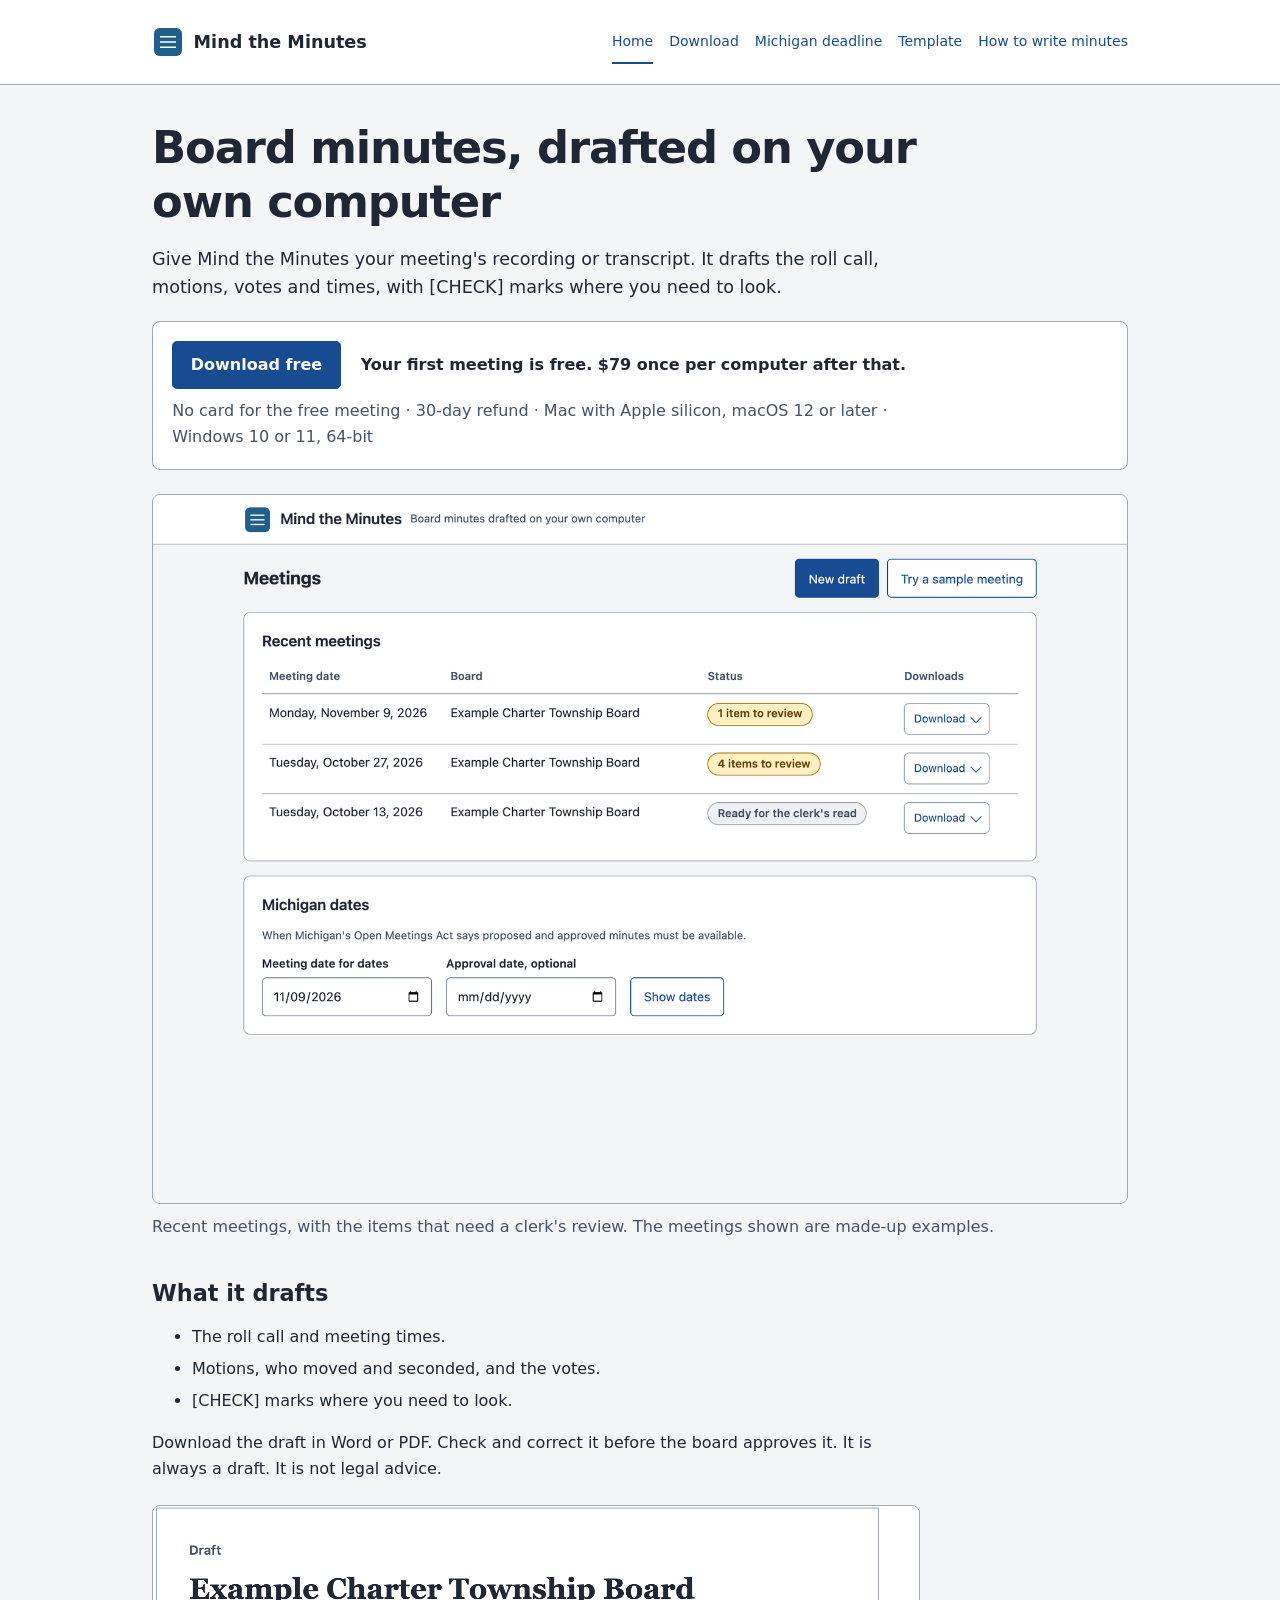
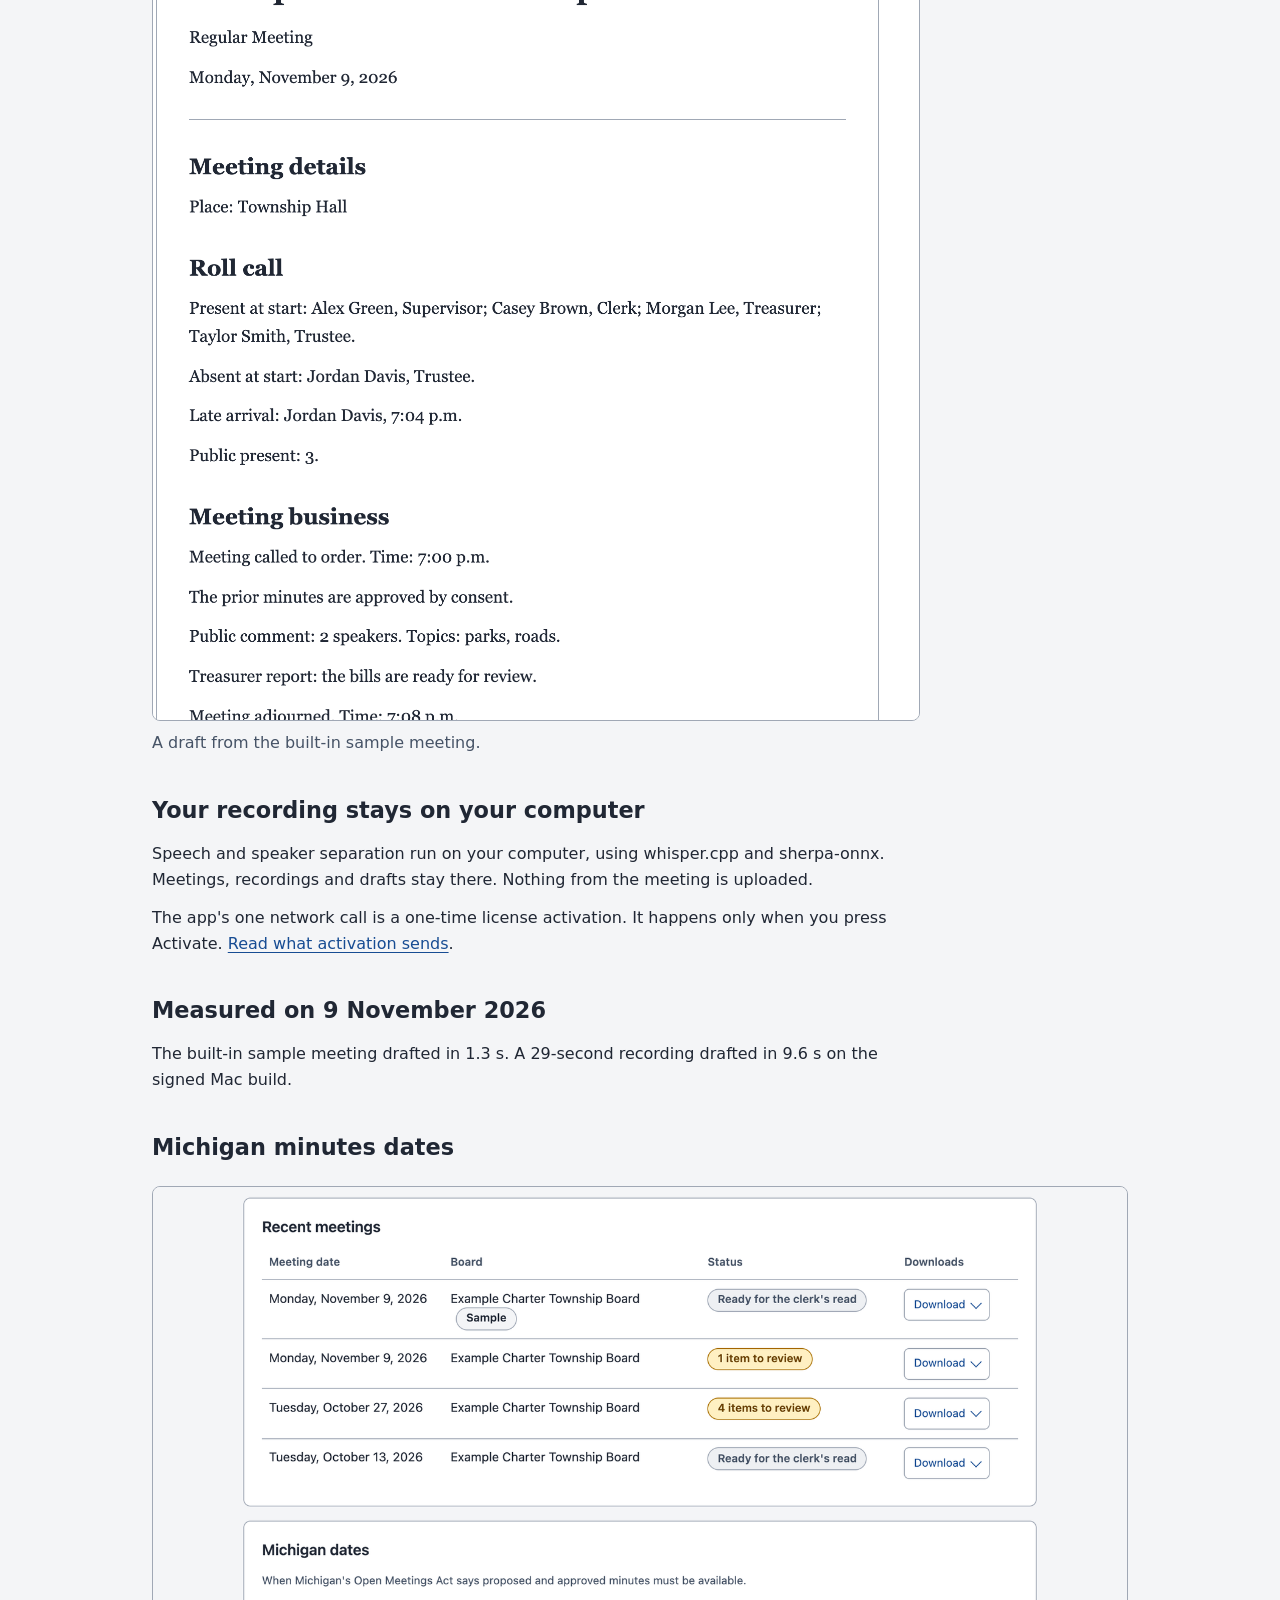
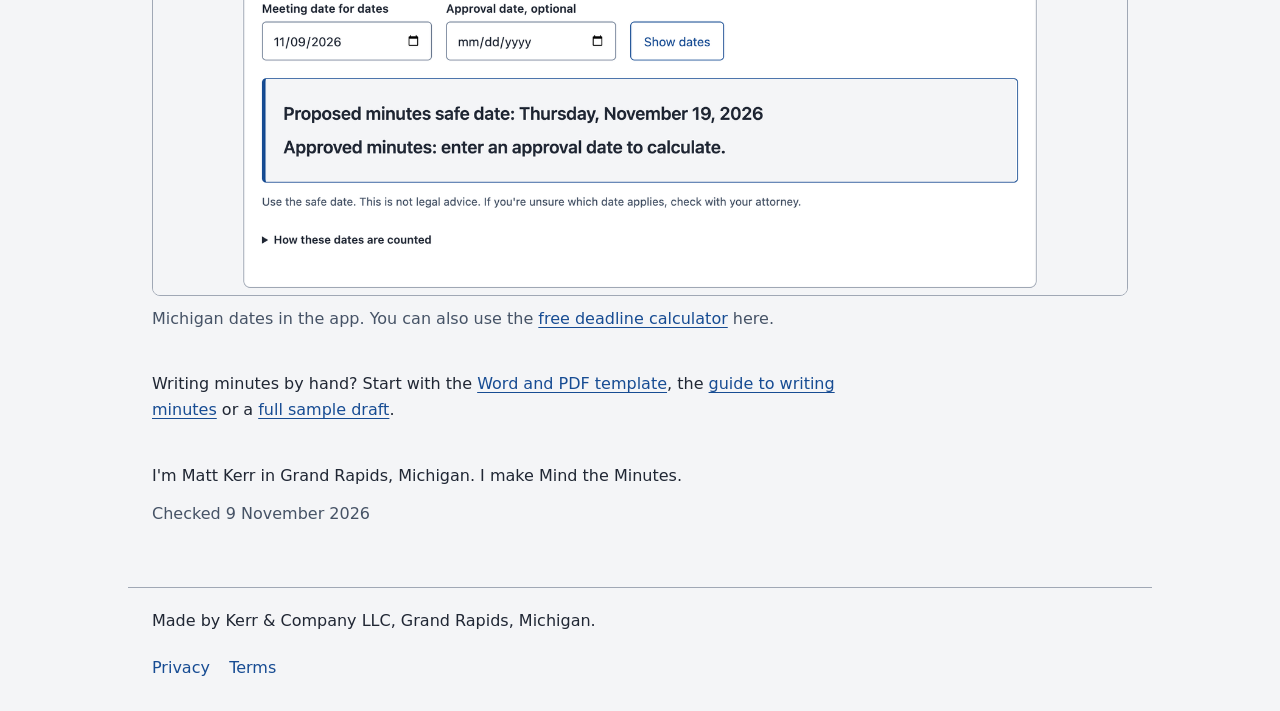
==== index.html @ 892189f3 "Mind the Minutes site" ====
<!doctype html>
<html lang="en">
<head>
  <meta charset="utf-8">
  <meta name="viewport" content="width=device-width, initial-scale=1">
  <title>Board minutes, drafted on your own computer | Mind the Minutes</title>
  <meta name="description" content="Draft board minutes from your meeting recording or transcript on your own computer. Your first meeting is free.">
  <link rel="canonical" href="https://mindtheminutes.com/">
  <meta property="og:title" content="Board minutes, drafted on your own computer | Mind the Minutes">
  <meta property="og:description" content="Draft board minutes from your meeting recording or transcript on your own computer. Your first meeting is free.">
  <meta property="og:image" content="https://mindtheminutes.com/og.png">
  <meta property="og:url" content="https://mindtheminutes.com/">
  <meta property="og:type" content="website">

  <meta name="theme-color" content="#174c93">
  <link rel="stylesheet" href="/style.css">
  <link rel="icon" href="/favicon.ico" sizes="16x16 32x32 48x48">
  <link rel="icon" href="/favicon-96.png" sizes="96x96" type="image/png">
  <link rel="apple-touch-icon" href="/apple-touch-icon.png" sizes="180x180">
  <script defer data-domain="mindtheminutes.com" src="https://plausible.io/js/script.js"></script>
</head>
<body>
  <a class="skip" href="#main">Skip to content</a>
  <header class="app-bar">
    <div class="header-inner">
      <a class="brand" href="/" aria-label="Mind the Minutes home"><svg class="app-mark" viewBox="0 0 1024 1024" width="32" height="32" aria-hidden="true" focusable="false">
      <rect x="64" y="64" width="896" height="896" rx="180" fill="#1f5f8b"/>
      <g fill="#ffffff">
        <rect x="256" y="320" width="512" height="48"/>
        <rect x="256" y="488" width="512" height="48"/>
        <rect x="256" y="656" width="512" height="48"/>
      </g>
    </svg><span>Mind the Minutes</span></a>
      <nav aria-label="Main navigation">
        <a href="/" aria-current="page">Home</a>
        <a href="/download/">Download</a>
        <a href="/michigan-minutes-deadline/">Michigan deadline</a>
        <a href="/michigan-minutes-template/">Template</a>
        <a href="/how-to-write-meeting-minutes/">How to write minutes</a>
      </nav>
    </div>
  </header>
  <main id="main" tabindex="-1">
    <h1>Board minutes, drafted on your own computer</h1>
    <p class="lede">Give Mind the Minutes your meeting's recording or transcript. It drafts the roll call, motions, votes and times, with [CHECK] marks where you need to look.</p>
    <div class="download-step">
      <div class="download-row">
        <a class="button plausible-event-name=Download+free" href="/download/?src=home">Download free</a>
        <p class="price">Your first meeting is free. $79 once per computer after that.</p>
      </div>
      <p class="download-details">No card for the free meeting · 30-day refund · Mac with Apple silicon, macOS 12 or later · Windows 10 or 11, 64-bit</p>
      <p class="mobile-link"><a href="mailto:?subject=Mind%20the%20Minutes%20download&amp;body=https%3A%2F%2Fmindtheminutes.com%2Fdownload%2F">Send the Mac link to yourself</a></p>
    </div>

    <figure>
      <picture>
        <source media="(max-width: 599px)" srcset="/img/sample-draft.png" width="1528" height="1623">
        <img src="/img/dashboard.png" alt="Mind the Minutes dashboard showing recent sample meetings and items for the clerk to review" width="1600" height="1164">
      </picture>
      <figcaption>Recent meetings, with the items that need a clerk's review. The meetings shown are made-up examples.</figcaption>
    </figure>
    <section aria-labelledby="drafts-title">
      <h2 id="drafts-title">What it drafts</h2>
      <ul>
        <li>The roll call and meeting times.</li>
        <li>Motions, who moved and seconded, and the votes.</li>
        <li>[CHECK] marks where you need to look.</li>
      </ul>
      <p>Download the draft in Word or PDF. Check and correct it before the board approves it. It is always a draft. It is not legal advice.</p>
      <figure class="draft-shot">
        <img src="/img/sample-draft.png" alt="A draft from the built-in sample meeting, with roll call, motions and votes for the clerk to check" width="1528" height="1623" loading="lazy">
        <figcaption>A draft from the built-in sample meeting.</figcaption>
      </figure>
    </section>
    <section aria-labelledby="local-title">
      <h2 id="local-title">Your recording stays on your computer</h2>
      <p>Speech and speaker separation run on your computer, using whisper.cpp and sherpa-onnx. Meetings, recordings and drafts stay there. Nothing from the meeting is uploaded.</p>
      <p>The app's one network call is a one-time license activation. It happens only when you press Activate. <a href="/privacy/">Read what activation sends</a>.</p>
    </section>
    <section aria-labelledby="times-title">
      <h2 id="times-title">Measured on 9 November 2026</h2>
      <p>The built-in sample meeting drafted in 1.3 s. A 29-second recording drafted in 9.6 s on the signed Mac build.</p>
    </section>
    <section aria-labelledby="dates-title">
      <h2 id="dates-title">Michigan minutes dates</h2>
      <figure>
        <img src="/img/michigan-dates.png" alt="Michigan minutes dates in the app, showing safe dates and office closure details" width="1600" height="1164" loading="lazy">
        <figcaption>Michigan dates in the app. You can also use the <a href="/michigan-minutes-deadline/">free deadline calculator</a> here.</figcaption>
      </figure>
      <p>Writing minutes by hand? Start with the <a href="/michigan-minutes-template/">Word and PDF template</a>, the <a href="/how-to-write-meeting-minutes/">guide to writing minutes</a> or a <a href="/meeting-minutes-example/">full sample draft</a>.</p>
    </section>
    <p>I'm Matt Kerr in Grand Rapids, Michigan. I make Mind the Minutes.</p>

    <p class="checked">Checked 9 November 2026</p>
  </main>
  <footer>
    <p>Made by Kerr &amp; Company LLC, Grand Rapids, Michigan.</p>
    <nav aria-label="Footer"><a href="/privacy/">Privacy</a> <a href="/terms/">Terms</a></nav>
  </footer>

</body>
</html>
---- style.css ----
:root {
  color-scheme: light dark;
  --page: #f4f5f7;
  --panel: #ffffff;
  --text: #202734;
  --muted: #465366;
  --line: #a0a8b5;
  --control-line: #738197;
  --accent: #174c93;
  --button-text: #ffffff;
  --focus: #895400;
  --font-small: .875rem;
}
* { box-sizing: border-box; }
html { -webkit-text-size-adjust: 100%; }
body { margin: 0; background: var(--page); color: var(--text); font: 1rem/1.6 system-ui, sans-serif; }
a { color: var(--accent); text-underline-offset: .2em; overflow-wrap: anywhere; }
:focus-visible { outline: 3px solid var(--focus); outline-offset: 4px; }
.skip { position: absolute; top: -6rem; left: 1rem; padding: .75rem; background: var(--panel); z-index: 2; }
.skip:focus { top: 1rem; }
.app-bar { background: var(--panel); border-bottom: 1px solid var(--line); }
.header-inner, main, footer { max-width: 64rem; margin: auto; padding: 1.25rem 1.5rem; }
.header-inner { display: flex; align-items: center; justify-content: space-between; gap: 1rem; }
.brand { display: inline-flex; align-items: center; gap: .6rem; color: var(--text); font-size: 1.1rem; font-weight: 650; text-decoration: none; }
.app-mark { flex: none; }
nav { display: flex; flex-wrap: wrap; gap: .25rem 1.2rem; }
header nav { flex-wrap: nowrap; gap: 1rem; font-size: var(--font-small); }
nav a { display: inline-flex; align-items: center; min-height: 44px; text-decoration: none; border-bottom: 2px solid transparent; }
nav a:hover, nav a:focus { text-decoration: underline; }
nav a[aria-current="page"] { border-bottom-color: var(--accent); }
header nav a { flex-shrink: 0; white-space: nowrap; }
main { padding-top: 2rem; padding-bottom: 3rem; }
h1 { max-width: 48rem; font-size: clamp(1.85rem, 4vw, 2.8rem); line-height: 1.2; margin: .25rem 0 1rem; letter-spacing: -.025em; }
h2 { font-size: 1.4rem; line-height: 1.3; margin: 0 0 1rem; }
h3 { font-size: 1.15rem; }
p, ul, ol, details { max-width: 46rem; }
p { margin: .8rem 0; }
li { margin: .4rem 0; }
section { margin: 2.5rem 0; }
.lede { font-size: 1.1rem; }
.byline, .checked, figcaption { color: var(--muted); }
.download-step { margin: 1.25rem 0 1.5rem; padding: 1.2rem; border: 1px solid var(--line); border-radius: .5rem; background: var(--panel); }
.download-step p { margin: .55rem 0 0; }
.download-row { display: flex; align-items: center; gap: 1.25rem; }
.download-row .button { flex-shrink: 0; }
.download-row .price { margin: 0; font-weight: 600; }
.download-details { color: var(--muted); }
.button, button { display: inline-flex; align-items: center; justify-content: center; min-height: 44px; padding: .65rem 1.1rem; border: 1px solid var(--accent); border-radius: .3rem; background: var(--accent); color: var(--button-text); font: inherit; font-weight: 650; text-decoration: none; cursor: pointer; }
.button:hover, button:hover { text-decoration: underline; }
.mobile-link { display: none; }
figure { margin: 1.5rem 0 2.5rem; }
figure img { display: block; width: 100%; height: auto; border: 1px solid var(--line); border-radius: .5rem; }
figcaption { margin-top: .6rem; }
.draft-shot { max-width: 48rem; }
form, .results, .release { background: var(--panel); border: 1px solid var(--line); border-radius: .5rem; padding: 1.5rem; margin: 1.5rem 0; }
label { display: block; font-weight: 650; margin-top: 1rem; }
label:first-child { margin-top: 0; }
input { display: block; width: 100%; min-width: 0; min-height: 3rem; margin: .4rem 0; padding: .6rem; border: 1px solid var(--control-line); border-radius: .25rem; background: var(--panel); color: var(--text); font: inherit; }
input[type="date"] { max-width: 16rem; }
.date-fields { display: grid; gap: 1rem 1.5rem; margin-bottom: 1rem; }
.date-fields label { margin-top: 0; }
.date-fields .hint { margin-bottom: 0; }
.hint { margin: .3rem 0 1rem; color: var(--muted); }
.warning { padding: 1rem; border-left: 4px solid var(--focus); background: var(--panel); }
#error { color: #962526; font-weight: 650; }
#error:empty { display: none; }
dt { font-weight: 650; }
dd { margin: .2rem 0 1rem; overflow-wrap: anywhere; }
.safe-date { font-size: 1.4rem; }
pre { white-space: pre-wrap; overflow-wrap: anywhere; font: .9rem/1.6 ui-monospace, monospace; }
.template-table { max-width: 100%; overflow-x: auto; margin: 1.5rem 0; }
.template-table table { width: 100%; border-collapse: collapse; background: var(--panel); }
.template-table th, .template-table td { padding: .75rem; border: 1px solid var(--line); text-align: left; vertical-align: top; }
.template-table th { background: var(--page); }
.template-preview { overflow-wrap: anywhere; }
.draft p { margin: .35rem 0; }
.draft .draft-head { font-weight: 650; margin-top: 1rem; }
.draft .draft-head:first-child { margin-top: 0; }
.release code { overflow-wrap: anywhere; }
footer { border-top: 1px solid var(--line); }
footer p { margin-top: 0; }
[hidden] { display: none !important; }
@media (max-width: 899px) {
  .header-inner { flex-direction: column; align-items: stretch; gap: .25rem; }
  .brand { align-self: flex-start; }
  header nav { overflow-x: auto; padding: 4px; margin-inline: -4px; }
}
@media (min-width: 600px) {
  .date-fields { grid-template-columns: repeat(2, minmax(0, 16rem)); }
}
@media (max-width: 599px) {
  .download-row { flex-direction: column; align-items: flex-start; gap: .75rem; }
  .mobile-link { display: block; }
}
@media (max-width: 30rem) {
  .header-inner, main, footer { padding-inline: 1rem; }
  .header-inner { padding-block: .6rem; }
  main { padding-top: 1rem; }
  h1 { font-size: 1.85rem; }
  form, .results, .download-step { padding: 1rem; }
}
@media (prefers-color-scheme: dark) {
  :root { --page: #141922; --panel: #202733; --text: #eef1f6; --muted: #c0cadb; --line: #738197; --accent: #a6cbff; --button-text: #17283e; --focus: #ffd484; }
  #error { color: #ffb4ab; }
}
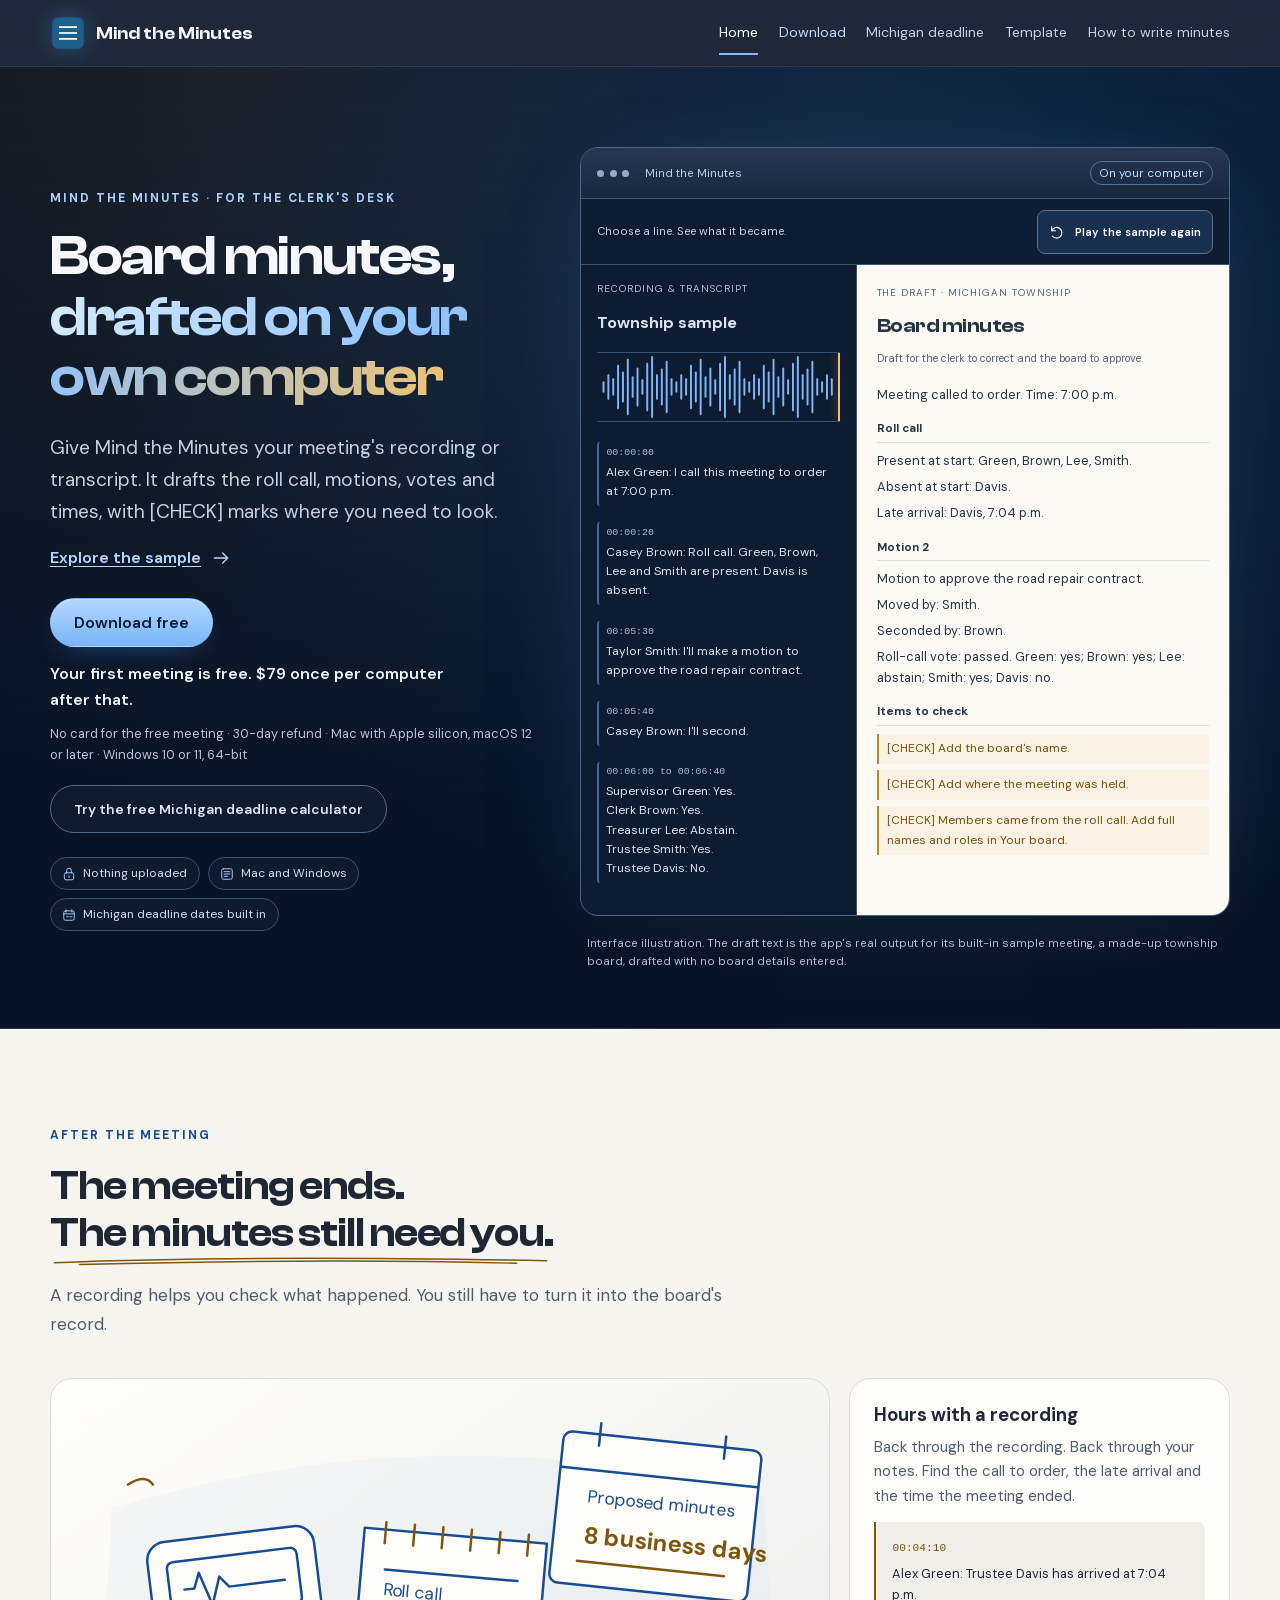
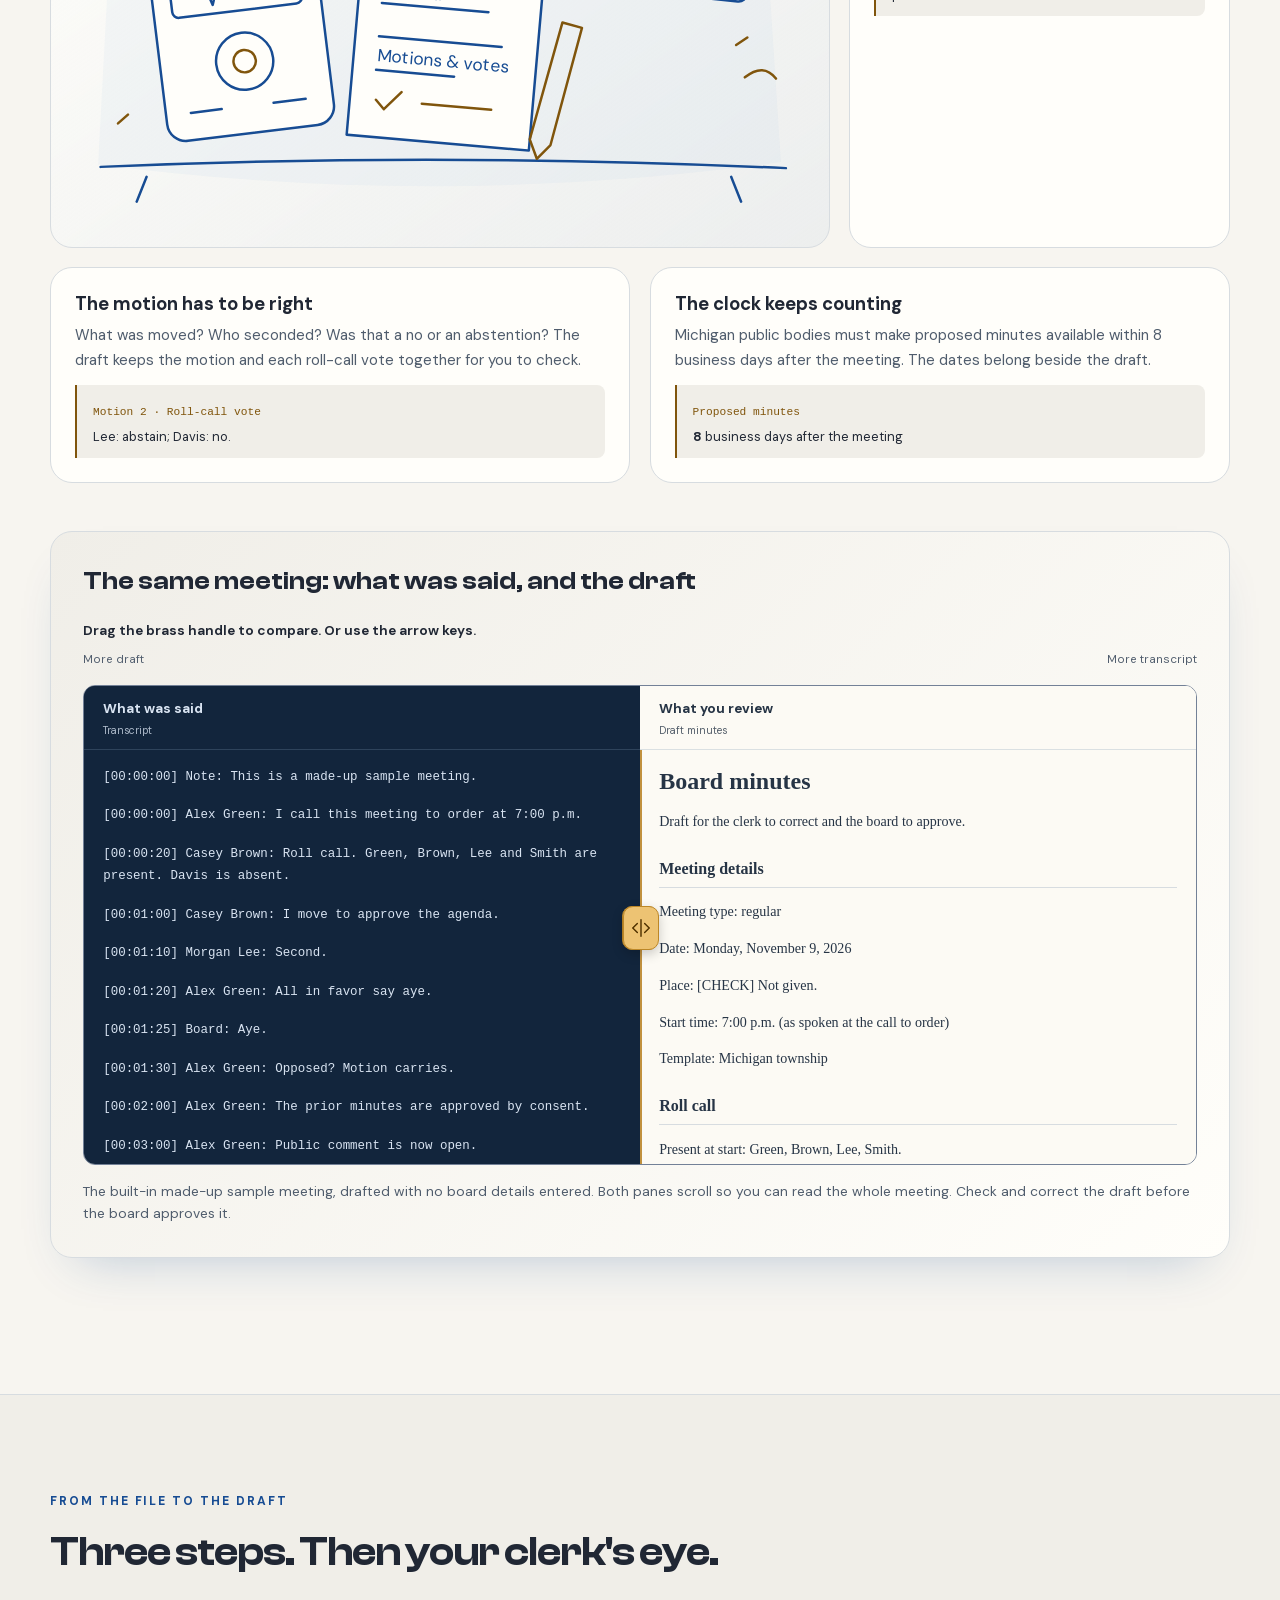
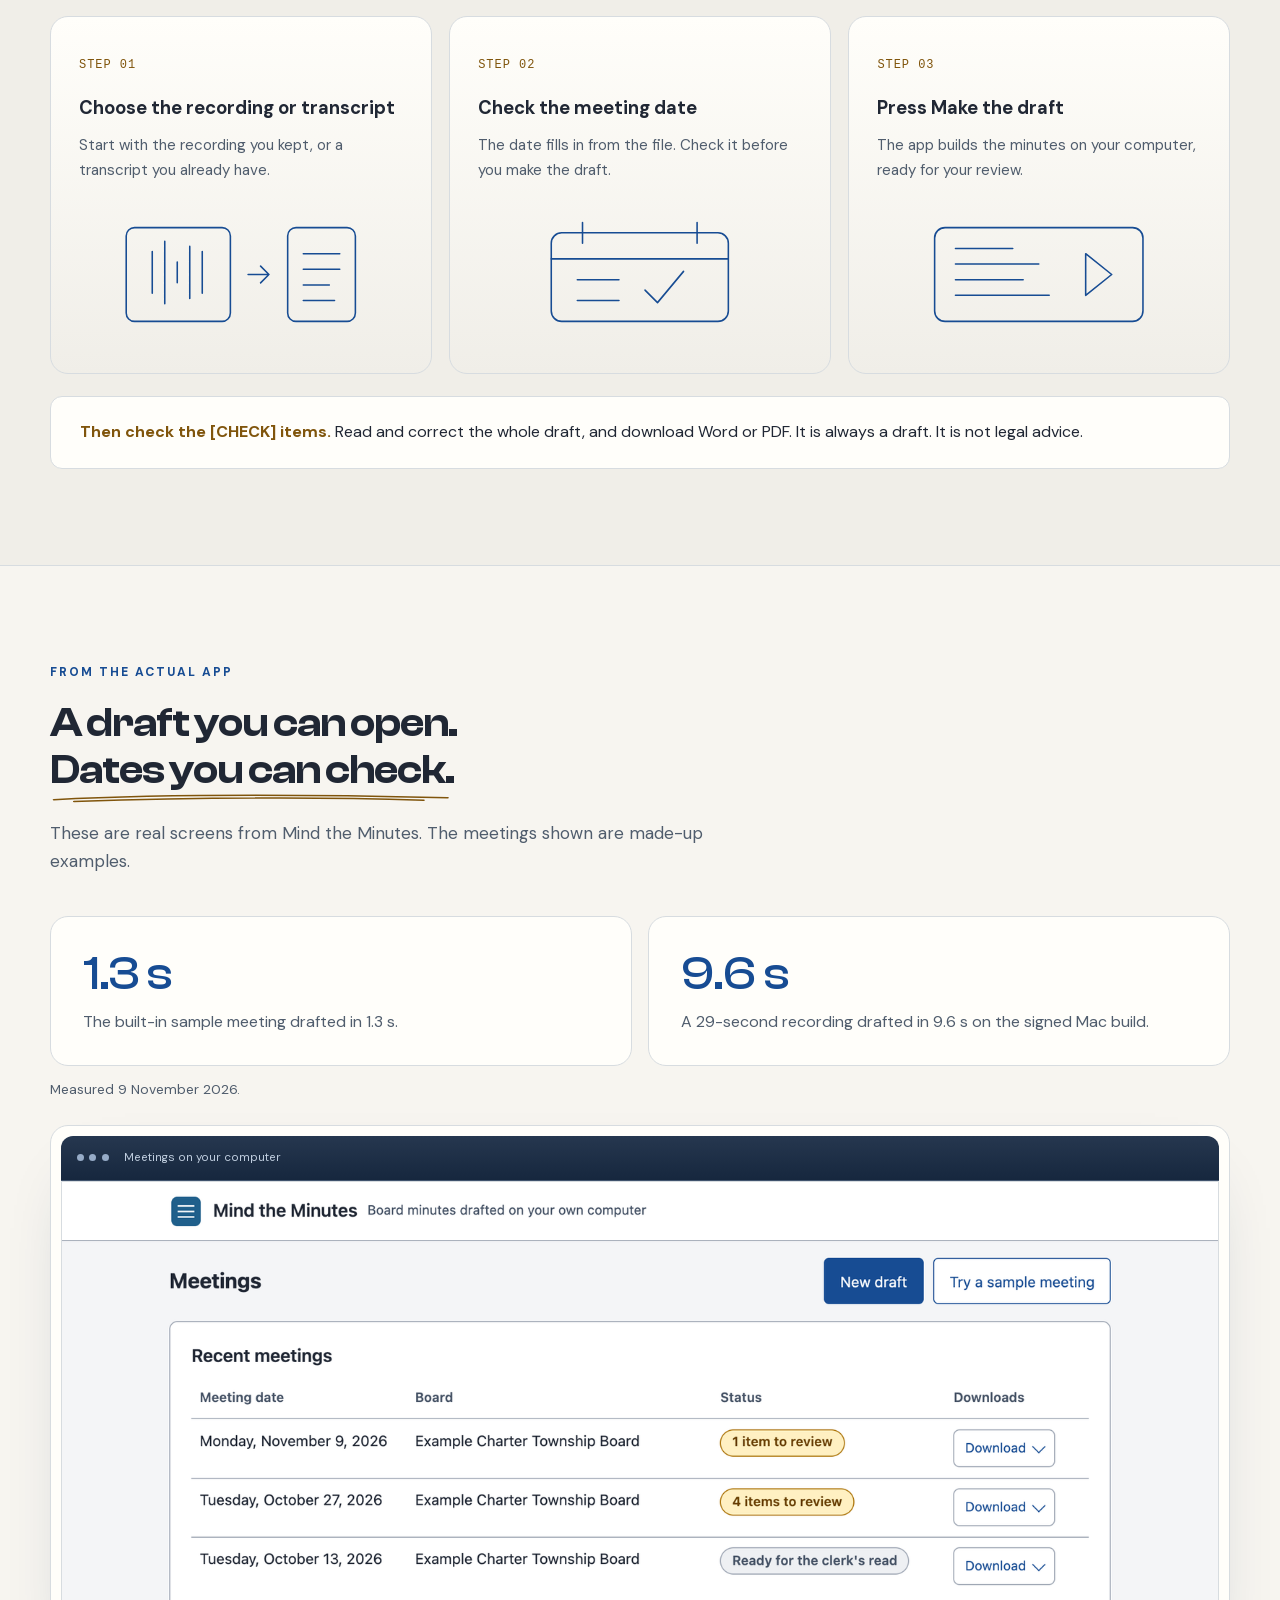
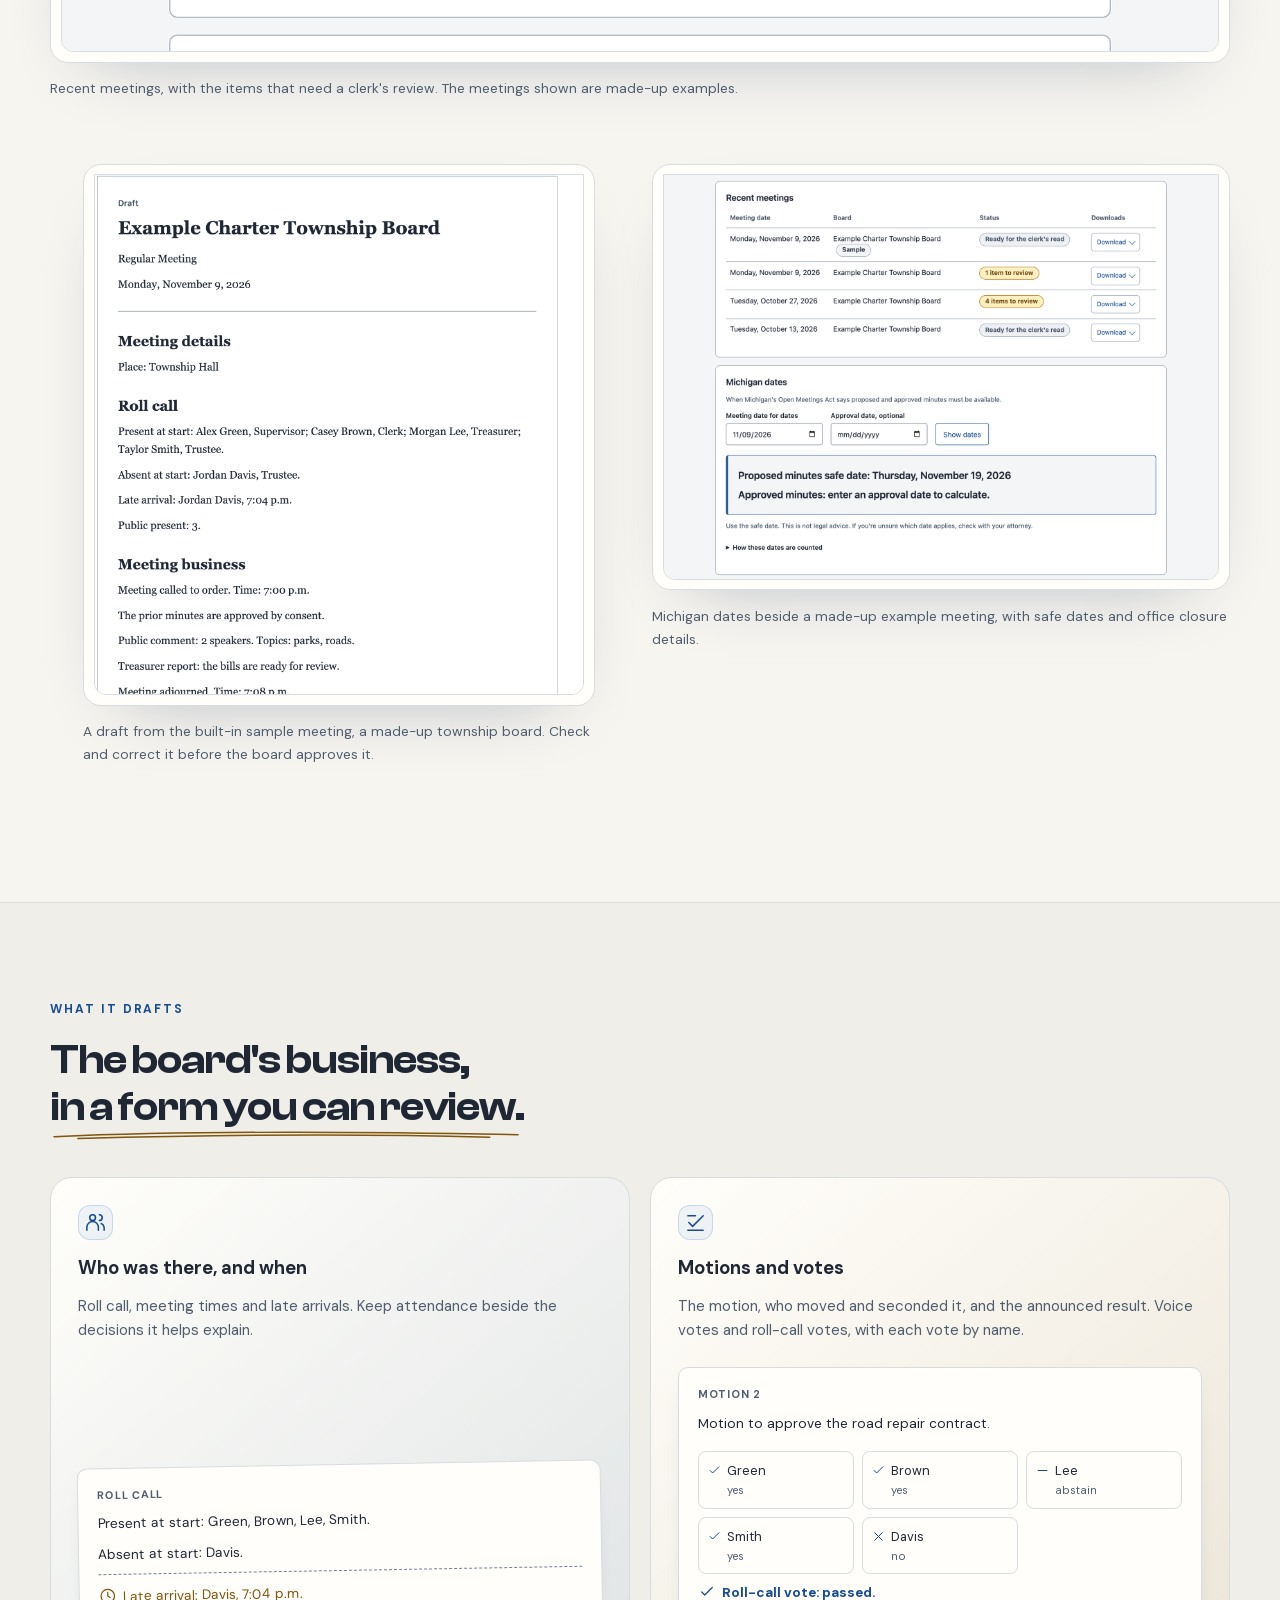
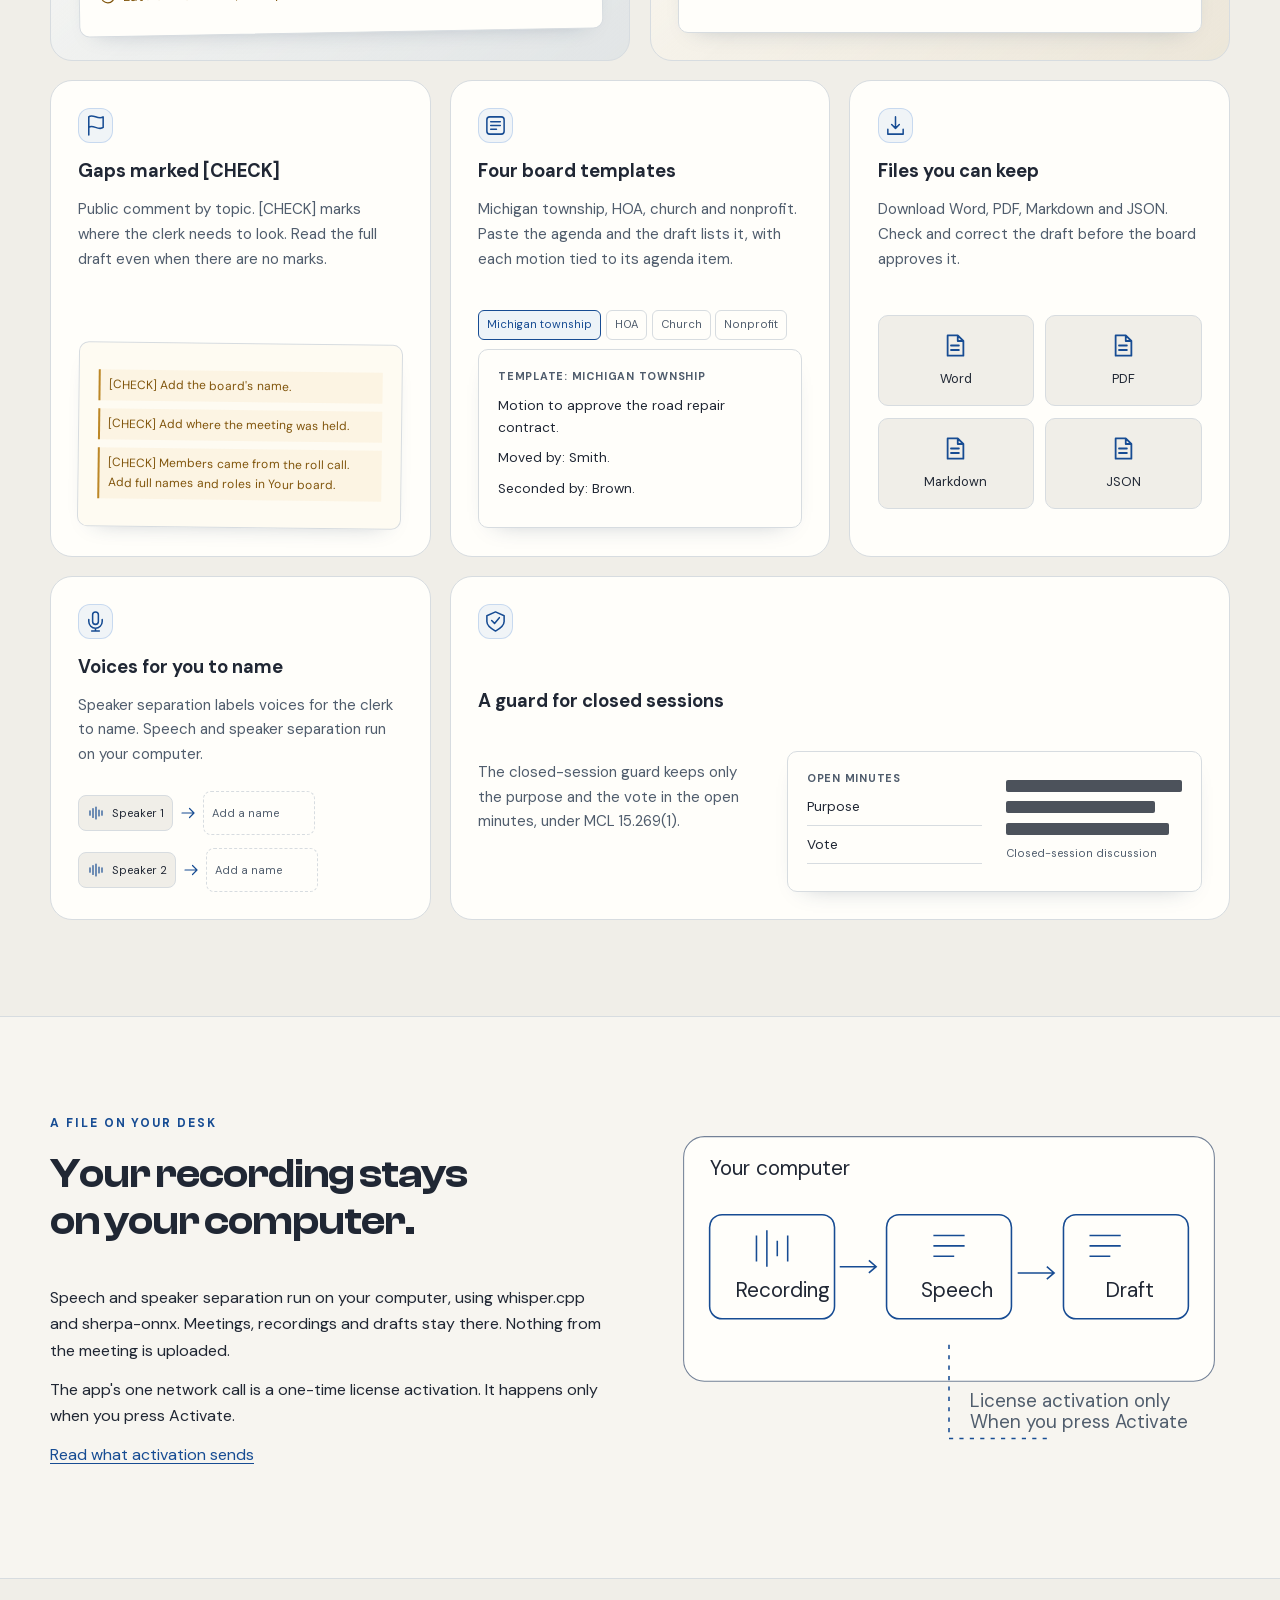
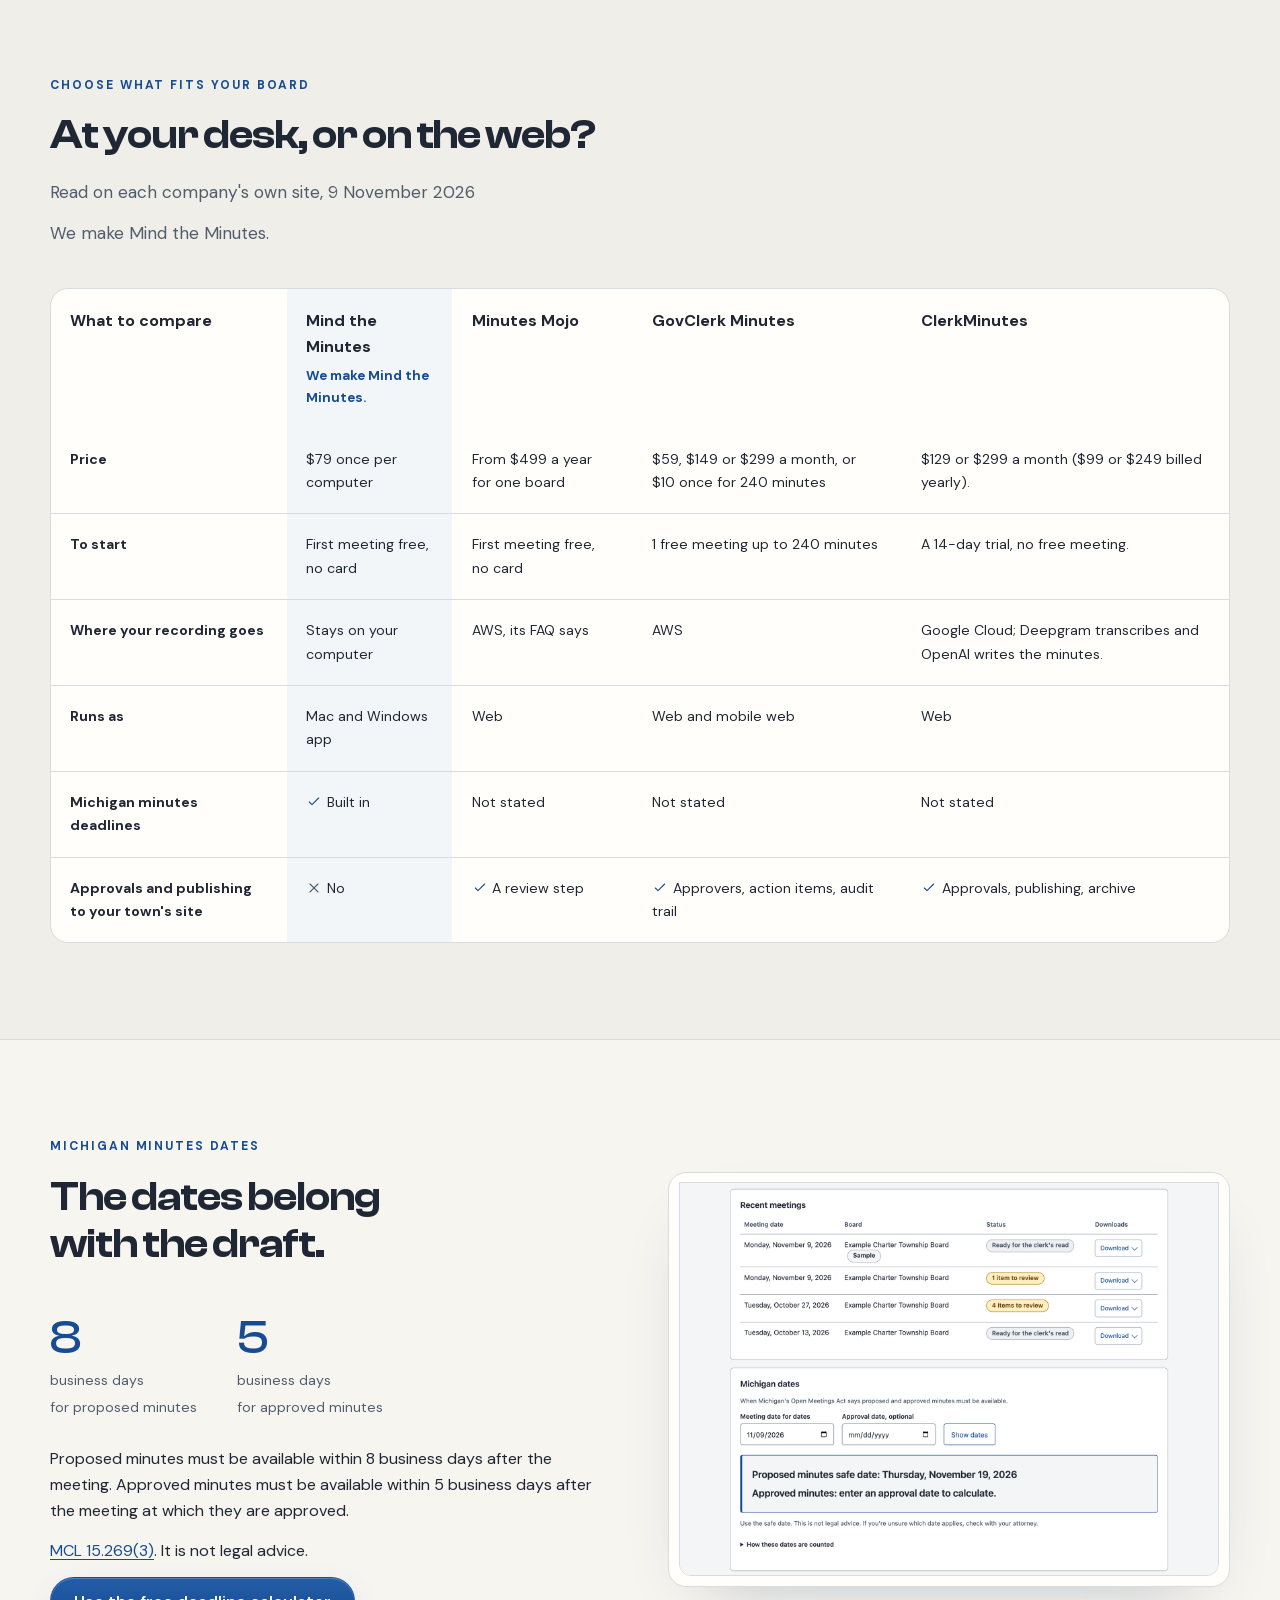
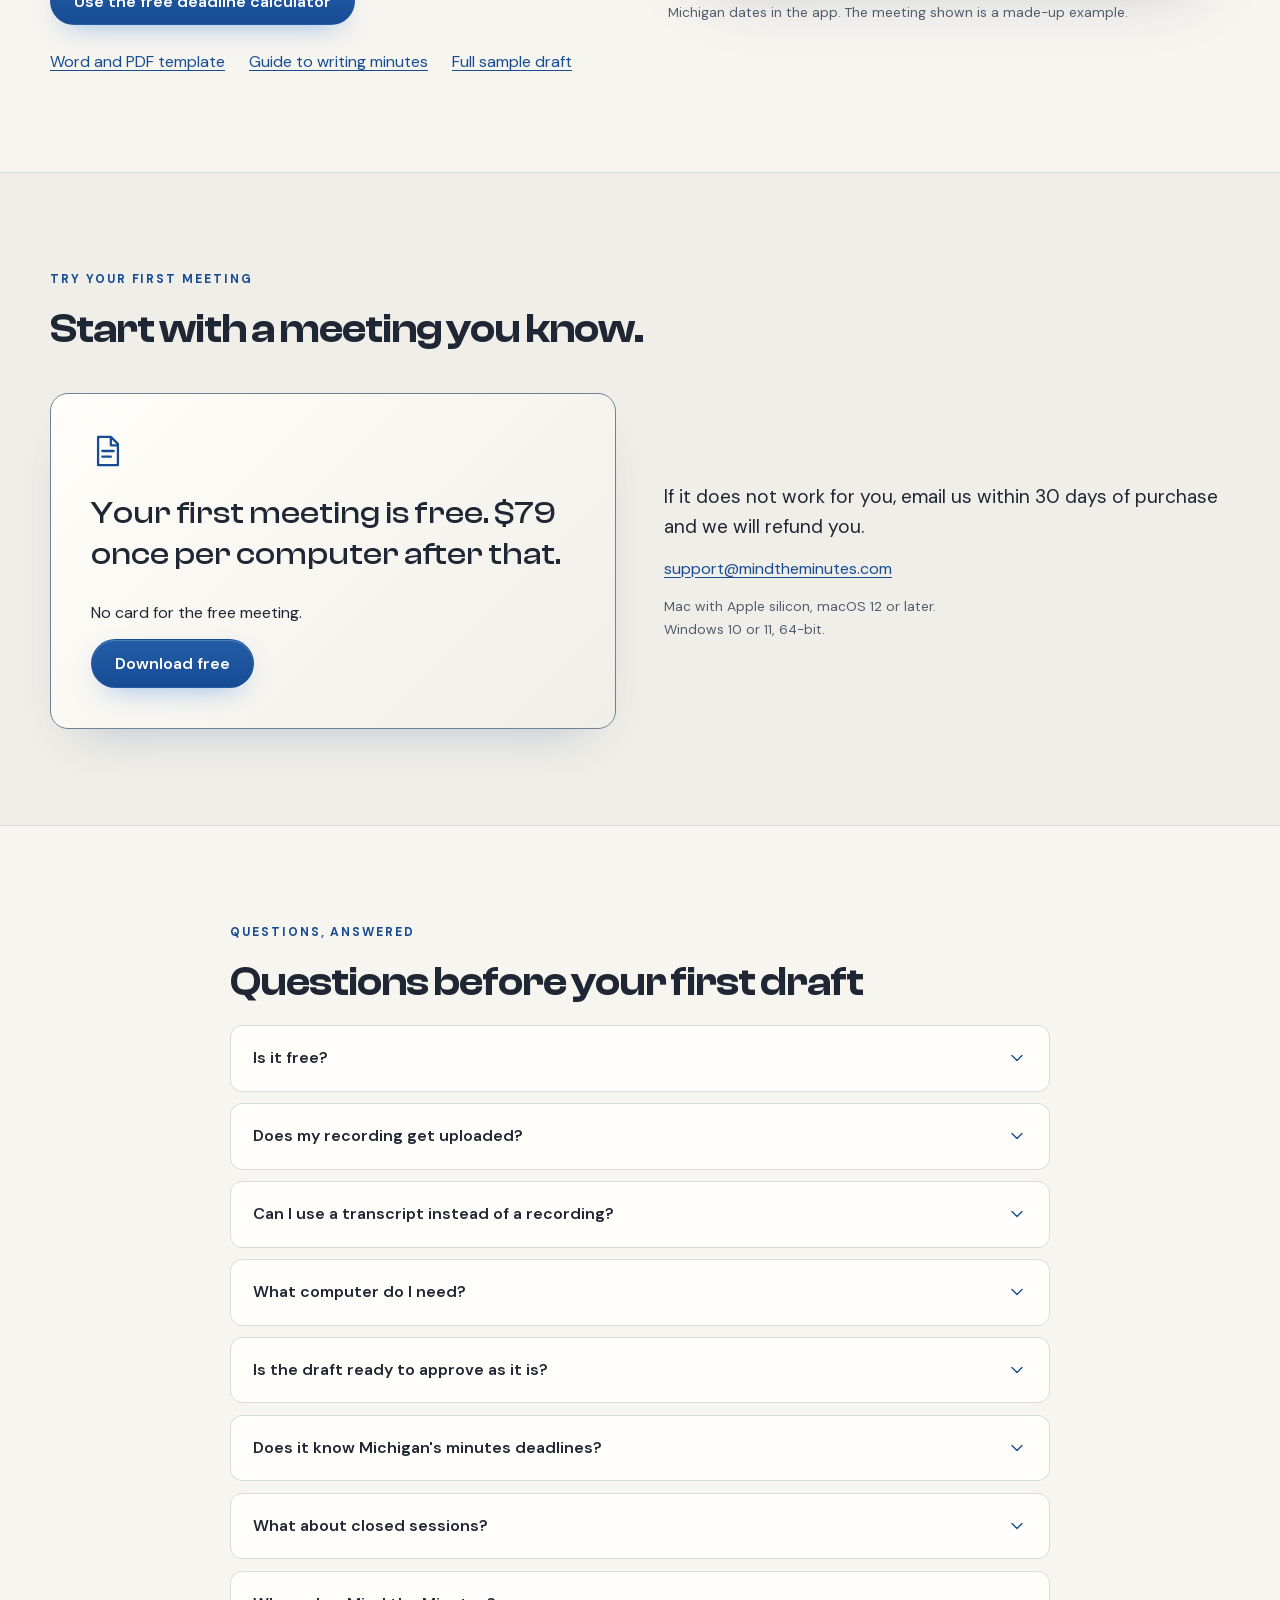
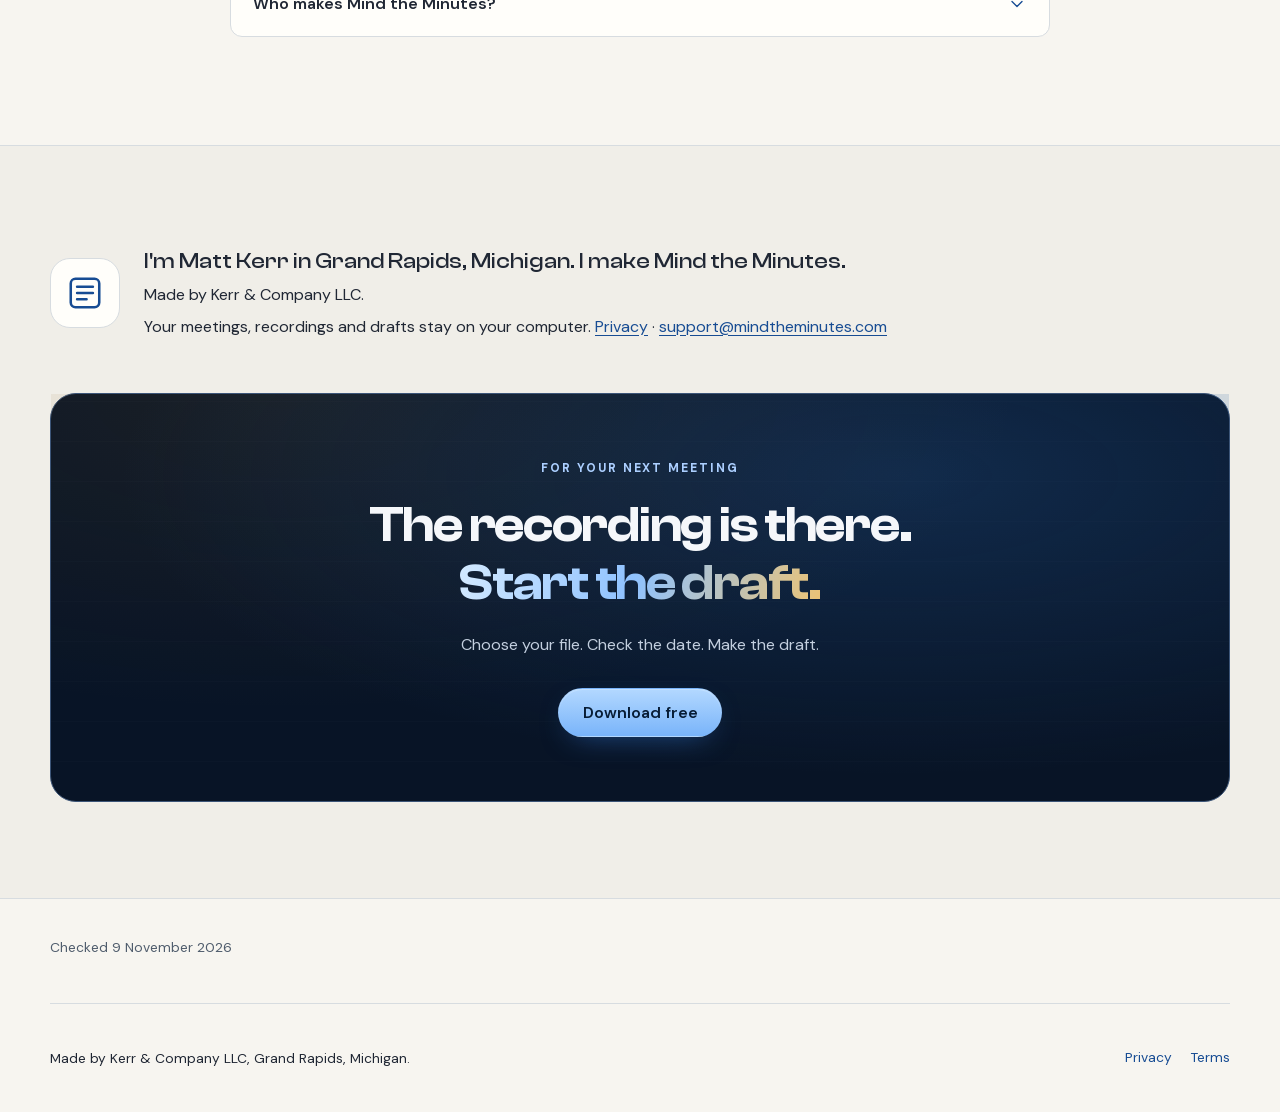
==== commit fd3dac06: "New site design: the sample meeting drafted in the hero, what was said beside the draft, FAQs, and a" ====
--- a/index.html
+++ b/index.html
@@ -13,11 +13,14 @@
   <meta property="og:type" content="website">
 
   <meta name="theme-color" content="#174c93">
+  <link rel="preload" as="font" type="font/woff2" href="/fonts/dmsans-latin.woff2" crossorigin>
+  <link rel="preload" as="font" type="font/woff2" href="/fonts/clashdisplay-600.woff2" crossorigin>
   <link rel="stylesheet" href="/style.css">
+  <script defer src="/site.js"></script>
   <link rel="icon" href="/favicon.ico" sizes="16x16 32x32 48x48">
   <link rel="icon" href="/favicon-96.png" sizes="96x96" type="image/png">
   <link rel="apple-touch-icon" href="/apple-touch-icon.png" sizes="180x180">
-  <script defer data-domain="mindtheminutes.com" src="https://plausible.io/js/script.js"></script>
+  <script defer data-domain="mindtheminutes.com" src="https://plausible.io/js/script.tagged-events.js"></script>
 </head>
 <body>
   <a class="skip" href="#main">Skip to content</a>
@@ -40,10 +43,15 @@
       </nav>
     </div>
   </header>
-  <main id="main" tabindex="-1">
-    <h1>Board minutes, drafted on your own computer</h1>
-    <p class="lede">Give Mind the Minutes your meeting's recording or transcript. It drafts the roll call, motions, votes and times, with [CHECK] marks where you need to look.</p>
-    <div class="download-step">
+  <main id="main" class="home-page" tabindex="-1">
+<section class="hero" id="home">
+  <div class="wrap hero-grid">
+    <div class="hero-copy">
+      <p class="kicker">Mind the Minutes · For the clerk's desk</p>
+      <h1>Board minutes, <span class="grad">drafted on your own computer</span></h1>
+      <p class="lede">Give Mind the Minutes your meeting's recording or transcript. It drafts the roll call, motions, votes and times, with [CHECK] marks where you need to look.</p>
+      <a class="sample-link" href="#hero-demo">Explore the sample <svg viewBox="0 0 24 24" fill="none" stroke="currentColor" stroke-width="1.6" stroke-linecap="round" stroke-linejoin="round" aria-hidden="true"><path d="M4 12h16m-6-6 6 6-6 6"/></svg></a>
+          <div class="download-step">
       <div class="download-row">
         <a class="button plausible-event-name=Download+free" href="/download/?src=home">Download free</a>
         <p class="price">Your first meeting is free. $79 once per computer after that.</p>
@@ -52,44 +60,644 @@
       <p class="mobile-link"><a href="mailto:?subject=Mind%20the%20Minutes%20download&amp;body=https%3A%2F%2Fmindtheminutes.com%2Fdownload%2F">Send the Mac link to yourself</a></p>
     </div>
 
-    <figure>
-      <picture>
-        <source media="(max-width: 599px)" srcset="/img/sample-draft.png" width="1528" height="1623">
-        <img src="/img/dashboard.png" alt="Mind the Minutes dashboard showing recent sample meetings and items for the clerk to review" width="1600" height="1164">
-      </picture>
+      <a class="button secondary" href="/michigan-minutes-deadline/">Try the free Michigan deadline calculator</a>
+      <div class="pills">
+        <span class="pill"><svg viewBox="0 0 24 24" fill="none" stroke="currentColor" stroke-width="1.6" stroke-linecap="round" stroke-linejoin="round" aria-hidden="true"><rect x="4" y="10" width="16" height="12" rx="3"/><path d="M8 10V6a4 4 0 0 1 8 0v4m-4 5v3"/></svg>Nothing uploaded</span>
+        <span class="pill"><svg viewBox="0 0 24 24" fill="none" stroke="currentColor" stroke-width="1.6" stroke-linecap="round" stroke-linejoin="round" aria-hidden="true"><rect x="3" y="3" width="18" height="18" rx="3"/><path d="M7 8h10M7 12h10m-10 4h6"/></svg>Mac and Windows</span>
+        <span class="pill"><svg viewBox="0 0 24 24" fill="none" stroke="currentColor" stroke-width="1.6" stroke-linecap="round" stroke-linejoin="round" aria-hidden="true"><rect x="3" y="5" width="18" height="16" rx="3"/><path d="M7 3v4m10-4v4M3 10h18m-13 5h3m3 0h3"/></svg>Michigan deadline dates built in</span>
+      </div>
+    </div>
+    <figure class="hero-demo">
+      <div class="app-frame" id="hero-demo" aria-label="Sample transcript becoming draft minutes">
+        <div class="window-bar">
+          <i>
+          </i>
+          <i>
+          </i>
+          <i>
+          </i>
+          <span>Mind the Minutes</span>
+          <span class="local-badge">On your computer</span>
+        </div>
+        <div class="demo-tools">
+          <p id="sample-help">Choose a line. See what it became.</p>
+          <button class="sample-replay" type="button" id="sample-replay"><svg viewBox="0 0 24 24" fill="none" stroke="currentColor" stroke-width="1.6" stroke-linecap="round" stroke-linejoin="round" aria-hidden="true"><path d="M4 10a8 8 0 1 1 1 8M4 4v6h6"/></svg>Play the sample again</button>
+        </div>
+        <div class="demo-workspace" aria-describedby="sample-help">
+          <div class="recording-pane">
+            <p class="pane-label">Recording &amp; transcript</p>
+            <strong>Township sample</strong>
+            <div class="waveform">
+              <svg viewBox="0 0 244 70" fill="none" stroke="currentColor" stroke-width="2" stroke-linecap="round" aria-hidden="true"><path d="M4 30v10"/><path d="M9 23v24"/><path d="M14 27v16"/><path d="M19 13v44"/><path d="M24 20v30"/><path d="M29 7v56"/><path d="M34 25v20"/><path d="M39 16v38"/><path d="M44 28v14"/><path d="M49 11v48"/><path d="M54 4v62"/><path d="M59 23v24"/><path d="M64 17v36"/><path d="M69 9v52"/><path d="M74 27v16"/><path d="M79 30v10"/><path d="M84 23v24"/><path d="M89 27v16"/><path d="M94 13v44"/><path d="M99 20v30"/><path d="M104 7v56"/><path d="M109 25v20"/><path d="M114 16v38"/><path d="M119 28v14"/><path d="M124 11v48"/><path d="M129 4v62"/><path d="M134 23v24"/><path d="M139 17v36"/><path d="M144 9v52"/><path d="M149 27v16"/><path d="M154 30v10"/><path d="M159 23v24"/><path d="M164 27v16"/><path d="M169 13v44"/><path d="M174 20v30"/><path d="M179 7v56"/><path d="M184 25v20"/><path d="M189 16v38"/><path d="M194 28v14"/><path d="M199 11v48"/><path d="M204 4v62"/><path d="M209 23v24"/><path d="M214 17v36"/><path d="M219 9v52"/><path d="M224 27v16"/><path d="M229 30v10"/><path d="M234 23v24"/><path d="M239 27v16"/></svg>
+              <span class="playhead"></span>
+            </div>
+            <div class="transcript">
+              <div class="transcript-line demo-line" data-pair="order" role="button" tabindex="0" aria-pressed="false">
+                <time>00:00:00</time>
+                <p>Alex Green: I call this meeting to order at 7:00 p.m.</p>
+              </div>
+              <div class="transcript-line demo-line" data-pair="roll" role="button" tabindex="0" aria-pressed="false">
+                <time>00:00:20</time>
+                <p>Casey Brown: Roll call. Green, Brown, Lee and Smith are present. Davis is absent.</p>
+              </div>
+              <div class="transcript-line demo-line" data-pair="motion" role="button" tabindex="0" aria-pressed="false">
+                <time>00:05:30</time>
+                <p>Taylor Smith: I&#x27;ll make a motion to approve the road repair contract.</p>
+              </div>
+              <div class="transcript-line demo-line" data-pair="motion" role="button" tabindex="0" aria-pressed="false">
+                <time>00:05:40</time>
+                <p>Casey Brown: I'll second.</p>
+              </div>
+              <div class="transcript-line demo-line" data-pair="motion" role="button" tabindex="0" aria-pressed="false">
+                <time datetime="PT6M">00:06:00 to 00:06:40</time>
+                <p>Supervisor Green: Yes.</p>
+                <p>Clerk Brown: Yes.</p>
+                <p>Treasurer Lee: Abstain.</p>
+                <p>Trustee Smith: Yes.</p>
+                <p>Trustee Davis: No.</p>
+              </div>
+            </div>
+          </div>
+          <div class="draft-pane">
+            <p class="pane-label">The draft · Michigan township</p>
+            <h2>Board minutes</h2>
+            <p class="draft-note">Draft for the clerk to correct and the board to approve.</p>
+            <div class="draft-lines">
+              <p class="draft-line demo-line" data-pair="order" role="button" tabindex="0" aria-pressed="false">Meeting called to order. Time: 7:00 p.m.</p>
+              <h3 class="demo-line">Roll call</h3>
+              <p class="draft-line demo-line" data-pair="roll" role="button" tabindex="0" aria-pressed="false">Present at start: Green, Brown, Lee, Smith.</p>
+              <p class="draft-line demo-line" data-pair="roll" role="button" tabindex="0" aria-pressed="false">Absent at start: Davis.</p>
+              <p class="draft-line demo-line">Late arrival: Davis, 7:04 p.m.</p>
+              <h3 class="demo-line">Motion 2</h3>
+              <p class="draft-line demo-line" data-pair="motion" role="button" tabindex="0" aria-pressed="false">Motion to approve the road repair contract.</p>
+              <p class="draft-line demo-line" data-pair="motion" role="button" tabindex="0" aria-pressed="false">Moved by: Smith.</p>
+              <p class="draft-line demo-line" data-pair="motion" role="button" tabindex="0" aria-pressed="false">Seconded by: Brown.</p>
+              <p class="draft-line demo-line" data-pair="motion" role="button" tabindex="0" aria-pressed="false">Roll-call vote: passed. Green: yes; Brown: yes; Lee: abstain; Smith: yes; Davis: no.</p>
+              <h3 class="demo-line">Items to check</h3>
+              <p class="draft-line check-line demo-line">[CHECK] Add the board&#x27;s name.</p>
+              <p class="draft-line check-line demo-line">[CHECK] Add where the meeting was held.</p>
+              <p class="draft-line check-line demo-line">[CHECK] Members came from the roll call. Add full names and roles in Your board.</p>
+            </div>
+          </div>
+        </div>
+      </div>
+      <figcaption>Interface illustration. The draft text is the app's real output for its built-in sample meeting, a made-up township board, drafted with no board details entered.</figcaption>
+    </figure>
+  </div>
+</section>
+<section class="home-section" id="the-clerks-work">
+  <div class="wrap">
+    <div class="section-head">
+      <p class="kicker">After the meeting</p>
+      <h2>The meeting ends.<br><span class="ink-underline">The minutes still need you.<svg viewBox="0 0 420 18" preserveAspectRatio="none" aria-hidden="true"><path d="M4 12Q160 0 414 9M25 15Q230 5 389 13"/></svg></span></h2>
+      <p>A recording helps you check what happened. You still have to turn it into the board's record.</p>
+    </div>
+    <div class="clerk-desk">
+      <svg class="desk-drawing" viewBox="0 0 600 350" role="img" aria-labelledby="desk-title">
+        <title id="desk-title">A clerk's desk with a recorder, meeting notes and an 8 business day clock for proposed minutes</title>
+        <g fill="none" stroke="currentColor" stroke-width="2" stroke-linecap="round" stroke-linejoin="round">
+          <path class="desk-wash" d="M36 91Q298 12 560 81L574 295Q301 333 25 297Z"/>
+          <path d="M27 299Q297 287 578 300M64 307l-8 20m478-20 8 20"/>
+          <g transform="rotate(-7 142 199)"><rect class="desk-paper" x="73" y="111" width="135" height="161" rx="15"/><rect x="88" y="128" width="105" height="45" rx="5"/><path d="M100 151h8l5-12 8 27 8-22 7 9h45"/><circle cx="141" cy="214" r="23"/><circle class="desk-brass" cx="141" cy="214" r="9"/><path d="M93 250h25m42 0h26"/></g>
+          <g transform="rotate(5 307 206)"><path class="desk-paper" d="M231 113h147v167H231Z"/><path class="desk-brass" d="M248 107v17m23-17v17m23-17v17m23-17v17m23-17v17m23-17v17"/><path d="M250 145h107m-107 27h86m-86 27h99m-99 27h63"/><path class="desk-brass" d="m252 250 7 7 13-15m17 8h56M396 175l-18 96 7 15 10-12 17-96Z"/></g>
+          <g transform="rotate(6 466 107)"><rect class="desk-paper" x="392" y="36" width="160" height="122" rx="7"/><path d="M393 65h158m-130-38v18m101-18v18"/><path class="desk-brass" d="M413 139h119"/></g>
+          <path class="desk-brass" d="M49 72q14-9 20 0m476 155q15-12 25 1M49 257l-8 7m497-63 9-6"/>
+        </g>
+        <g class="desk-label"><text x="416" y="91" transform="rotate(6 466 107)">Proposed minutes</text><text class="desk-eight" x="416" y="124" transform="rotate(6 466 107)">8 business days</text><text x="250" y="166" transform="rotate(5 307 206)">Roll call</text><text x="250" y="219" transform="rotate(5 307 206)">Motions &amp; votes</text></g>
+      </svg>
+      <div class="desk-notes">
+        <article class="desk-note">
+          <h3>Hours with a recording</h3>
+          <p>Back through the recording. Back through your notes. Find the call to order, the late arrival and the time the meeting ended.</p>
+          <div class="note-detail">
+            <span>00:04:10</span>
+            <p>Alex Green: Trustee Davis has arrived at 7:04 p.m.</p>
+          </div>
+        </article>
+        <article class="desk-note">
+          <h3>The motion has to be right</h3>
+          <p>What was moved? Who seconded? Was that a no or an abstention? The draft keeps the motion and each roll-call vote together for you to check.</p>
+          <div class="note-detail">
+            <span>Motion 2 · Roll-call vote</span>
+            <p>Lee: abstain; Davis: no.</p>
+          </div>
+        </article>
+        <article class="desk-note">
+          <h3>The clock keeps counting</h3>
+          <p>Michigan public bodies must make proposed minutes available within 8 business days after the meeting. The dates belong beside the draft.</p>
+          <div class="note-detail">
+            <span>Proposed minutes</span>
+            <p><strong>8</strong> business days after the meeting</p>
+          </div>
+        </article>
+      </div>
+    </div>
+    <figure class="meeting-comparison" aria-labelledby="same-meeting-title">
+      <h3 id="same-meeting-title">The same meeting: what was said, and the draft</h3>
+      <div class="comparison-control">
+        <label for="meeting-split">Drag the brass handle to compare. Or use the arrow keys.</label>
+        <span class="range-ends" aria-hidden="true"><span>More draft</span><span>More transcript</span></span>
+      </div>
+      <div class="meeting-sheets" id="meeting-sheets">
+        <article class="sample-sheet raw-sheet" aria-label="Raw sample transcript" tabindex="0">
+          <div class="sheet-label">What was said <span>Transcript</span></div>
+          <div class="sheet-body">
+            <p class="source-line">[00:00:00] Note: This is a made-up sample meeting.</p>
+            <p class="source-line">[00:00:00] Alex Green: I call this meeting to order at 7:00 p.m.</p>
+            <p class="source-line">[00:00:20] Casey Brown: Roll call. Green, Brown, Lee and Smith are present. Davis is absent.</p>
+            <p class="source-line">[00:01:00] Casey Brown: I move to approve the agenda.</p>
+            <p class="source-line">[00:01:10] Morgan Lee: Second.</p>
+            <p class="source-line">[00:01:20] Alex Green: All in favor say aye.</p>
+            <p class="source-line">[00:01:25] Board: Aye.</p>
+            <p class="source-line">[00:01:30] Alex Green: Opposed? Motion carries.</p>
+            <p class="source-line">[00:02:00] Alex Green: The prior minutes are approved by consent.</p>
+            <p class="source-line">[00:03:00] Alex Green: Public comment is now open.</p>
+            <p class="source-line">[00:03:10] Pat Resident: The potholes on our road need work. My exact words should not be copied.</p>
+            <p class="source-line">[00:03:20] Chris Guest: The park playground needs attention.</p>
+            <p class="source-line">[00:03:30] Pat Resident: The road still needs work.</p>
+            <p class="source-line">[00:04:00] Alex Green: Public comment is closed.</p>
+            <p class="source-line">[00:04:10] Alex Green: Trustee Davis has arrived at 7:04 p.m.</p>
+            <p class="source-line">[00:05:00] Morgan Lee: Treasurer report: the bills are ready for review.</p>
+            <p class="source-line">[00:05:30] Taylor Smith: I&#x27;ll make a motion to approve the road repair contract.</p>
+            <p class="source-line">[00:05:40] Casey Brown: I&#x27;ll second.</p>
+            <p class="source-line">[00:05:50] Alex Green: Roll-call vote.</p>
+            <p class="source-line">[00:06:00] Supervisor Green: Yes.</p>
+            <p class="source-line">[00:06:10] Clerk Brown: Yes.</p>
+            <p class="source-line">[00:06:20] Treasurer Lee: Abstain.</p>
+            <p class="source-line">[00:06:30] Trustee Smith: Yes.</p>
+            <p class="source-line">[00:06:40] Trustee Davis: No.</p>
+            <p class="source-line">[00:06:50] Alex Green: Motion carries.</p>
+            <p class="source-line">[00:07:00] Morgan Lee: Motion to buy a new mower.</p>
+            <p class="source-line">[00:07:10] Taylor Smith: I second the motion.</p>
+            <p class="source-line">[00:07:20] Alex Green: All in favor?</p>
+            <p class="source-line">[00:07:30] Board: Aye.</p>
+            <p class="source-line">[00:07:40] Alex Green: Opposed? The motion fails.</p>
+            <p class="source-line">[00:08:00] Alex Green: The meeting is adjourned at 7:08 p.m.</p>
+          </div>
+        </article>
+        <article class="sample-sheet minutes-sheet" aria-label="Drafted sample minutes" tabindex="0">
+          <div class="sheet-label">What you review <span>Draft minutes</span></div>
+          <div class="sheet-body">
+            <h3>Board minutes</h3>
+            <p>Draft for the clerk to correct and the board to approve.</p>
+            <h4>Meeting details</h4>
+            <p>Meeting type: regular</p>
+            <p>Date: Monday, November 9, 2026</p>
+            <p>Place: [CHECK] Not given.</p>
+            <p>Start time: 7:00 p.m. (as spoken at the call to order)</p>
+            <p>Template: Michigan township</p>
+            <h4>Roll call</h4>
+            <p>Present at start: Green, Brown, Lee, Smith.</p>
+            <p>Absent at start: Davis.</p>
+            <p>Late arrival: Davis, 7:04 p.m.</p>
+            <h4>Meeting business</h4>
+            <p>Meeting called to order. Time: 7:00 p.m.</p>
+            <p>The prior minutes are approved by consent.</p>
+            <p>Public comment: 2 speakers. Topics: parks, roads.</p>
+            <p>Treasurer report: the bills are ready for review.</p>
+            <p>Meeting adjourned. Time: 7:08 p.m.</p>
+            <h4>Motions and votes</h4>
+            <h4>Motion 1</h4>
+            <p>Motion to approve the agenda.</p>
+            <p>Moved by: Brown.</p>
+            <p>Seconded by: Lee.</p>
+            <p>Voice vote: passed.</p>
+            <h4>Motion 2</h4>
+            <p>Motion to approve the road repair contract.</p>
+            <p>Moved by: Smith.</p>
+            <p>Seconded by: Brown.</p>
+            <p>Roll-call vote: passed. Green: yes; Brown: yes; Lee: abstain; Smith: yes; Davis: no.</p>
+            <h4>Motion 3</h4>
+            <p>Motion to buy a new mower.</p>
+            <p>Moved by: Lee.</p>
+            <p>Seconded by: Smith.</p>
+            <p>Voice vote: failed.</p>
+            <h4>Items to check</h4>
+            <p class="check-line">[CHECK] Add the board&#x27;s name.</p>
+            <p class="check-line">[CHECK] Add where the meeting was held.</p>
+            <p class="check-line">[CHECK] Members came from the roll call. Add full names and roles in Your board.</p>
+            <p>Proposed minutes must be available within 8 business days after the meeting. Approved minutes must be available within 5 business days after the meeting at which they are approved. Checked against MCL 15.269(3) on legislature.mi.gov, 8 November 2026. https://www.legislature.mi.gov/Laws/MCL?objectName=mcl-15-269</p>
+          </div>
+        </article>
+        <input id="meeting-split" type="range" min="0" max="100" value="50" aria-controls="meeting-sheets" aria-valuetext="Transcript 50 percent, draft 50 percent">
+        <div class="sheet-divider" aria-hidden="true"><svg viewBox="0 0 24 24" fill="none" stroke="currentColor" stroke-width="1.6" stroke-linecap="round" stroke-linejoin="round" aria-hidden="true"><path d="m8 7-5 5 5 5m8-10 5 5-5 5M12 3v18"/></svg></div>
+      </div>
+      <figcaption>The built-in made-up sample meeting, drafted with no board details entered. Both panes scroll so you can read the whole meeting. Check and correct the draft before the board approves it.</figcaption>
+    </figure>
+  </div>
+</section>
+<section class="home-section section-tint" id="how-it-works">
+  <div class="wrap">
+    <div class="section-head">
+      <p class="kicker">From the file to the draft</p>
+      <h2>Three steps. Then your clerk's eye.</h2>
+    </div>
+    <div class="cards">
+      <article class="card reveal">
+        <p class="step-number">STEP 01</p>
+        <h3>Choose the recording or transcript</h3>
+        <p>Start with the recording you kept, or a transcript you already have.</p>
+        <svg class="step-visual" viewBox="0 0 260 120" fill="none" stroke="currentColor" stroke-width="1.5" stroke-linecap="round" stroke-linejoin="round" aria-hidden="true"><rect x="20" y="15" width="100" height="90" rx="8"/><path d="M45 38v40m12-50v60m12-40v20m12-35v50m12-45v40M137 60h20m-8-8 8 8-8 8"/><rect x="175" y="15" width="65" height="90" rx="8"/><path d="M190 40h35m-35 15h35m-35 15h25m-25 15h30"/></svg>
+      </article>
+      <article class="card reveal">
+        <p class="step-number">STEP 02</p>
+        <h3>Check the meeting date</h3>
+        <p>The date fills in from the file. Check it before you make the draft.</p>
+        <svg class="step-visual" viewBox="0 0 260 120" fill="none" stroke="currentColor" stroke-width="1.5" stroke-linecap="round" stroke-linejoin="round" aria-hidden="true"><rect x="45" y="20" width="170" height="85" rx="10"/><path d="M45 45h170M75 10v20m110-20v20M70 65h40m-40 20h40m25-10 12 12 25-30"/></svg>
+      </article>
+      <article class="card reveal">
+        <p class="step-number">STEP 03</p>
+        <h3>Press Make the draft</h3>
+        <p>The app builds the minutes on your computer, ready for your review.</p>
+        <svg class="step-visual" viewBox="0 0 260 120" fill="none" stroke="currentColor" stroke-width="1.5" stroke-linecap="round" stroke-linejoin="round" aria-hidden="true"><rect x="30" y="15" width="200" height="90" rx="10"/><path d="M50 35h55m-55 15h80m-80 15h65m-65 15h90m35-40 25 20-25 20z"/></svg>
+      </article>
+    </div>
+    <p class="after-steps"><strong>Then check the [CHECK] items.</strong> Read and correct the whole draft, and download Word or PDF. It is always a draft. It is not legal advice.</p>
+  </div>
+</section>
+<section class="home-section" id="proof">
+  <div class="wrap">
+    <div class="section-head">
+      <p class="kicker">From the actual app</p>
+      <h2>A draft you can open.<br><span class="ink-underline">Dates you can check.<svg viewBox="0 0 420 18" preserveAspectRatio="none" aria-hidden="true"><path d="M4 12Q160 0 414 9M25 15Q230 5 389 13"/></svg></span></h2>
+      <p>These are real screens from Mind the Minutes. The meetings shown are made-up examples.</p>
+    </div>
+    <div class="stat-grid">
+      <div class="stat reveal">
+        <strong>1.3 s</strong>
+        <p>The built-in sample meeting drafted in 1.3 s.</p>
+      </div>
+      <div class="stat reveal">
+        <strong>9.6 s</strong>
+        <p>A 29-second recording drafted in 9.6 s on the signed Mac build.</p>
+      </div>
+    </div>
+    <p class="byline">Measured 9 November 2026.</p>
+    <figure class="dashboard-shot reveal">
+      <div class="screen-frame">
+        <div class="window-bar">
+          <i>
+          </i>
+          <i>
+          </i>
+          <i>
+          </i>
+          <span>Meetings on your computer</span>
+        </div>
+        <img src="/img/dashboard.png" alt="Mind the Minutes dashboard showing recent sample meetings and items for the clerk to review" width="1600" height="1164" loading="lazy">
+      </div>
       <figcaption>Recent meetings, with the items that need a clerk's review. The meetings shown are made-up examples.</figcaption>
     </figure>
-    <section aria-labelledby="drafts-title">
-      <h2 id="drafts-title">What it drafts</h2>
-      <ul>
-        <li>The roll call and meeting times.</li>
-        <li>Motions, who moved and seconded, and the votes.</li>
-        <li>[CHECK] marks where you need to look.</li>
-      </ul>
-      <p>Download the draft in Word or PDF. Check and correct it before the board approves it. It is always a draft. It is not legal advice.</p>
-      <figure class="draft-shot">
-        <img src="/img/sample-draft.png" alt="A draft from the built-in sample meeting, with roll call, motions and votes for the clerk to check" width="1528" height="1623" loading="lazy">
-        <figcaption>A draft from the built-in sample meeting.</figcaption>
+    <div class="proof-grid">
+      <figure class="draft-shot reveal">
+        <div class="screen-frame">
+          <img src="/img/sample-draft.png" alt="A draft from the built-in sample meeting, with roll call, motions and votes for the clerk to check" width="1528" height="1623" loading="lazy">
+        </div>
+        <figcaption>A draft from the built-in sample meeting, a made-up township board. Check and correct it before the board approves it.</figcaption>
       </figure>
-    </section>
-    <section aria-labelledby="local-title">
-      <h2 id="local-title">Your recording stays on your computer</h2>
-      <p>Speech and speaker separation run on your computer, using whisper.cpp and sherpa-onnx. Meetings, recordings and drafts stay there. Nothing from the meeting is uploaded.</p>
-      <p>The app's one network call is a one-time license activation. It happens only when you press Activate. <a href="/privacy/">Read what activation sends</a>.</p>
-    </section>
-    <section aria-labelledby="times-title">
-      <h2 id="times-title">Measured on 9 November 2026</h2>
-      <p>The built-in sample meeting drafted in 1.3 s. A 29-second recording drafted in 9.6 s on the signed Mac build.</p>
-    </section>
-    <section aria-labelledby="dates-title">
-      <h2 id="dates-title">Michigan minutes dates</h2>
-      <figure>
-        <img src="/img/michigan-dates.png" alt="Michigan minutes dates in the app, showing safe dates and office closure details" width="1600" height="1164" loading="lazy">
-        <figcaption>Michigan dates in the app. You can also use the <a href="/michigan-minutes-deadline/">free deadline calculator</a> here.</figcaption>
+      <figure class="reveal">
+        <div class="screen-frame">
+          <img src="/img/michigan-dates.png" alt="Michigan minutes dates in the app, showing safe dates and office closure details" width="1600" height="1164" loading="lazy">
+        </div>
+        <figcaption>Michigan dates beside a made-up example meeting, with safe dates and office closure details.</figcaption>
       </figure>
-      <p>Writing minutes by hand? Start with the <a href="/michigan-minutes-template/">Word and PDF template</a>, the <a href="/how-to-write-meeting-minutes/">guide to writing minutes</a> or a <a href="/meeting-minutes-example/">full sample draft</a>.</p>
-    </section>
-    <p>I'm Matt Kerr in Grand Rapids, Michigan. I make Mind the Minutes.</p>
+    </div>
+  </div>
+</section>
+<section class="home-section section-tint" id="what-it-drafts">
+  <div class="wrap">
+    <div class="section-head">
+      <p class="kicker">What it drafts</p>
+      <h2>The board's business,<br><span class="ink-underline">in a form you can review.<svg viewBox="0 0 420 18" preserveAspectRatio="none" aria-hidden="true"><path d="M4 12Q160 0 414 9M25 15Q230 5 389 13"/></svg></span></h2>
+    </div>
+    <div class="bento-grid">
+      <article class="bento-card bento-attendance reveal">
+        <div class="ico">
+          <svg viewBox="0 0 24 24" fill="none" stroke="currentColor" stroke-width="1.6" stroke-linecap="round" stroke-linejoin="round" aria-hidden="true"><circle cx="9" cy="7" r="3"/><path d="M3 20v-3a6 6 0 0 1 12 0v3m1-16a3 3 0 0 1 0 6m2 3a5 5 0 0 1 3 4v3"/></svg>
+        </div>
+        <h3>Who was there, and when</h3>
+        <p>Roll call, meeting times and late arrivals. Keep attendance beside the decisions it helps explain.</p>
+        <div class="mini-paper attendance">
+          <span class="mini-label">Roll call</span>
+          <p>Present at start: Green, Brown, Lee, Smith.</p>
+          <p>Absent at start: Davis.</p>
+          <p class="arrival"><svg viewBox="0 0 24 24" fill="none" stroke="currentColor" stroke-width="1.6" stroke-linecap="round" stroke-linejoin="round" aria-hidden="true"><circle cx="12" cy="12" r="9"/><path d="M12 7v5l3 2"/></svg>Late arrival: Davis, 7:04 p.m.</p>
+        </div>
+      </article>
+      <article class="bento-card bento-votes reveal">
+        <div class="ico">
+          <svg viewBox="0 0 24 24" fill="none" stroke="currentColor" stroke-width="1.6" stroke-linecap="round" stroke-linejoin="round" aria-hidden="true"><path d="m5 12 4 4L20 5M4 5h8M4 20h16"/></svg>
+        </div>
+        <h3>Motions and votes</h3>
+        <p>The motion, who moved and seconded it, and the announced result. Voice votes and roll-call votes, with each vote by name.</p>
+        <div class="mini-paper vote-paper" data-sample-motion="2">
+          <span class="mini-label">Motion 2</span>
+          <p>Motion to approve the road repair contract.</p>
+          <div class="vote-tally">
+            <span data-voter="Green" data-vote="yes"><svg viewBox="0 0 24 24" fill="none" stroke="currentColor" stroke-width="1.6" stroke-linecap="round" stroke-linejoin="round" aria-hidden="true"><path d="m5 12 4 4L19 6"/></svg>Green<strong>yes</strong></span>
+            <span data-voter="Brown" data-vote="yes"><svg viewBox="0 0 24 24" fill="none" stroke="currentColor" stroke-width="1.6" stroke-linecap="round" stroke-linejoin="round" aria-hidden="true"><path d="m5 12 4 4L19 6"/></svg>Brown<strong>yes</strong></span>
+            <span data-voter="Lee" data-vote="abstain"><svg viewBox="0 0 24 24" fill="none" stroke="currentColor" stroke-width="1.6" stroke-linecap="round" stroke-linejoin="round" aria-hidden="true"><path d="M5 12h14"/></svg>Lee<strong>abstain</strong></span>
+            <span data-voter="Smith" data-vote="yes"><svg viewBox="0 0 24 24" fill="none" stroke="currentColor" stroke-width="1.6" stroke-linecap="round" stroke-linejoin="round" aria-hidden="true"><path d="m5 12 4 4L19 6"/></svg>Smith<strong>yes</strong></span>
+            <span data-voter="Davis" data-vote="no"><svg viewBox="0 0 24 24" fill="none" stroke="currentColor" stroke-width="1.6" stroke-linecap="round" stroke-linejoin="round" aria-hidden="true"><path d="m6 6 12 12M18 6 6 18"/></svg>Davis<strong>no</strong></span>
+          </div>
+          <p class="vote-result"><svg viewBox="0 0 24 24" fill="none" stroke="currentColor" stroke-width="1.6" stroke-linecap="round" stroke-linejoin="round" aria-hidden="true"><path d="m5 12 4 4L19 6"/></svg>Roll-call vote: passed.</p>
+        </div>
+      </article>
+      <article class="bento-card reveal">
+        <div class="ico">
+          <svg viewBox="0 0 24 24" fill="none" stroke="currentColor" stroke-width="1.6" stroke-linecap="round" stroke-linejoin="round" aria-hidden="true"><path d="M5 22V3m0 0c4-4 10 4 15 0v11c-5 4-11-4-15 0"/></svg>
+        </div>
+        <h3>Gaps marked [CHECK]</h3>
+        <p>Public comment by topic. [CHECK] marks where the clerk needs to look. Read the full draft even when there are no marks.</p>
+        <div class="mini-paper check-paper">
+          <p class="check-line">[CHECK] Add the board&#x27;s name.</p>
+          <p class="check-line">[CHECK] Add where the meeting was held.</p>
+          <p class="check-line">[CHECK] Members came from the roll call. Add full names and roles in Your board.</p>
+        </div>
+      </article>
+      <article class="bento-card reveal">
+        <div class="ico">
+          <svg viewBox="0 0 24 24" fill="none" stroke="currentColor" stroke-width="1.6" stroke-linecap="round" stroke-linejoin="round" aria-hidden="true"><rect x="3" y="3" width="18" height="18" rx="3"/><path d="M7 8h10M7 12h10m-10 4h6"/></svg>
+        </div>
+        <h3>Four board templates</h3>
+        <p>Michigan township, HOA, church and nonprofit. Paste the agenda and the draft lists it, with each motion tied to its agenda item.</p>
+        <div class="template-mini">
+          <div class="template-tabs" aria-label="Board templates">
+            <span class="selected">Michigan township</span>
+            <span>HOA</span>
+            <span>Church</span>
+            <span>Nonprofit</span>
+          </div>
+          <div class="mini-paper">
+            <span class="mini-label">Template: Michigan township</span>
+            <p>Motion to approve the road repair contract.</p>
+            <p>Moved by: Smith.</p>
+            <p>Seconded by: Brown.</p>
+          </div>
+        </div>
+      </article>
+      <article class="bento-card bento-files reveal">
+        <div class="ico">
+          <svg viewBox="0 0 24 24" fill="none" stroke="currentColor" stroke-width="1.6" stroke-linecap="round" stroke-linejoin="round" aria-hidden="true"><path d="M12 3v12m-4-4 4 4 4-4M4 16v5h16v-5"/></svg>
+        </div>
+        <h3>Files you can keep</h3>
+        <p>Download Word, PDF, Markdown and JSON. Check and correct the draft before the board approves it.</p>
+        <div class="file-chips" aria-label="Download file types">
+          <span><svg viewBox="0 0 24 24" fill="none" stroke="currentColor" stroke-width="1.6" stroke-linecap="round" stroke-linejoin="round" aria-hidden="true"><path d="M14 3H5v18h14V8l-5-5v5h5M8 12h7m-7 4h7"/></svg>Word</span>
+          <span><svg viewBox="0 0 24 24" fill="none" stroke="currentColor" stroke-width="1.6" stroke-linecap="round" stroke-linejoin="round" aria-hidden="true"><path d="M14 3H5v18h14V8l-5-5v5h5M8 12h7m-7 4h7"/></svg>PDF</span>
+          <span><svg viewBox="0 0 24 24" fill="none" stroke="currentColor" stroke-width="1.6" stroke-linecap="round" stroke-linejoin="round" aria-hidden="true"><path d="M14 3H5v18h14V8l-5-5v5h5M8 12h7m-7 4h7"/></svg>Markdown</span>
+          <span><svg viewBox="0 0 24 24" fill="none" stroke="currentColor" stroke-width="1.6" stroke-linecap="round" stroke-linejoin="round" aria-hidden="true"><path d="M14 3H5v18h14V8l-5-5v5h5M8 12h7m-7 4h7"/></svg>JSON</span>
+        </div>
+      </article>
+      <article class="bento-card bento-voices reveal">
+        <div class="ico">
+          <svg viewBox="0 0 24 24" fill="none" stroke="currentColor" stroke-width="1.6" stroke-linecap="round" stroke-linejoin="round" aria-hidden="true"><rect x="9" y="2" width="6" height="13" rx="3"/><path d="M5 10v2a7 7 0 0 0 14 0v-2m-7 9v3m-4 0h8"/></svg>
+        </div>
+        <h3>Voices for you to name</h3>
+        <p>Speaker separation labels voices for the clerk to name. Speech and speaker separation run on your computer.</p>
+        <div class="voice-names">
+          <div>
+            <span class="speaker-chip"><svg viewBox="0 0 24 24" fill="none" stroke="currentColor" stroke-width="1.6" stroke-linecap="round" stroke-linejoin="round" aria-hidden="true"><path d="M4 9v6m4-9v12m4-14v16m4-12v8m4-7v6"/></svg>Speaker 1</span>
+            <svg viewBox="0 0 24 24" fill="none" stroke="currentColor" stroke-width="1.6" stroke-linecap="round" stroke-linejoin="round" aria-hidden="true"><path d="M4 12h16m-6-6 6 6-6 6"/></svg>
+            <input class="name-chip" type="text" aria-label="Name Speaker 1" placeholder="Add a name" autocomplete="off">
+          </div>
+          <div>
+            <span class="speaker-chip"><svg viewBox="0 0 24 24" fill="none" stroke="currentColor" stroke-width="1.6" stroke-linecap="round" stroke-linejoin="round" aria-hidden="true"><path d="M4 9v6m4-9v12m4-14v16m4-12v8m4-7v6"/></svg>Speaker 2</span>
+            <svg viewBox="0 0 24 24" fill="none" stroke="currentColor" stroke-width="1.6" stroke-linecap="round" stroke-linejoin="round" aria-hidden="true"><path d="M4 12h16m-6-6 6 6-6 6"/></svg>
+            <input class="name-chip" type="text" aria-label="Name Speaker 2" placeholder="Add a name" autocomplete="off">
+          </div>
+        </div>
+      </article>
+      <article class="bento-card bento-closed reveal">
+        <div class="ico">
+          <svg viewBox="0 0 24 24" fill="none" stroke="currentColor" stroke-width="1.6" stroke-linecap="round" stroke-linejoin="round" aria-hidden="true"><path d="m12 2 9 4v6c0 5-9 10-9 10S3 17 3 12V6z"/><path d="m8 11 3 3 5-6"/></svg>
+        </div>
+        <h3>A guard for closed sessions</h3>
+        <p>The closed-session guard keeps only the purpose and the vote in the open minutes, under MCL 15.269(1).</p>
+        <div class="mini-paper closed-mini">
+          <div>
+            <span class="mini-label">Open minutes</span>
+            <p>Purpose</p>
+            <p>Vote</p>
+          </div>
+          <div class="redacted-lines" aria-label="Closed-session discussion kept out of open minutes">
+            <i></i>
+            <i></i>
+            <i></i>
+            <span>Closed-session discussion</span>
+          </div>
+        </div>
+      </article>
+    </div>
+  </div>
+</section>
+<section class="home-section" id="on-your-computer">
+  <div class="wrap">
+    <div class="split">
+      <div>
+        <div class="section-head">
+          <p class="kicker">A file on your desk</p>
+          <h2>Your recording stays<br>on your computer.</h2>
+        </div>
+        <p>Speech and speaker separation run on your computer, using whisper.cpp and sherpa-onnx. Meetings, recordings and drafts stay there. Nothing from the meeting is uploaded.</p>
+        <p>The app's one network call is a one-time license activation. It happens only when you press Activate.</p>
+        <p><a href="/privacy/">Read what activation sends</a></p>
+      </div>
+      <div class="reveal">
+        <svg class="local-diagram" viewBox="0 0 540 330" role="img" aria-labelledby="local-diagram-title"><title id="local-diagram-title">Recording, speech and draft stay inside your computer. A separate dotted line leaves for license activation only.</title><rect class="diagram-box" x="15" y="15" width="510" height="235" rx="20"/><text class="diagram-text" x="40" y="52">Your computer</text><g fill="none" stroke="currentColor" stroke-width="1.5"><rect x="40" y="90" width="120" height="100" rx="12"/><rect x="210" y="90" width="120" height="100" rx="12"/><rect x="380" y="90" width="120" height="100" rx="12"/><path d="M165 140h35m-7-6 7 6-7 6m143 0h35m-7-6 7 6-7 6M85 110v25m10-30v35m10-25v15m10-20v25M255 110h30m-30 10h30m-30 10h20m130-20h30m-30 10h30m-30 10h20"/><path stroke-dasharray="4 6" d="M270 215v90h100"/></g><text class="diagram-text" x="64" y="169">Recording</text><text class="diagram-text" x="243" y="169">Speech</text><text class="diagram-text" x="420" y="169">Draft</text><text class="diagram-small" x="290" y="275">License activation only</text><text class="diagram-small" x="290" y="295">When you press Activate</text></svg>
+      </div>
+    </div>
+  </div>
+</section>
+<section class="home-section section-tint" id="compare">
+  <div class="wrap">
+    <div class="section-head">
+      <p class="kicker">Choose what fits your board</p>
+      <h2 id="compare-title">At your desk, or on the web?</h2>
+      <p>Read on each company's own site, 9 November 2026</p>
+      <p>We make Mind the Minutes.</p>
+    </div>
+    <div class="table-scroll" role="region" aria-labelledby="compare-title" tabindex="0">
+      <table class="comparison">
+        <thead>
+          <tr>
+            <th scope="col">What to compare</th>
+            <th scope="col">Mind the Minutes<small>We make Mind the Minutes.</small></th>
+            <th scope="col">Minutes Mojo</th>
+            <th scope="col">GovClerk Minutes</th>
+            <th scope="col">ClerkMinutes</th>
+          </tr>
+        </thead>
+        <tbody>
+          <tr>
+            <th scope="row">Price</th>
+            <td><span class="comparison-company">Mind the Minutes</span>$79 once per computer</td>
+            <td><span class="comparison-company">Minutes Mojo</span>From $499 a year for one board</td>
+            <td><span class="comparison-company">GovClerk Minutes</span>$59, $149 or $299 a month, or $10 once for 240 minutes</td>
+            <td><span class="comparison-company">ClerkMinutes</span>$129 or $299 a month ($99 or $249 billed yearly).</td>
+          </tr>
+          <tr>
+            <th scope="row">To start</th>
+            <td><span class="comparison-company">Mind the Minutes</span>First meeting free, no card</td>
+            <td><span class="comparison-company">Minutes Mojo</span>First meeting free, no card</td>
+            <td><span class="comparison-company">GovClerk Minutes</span>1 free meeting up to 240 minutes</td>
+            <td><span class="comparison-company">ClerkMinutes</span>A 14-day trial, no free meeting.</td>
+          </tr>
+          <tr>
+            <th scope="row">Where your recording goes</th>
+            <td><span class="comparison-company">Mind the Minutes</span>Stays on your computer</td>
+            <td><span class="comparison-company">Minutes Mojo</span>AWS, its FAQ says</td>
+            <td><span class="comparison-company">GovClerk Minutes</span>AWS</td>
+            <td><span class="comparison-company">ClerkMinutes</span>Google Cloud; Deepgram transcribes and OpenAI writes the minutes.</td>
+          </tr>
+          <tr>
+            <th scope="row">Runs as</th>
+            <td><span class="comparison-company">Mind the Minutes</span>Mac and Windows app</td>
+            <td><span class="comparison-company">Minutes Mojo</span>Web</td>
+            <td><span class="comparison-company">GovClerk Minutes</span>Web and mobile web</td>
+            <td><span class="comparison-company">ClerkMinutes</span>Web</td>
+          </tr>
+          <tr>
+            <th scope="row">Michigan minutes deadlines</th>
+            <td><span class="comparison-company">Mind the Minutes</span>
+            <svg viewBox="0 0 24 24" fill="none" stroke="currentColor" stroke-width="1.6" stroke-linecap="round" stroke-linejoin="round" aria-hidden="true"><path d="m5 12 4 4L19 6"/></svg>Built in</td>
+            <td><span class="comparison-company">Minutes Mojo</span>Not stated</td>
+            <td><span class="comparison-company">GovClerk Minutes</span>Not stated</td>
+            <td><span class="comparison-company">ClerkMinutes</span>Not stated</td>
+          </tr>
+          <tr>
+            <th scope="row">Approvals and publishing to your town's site</th>
+            <td><span class="comparison-company">Mind the Minutes</span><svg class="cross" viewBox="0 0 24 24" fill="none" stroke="currentColor" stroke-width="1.6" stroke-linecap="round" stroke-linejoin="round" aria-hidden="true"><path d="m6 6 12 12M18 6 6 18"/></svg>No</td>
+            <td><span class="comparison-company">Minutes Mojo</span>
+            <svg viewBox="0 0 24 24" fill="none" stroke="currentColor" stroke-width="1.6" stroke-linecap="round" stroke-linejoin="round" aria-hidden="true"><path d="m5 12 4 4L19 6"/></svg>A review step</td>
+            <td><span class="comparison-company">GovClerk Minutes</span>
+            <svg viewBox="0 0 24 24" fill="none" stroke="currentColor" stroke-width="1.6" stroke-linecap="round" stroke-linejoin="round" aria-hidden="true"><path d="m5 12 4 4L19 6"/></svg>Approvers, action items, audit trail</td>
+            <td><span class="comparison-company">ClerkMinutes</span>
+            <svg viewBox="0 0 24 24" fill="none" stroke="currentColor" stroke-width="1.6" stroke-linecap="round" stroke-linejoin="round" aria-hidden="true"><path d="m5 12 4 4L19 6"/></svg>Approvals, publishing, archive</td>
+          </tr>
+        </tbody>
+      </table>
+    </div>
+  </div>
+</section>
+<section class="home-section" id="michigan-dates">
+  <div class="wrap">
+    <div class="split">
+      <div>
+        <div class="section-head">
+          <p class="kicker">Michigan minutes dates</p>
+          <h2>The dates belong<br>with the draft.</h2>
+        </div>
+        <div class="date-stats">
+          <div>
+            <strong>8</strong>
+            <span>business days<br>for proposed minutes</span>
+          </div>
+          <div>
+            <strong>5</strong>
+            <span>business days<br>for approved minutes</span>
+          </div>
+        </div>
+        <p>Proposed minutes must be available within 8 business days after the meeting. Approved minutes must be available within 5 business days after the meeting at which they are approved.</p>
+        <p><a href="https://www.legislature.mi.gov/Laws/MCL?objectName=mcl-15-269">MCL 15.269(3)</a>. It is not legal advice.</p>
+        <p><a class="button" href="/michigan-minutes-deadline/">Use the free deadline calculator</a></p>
+        <div class="resource-links">
+          <a href="/michigan-minutes-template/">Word and PDF template</a>
+          <a href="/how-to-write-meeting-minutes/">Guide to writing minutes</a>
+          <a href="/meeting-minutes-example/">Full sample draft</a>
+        </div>
+      </div>
+      <figure class="reveal">
+        <div class="screen-frame">
+          <img src="/img/michigan-dates.png" alt="Michigan dates for a made-up example meeting, with safe dates and office closure details" width="1600" height="1164" loading="lazy">
+        </div>
+        <figcaption>Michigan dates in the app. The meeting shown is a made-up example.</figcaption>
+      </figure>
+    </div>
+  </div>
+</section>
+<section class="home-section section-tint" id="price">
+  <div class="wrap">
+    <div class="section-head">
+      <p class="kicker">Try your first meeting</p>
+      <h2>Start with a meeting you know.</h2>
+    </div>
+    <div class="price-layout">
+      <div class="price-card reveal">
+        <svg viewBox="0 0 24 24" fill="none" stroke="currentColor" stroke-width="1.6" stroke-linecap="round" stroke-linejoin="round" aria-hidden="true"><path d="M14 2H5v20h14V7zM14 2v6h5M8 12h8m-8 4h6"/></svg>
+        <p class="price">Your first meeting is free. $79 once per computer after that.</p>
+        <p>No card for the free meeting.</p>
+        <a class="button plausible-event-name=Download+free" href="/download/">Download free</a>
+      </div>
+      <div>
+        <p class="refund">If it does not work for you, email us within 30 days of purchase and we will refund you.</p>
+        <p><a href="mailto:support@mindtheminutes.com">support@mindtheminutes.com</a></p>
+        <p class="byline">Mac with Apple silicon, macOS 12 or later.<br>Windows 10 or 11, 64-bit.</p>
+      </div>
+    </div>
+  </div>
+</section>
+<section class="home-section" id="faq">
+  <div class="wrap">
+    <div class="faq">
+      <p class="kicker">Questions, answered</p>
+      <h2>Questions before your first draft</h2>
+      <details>
+        <summary>Is it free?<svg viewBox="0 0 24 24" fill="none" stroke="currentColor" stroke-width="1.6" stroke-linecap="round" stroke-linejoin="round" aria-hidden="true"><path d="m6 9 6 6 6-6"/></svg></summary>
+        <p>Your first meeting is free. $79 once per computer after that. No card for the free meeting.</p>
+      </details>
+      <details>
+        <summary>Does my recording get uploaded?<svg viewBox="0 0 24 24" fill="none" stroke="currentColor" stroke-width="1.6" stroke-linecap="round" stroke-linejoin="round" aria-hidden="true"><path d="m6 9 6 6 6-6"/></svg></summary>
+        <p>No. Meetings, recordings and drafts stay on your computer. Speech and speaker separation run there. License activation is the app&#x27;s one network call, only when you press Activate.</p>
+      </details>
+      <details>
+        <summary>Can I use a transcript instead of a recording?<svg viewBox="0 0 24 24" fill="none" stroke="currentColor" stroke-width="1.6" stroke-linecap="round" stroke-linejoin="round" aria-hidden="true"><path d="m6 9 6 6 6-6"/></svg></summary>
+        <p>Yes. Choose a recording or a transcript, check the meeting date, then press Make the draft.</p>
+      </details>
+      <details>
+        <summary>What computer do I need?<svg viewBox="0 0 24 24" fill="none" stroke="currentColor" stroke-width="1.6" stroke-linecap="round" stroke-linejoin="round" aria-hidden="true"><path d="m6 9 6 6 6-6"/></svg></summary>
+        <p>Mac with Apple silicon, macOS 12 or later. Windows 10 or 11, 64-bit.</p>
+      </details>
+      <details>
+        <summary>Is the draft ready to approve as it is?<svg viewBox="0 0 24 24" fill="none" stroke="currentColor" stroke-width="1.6" stroke-linecap="round" stroke-linejoin="round" aria-hidden="true"><path d="m6 9 6 6 6-6"/></svg></summary>
+        <p>No. It is always a draft for the clerk to check and correct before the board approves it. It is not legal advice.</p>
+      </details>
+      <details>
+        <summary>Does it know Michigan&#x27;s minutes deadlines?<svg viewBox="0 0 24 24" fill="none" stroke="currentColor" stroke-width="1.6" stroke-linecap="round" stroke-linejoin="round" aria-hidden="true"><path d="m6 9 6 6 6-6"/></svg></summary>
+        <p>Yes. Michigan minutes deadline dates are built in. Proposed minutes must be available within 8 business days after the meeting. Approved minutes must be available within 5 business days after the meeting at which they are approved.</p>
+      </details>
+      <details>
+        <summary>What about closed sessions?<svg viewBox="0 0 24 24" fill="none" stroke="currentColor" stroke-width="1.6" stroke-linecap="round" stroke-linejoin="round" aria-hidden="true"><path d="m6 9 6 6 6-6"/></svg></summary>
+        <p>The closed-session guard keeps only the purpose and the vote in the open minutes, under MCL 15.269(1). The clerk keeps a separate set of closed-session minutes.</p>
+      </details>
+      <details>
+        <summary>Who makes Mind the Minutes?<svg viewBox="0 0 24 24" fill="none" stroke="currentColor" stroke-width="1.6" stroke-linecap="round" stroke-linejoin="round" aria-hidden="true"><path d="m6 9 6 6 6-6"/></svg></summary>
+        <p>I&#x27;m Matt Kerr in Grand Rapids, Michigan. I make Mind the Minutes. Made by Kerr &amp; Company LLC.</p>
+      </details>
+    </div>
+
+  </div>
+</section>
+<section class="home-section section-tint" id="made-in-michigan">
+  <div class="wrap">
+    <div class="maker">
+      <div class="maker-mark">
+        <svg viewBox="0 0 24 24" fill="none" stroke="currentColor" stroke-width="1.6" stroke-linecap="round" stroke-linejoin="round" aria-hidden="true"><rect x="3" y="3" width="18" height="18" rx="3"/><path d="M7 8h10M7 12h10m-10 4h6"/></svg>
+      </div>
+      <div>
+        <p class="maker-line">I'm Matt Kerr in Grand Rapids, Michigan. I make Mind the Minutes.</p>
+        <p>Made by Kerr &amp; Company LLC.</p>
+        <p>Your meetings, recordings and drafts stay on your computer. <a href="/privacy/">Privacy</a> · <a href="mailto:support@mindtheminutes.com">support@mindtheminutes.com</a></p>
+      </div>
+    </div>
+    <div class="final-panel">
+      <p class="kicker">For your next meeting</p>
+      <h2>The recording is there.<br><span class="grad">Start the draft.</span></h2>
+      <p>Choose your file. Check the date. Make the draft.</p>
+      <a class="button plausible-event-name=Download+free" href="/download/">Download free</a>
+    </div>
+  </div>
+</section>
 
     <p class="checked">Checked 9 November 2026</p>
   </main>
@@ -97,6 +705,75 @@
     <p>Made by Kerr &amp; Company LLC, Grand Rapids, Michigan.</p>
     <nav aria-label="Footer"><a href="/privacy/">Privacy</a> <a href="/terms/">Terms</a></nav>
   </footer>
-
+<script type="application/ld+json">{
+  "@context": "https://schema.org",
+  "@type": "FAQPage",
+  "mainEntity": [
+    {
+      "@type": "Question",
+      "name": "Is it free?",
+      "acceptedAnswer": {
+        "@type": "Answer",
+        "text": "Your first meeting is free. $79 once per computer after that. No card for the free meeting."
+      }
+    },
+    {
+      "@type": "Question",
+      "name": "Does my recording get uploaded?",
+      "acceptedAnswer": {
+        "@type": "Answer",
+        "text": "No. Meetings, recordings and drafts stay on your computer. Speech and speaker separation run there. License activation is the app's one network call, only when you press Activate."
+      }
+    },
+    {
+      "@type": "Question",
+      "name": "Can I use a transcript instead of a recording?",
+      "acceptedAnswer": {
+        "@type": "Answer",
+        "text": "Yes. Choose a recording or a transcript, check the meeting date, then press Make the draft."
+      }
+    },
+    {
+      "@type": "Question",
+      "name": "What computer do I need?",
+      "acceptedAnswer": {
+        "@type": "Answer",
+        "text": "Mac with Apple silicon, macOS 12 or later. Windows 10 or 11, 64-bit."
+      }
+    },
+    {
+      "@type": "Question",
+      "name": "Is the draft ready to approve as it is?",
+      "acceptedAnswer": {
+        "@type": "Answer",
+        "text": "No. It is always a draft for the clerk to check and correct before the board approves it. It is not legal advice."
+      }
+    },
+    {
+      "@type": "Question",
+      "name": "Does it know Michigan's minutes deadlines?",
+      "acceptedAnswer": {
+        "@type": "Answer",
+        "text": "Yes. Michigan minutes deadline dates are built in. Proposed minutes must be available within 8 business days after the meeting. Approved minutes must be available within 5 business days after the meeting at which they are approved."
+      }
+    },
+    {
+      "@type": "Question",
+      "name": "What about closed sessions?",
+      "acceptedAnswer": {
+        "@type": "Answer",
+        "text": "The closed-session guard keeps only the purpose and the vote in the open minutes, under MCL 15.269(1). The clerk keeps a separate set of closed-session minutes."
+      }
+    },
+    {
+      "@type": "Question",
+      "name": "Who makes Mind the Minutes?",
+      "acceptedAnswer": {
+        "@type": "Answer",
+        "text": "I'm Matt Kerr in Grand Rapids, Michigan. I make Mind the Minutes. Made by Kerr & Company LLC."
+      }
+    }
+  ]
+}</script>
 </body>
 </html>
--- a/style.css
+++ b/style.css
@@ -1,61 +1,207 @@
+@font-face{font-family:'DM Sans';src:url('/fonts/dmsans-latin.woff2') format('woff2');
+  font-weight:400 700;font-style:normal;font-display:swap;unicode-range:U+0000-00FF, U+0131, U+0152-0153, U+02BB-02BC, U+02C6, U+02DA, U+02DC, U+0304, U+0308, U+0329, U+2000-206F, U+20AC, U+2122, U+2191, U+2193, U+2212, U+2215, U+FEFF, U+FFFD;}
+@font-face{font-family:'DM Sans';src:url('/fonts/dmsans-var.woff2') format('woff2');
+  font-weight:400 700;font-style:normal;font-display:swap;unicode-range:U+0100-02BA, U+02BD-02C5, U+02C7-02CC, U+02CE-02D7, U+02DD-02FF, U+0304, U+0308, U+0329, U+1D00-1DBF, U+1E00-1E9F, U+1EF2-1EFF, U+2020, U+20A0-20AB, U+20AD-20C0, U+2113, U+2C60-2C7F, U+A720-A7FF;}
+@font-face{font-family:'DM Sans';src:url('/fonts/dmsans-latin-italic.woff2') format('woff2');
+  font-weight:400 700;font-style:italic;font-display:swap;unicode-range:U+0000-00FF, U+0131, U+0152-0153, U+02BB-02BC, U+02C6, U+02DA, U+02DC, U+0304, U+0308, U+0329, U+2000-206F, U+20AC, U+2122, U+2191, U+2193, U+2212, U+2215, U+FEFF, U+FFFD;}
+@font-face{font-family:'DM Sans';src:url('/fonts/dmsans-var-italic.woff2') format('woff2');
+  font-weight:400 700;font-style:italic;font-display:swap;unicode-range:U+0100-02BA, U+02BD-02C5, U+02C7-02CC, U+02CE-02D7, U+02DD-02FF, U+0304, U+0308, U+0329, U+1D00-1DBF, U+1E00-1E9F, U+1EF2-1EFF, U+2020, U+20A0-20AB, U+20AD-20C0, U+2113, U+2C60-2C7F, U+A720-A7FF;}
+@font-face{font-family:'Clash Display';src:url('/fonts/clashdisplay-500.woff2') format('woff2');
+  font-weight:500;font-style:normal;font-display:swap;}
+@font-face{font-family:'Clash Display';src:url('/fonts/clashdisplay-600.woff2') format('woff2');
+  font-weight:600;font-style:normal;font-display:swap;}
 :root {
   color-scheme: light dark;
-  --page: #f4f5f7;
-  --panel: #ffffff;
+  --page: #f7f5f0;
+  --panel: #fffefa;
+  --panel-2: #f0eee8;
   --text: #202734;
-  --muted: #465366;
-  --line: #a0a8b5;
+  --muted: #505d6d;
+  --line: #d7dce0;
   --control-line: #738197;
   --accent: #174c93;
+  --brass: #80550c;
   --button-text: #ffffff;
-  --focus: #895400;
+  --focus: #9a6411;
+  --navy: #081426;
+  --ice: #a8d2ff;
+  --gold: #e0a63a;
+  --grad: linear-gradient(105deg, #d4eaff 0%, #8fc2ff 48%, #edc373 100%);
+  --lift: 0 24px 50px -28px rgb(23 76 147 / .3);
+  --r: 18px;
+  --r-sm: 12px;
+  --sans: 'DM Sans', -apple-system, BlinkMacSystemFont, "Segoe UI", system-ui, sans-serif;
+  --head: 'Clash Display', Futura, "Avenir Next", system-ui, sans-serif;
+  --w: 1180px;
   --font-small: .875rem;
 }
 * { box-sizing: border-box; }
-html { -webkit-text-size-adjust: 100%; }
-body { margin: 0; background: var(--page); color: var(--text); font: 1rem/1.6 system-ui, sans-serif; }
+html { -webkit-text-size-adjust: 100%; scroll-behavior: smooth; scroll-padding-top: 8rem; }
+body { margin: 0; background: var(--page); color: var(--text); font: 1rem/1.65 var(--sans); -webkit-font-smoothing: antialiased; }
+img { max-width: 100%; height: auto; display: block; }
 a { color: var(--accent); text-underline-offset: .2em; overflow-wrap: anywhere; }
+p { margin: .8rem 0; }
+li { margin: .4rem 0; }
+h1, h2, h3 { text-wrap: balance; }
+h1, h2 { font-family: var(--head); font-weight: 600; letter-spacing: -.025em; }
+h1 { font-size: clamp(2.4rem, 4.4vw, 3.65rem); line-height: 1.08; margin: 0 0 1.5rem; }
+h2 { font-size: clamp(2rem, 3.2vw, 2.9rem); line-height: 1.15; margin: 0 0 1.15rem; }
+h3 { font-size: 1.15rem; line-height: 1.35; margin: 0 0 .6rem; }
 :focus-visible { outline: 3px solid var(--focus); outline-offset: 4px; }
-.skip { position: absolute; top: -6rem; left: 1rem; padding: .75rem; background: var(--panel); z-index: 2; }
+.skip { position: fixed; top: -6rem; left: 1rem; padding: .75rem; background: var(--panel); z-index: 100; }
 .skip:focus { top: 1rem; }
-.app-bar { background: var(--panel); border-bottom: 1px solid var(--line); }
-.header-inner, main, footer { max-width: 64rem; margin: auto; padding: 1.25rem 1.5rem; }
-.header-inner { display: flex; align-items: center; justify-content: space-between; gap: 1rem; }
-.brand { display: inline-flex; align-items: center; gap: .6rem; color: var(--text); font-size: 1.1rem; font-weight: 650; text-decoration: none; }
-.app-mark { flex: none; }
+.wrap, .header-inner, footer, .checked { width: min(var(--w), calc(100% - 3rem)); margin-inline: auto; }
+.app-bar { position: sticky; top: 0; z-index: 80; background: rgb(8 20 38 / .91); border-bottom: 1px solid #2a3a51; backdrop-filter: saturate(180%) blur(20px); -webkit-backdrop-filter: saturate(180%) blur(20px); }
+.header-inner { display: flex; align-items: center; justify-content: space-between; gap: 1.5rem; padding-block: .7rem; min-width: 0; }
+.brand { display: inline-flex; align-items: center; gap: .65rem; flex: none; color: #f5f7fa; font: 600 1.1rem var(--head); text-decoration: none; }
+.app-mark { flex: none; width: 36px; height: 36px; filter: drop-shadow(0 0 10px #4187df66); }
 nav { display: flex; flex-wrap: wrap; gap: .25rem 1.2rem; }
-header nav { flex-wrap: nowrap; gap: 1rem; font-size: var(--font-small); }
+header nav { flex-wrap: nowrap; gap: 1.3rem; font-size: var(--font-small); min-width: 0; }
 nav a { display: inline-flex; align-items: center; min-height: 44px; text-decoration: none; border-bottom: 2px solid transparent; }
 nav a:hover, nav a:focus { text-decoration: underline; }
 nav a[aria-current="page"] { border-bottom-color: var(--accent); }
-header nav a { flex-shrink: 0; white-space: nowrap; }
-main { padding-top: 2rem; padding-bottom: 3rem; }
-h1 { max-width: 48rem; font-size: clamp(1.85rem, 4vw, 2.8rem); line-height: 1.2; margin: .25rem 0 1rem; letter-spacing: -.025em; }
-h2 { font-size: 1.4rem; line-height: 1.3; margin: 0 0 1rem; }
-h3 { font-size: 1.15rem; }
-p, ul, ol, details { max-width: 46rem; }
-p { margin: .8rem 0; }
-li { margin: .4rem 0; }
-section { margin: 2.5rem 0; }
-.lede { font-size: 1.1rem; }
-.byline, .checked, figcaption { color: var(--muted); }
-.download-step { margin: 1.25rem 0 1.5rem; padding: 1.2rem; border: 1px solid var(--line); border-radius: .5rem; background: var(--panel); }
-.download-step p { margin: .55rem 0 0; }
+header nav a { flex: none; color: #c1cfdf; white-space: nowrap; }
+header nav a[aria-current="page"] { border-bottom-color: #88b9f8; color: #fff; }
+header nav a[href="/download/"] { color: #bcdcff; }
+.kicker { font-size: .76rem; font-weight: 700; letter-spacing: .16em; text-transform: uppercase; color: var(--accent); margin: 0 0 1.1rem; }
+.lede { font-size: clamp(1.08rem, 1.5vw, 1.22rem); line-height: 1.65; color: var(--muted); max-width: 55ch; }
+.grad { background: var(--grad); -webkit-background-clip: text; background-clip: text; color: transparent; }
+.hero, .page-hero, .final-panel { position: relative; isolation: isolate; background: var(--navy); color: #f5f7fa; }
+.hero::before, .page-hero::before, .final-panel::before { content: ""; position: absolute; inset: 0; z-index: -1; pointer-events: none; background: radial-gradient(ellipse at 72% 20%, #245b9c50, transparent 65%), radial-gradient(ellipse at 20% 0%, #976d2620, transparent 55%), repeating-linear-gradient(0deg, transparent, transparent 39px, #b6d5ff08 40px); }
+.hero { padding: 5rem 0 3.5rem; border-bottom: 1px solid #2a3a51; }
+.hero-grid { display: grid; grid-template-columns: .86fr 1.14fr; gap: 2.5rem; align-items: center; }
+.hero-copy, .hero-demo { min-width: 0; }
+.hero .kicker, .page-hero .kicker, .final-panel .kicker { color: #accfff; }
+.hero .lede, .page-hero .lede, .final-panel p { color: #c3cfdf; }
+.hero h1 { max-width: 15ch; }
+.hero .download-step { background: transparent; border: 0; padding: 0; margin-block: 1.7rem 1.25rem; box-shadow: none; }
+.hero .download-row { align-items: flex-start; flex-direction: column; gap: .85rem; }
+.hero .price { color: #edf3fb; max-width: 33ch; }
+.hero .download-details { color: #b6c5d8; font-size: .8rem; }
+.hero a:not(.button), .final-panel a:not(.button) { color: #b5d7ff; }
+.button, button { display: inline-flex; align-items: center; justify-content: center; gap: .6rem; min-height: 48px; padding: .8rem 1.45rem; border: 1px solid transparent; border-radius: 999px; background: linear-gradient(180deg, #235ca7, #174c93); color: #fff; font: 600 1rem var(--sans); text-decoration: none; cursor: pointer; box-shadow: 0 10px 30px -14px #347bdbb0, inset 0 1px 0 #ffffff35; transition: transform .2s, box-shadow .25s; }
+.button:hover, button:hover { transform: translateY(-2px); box-shadow: 0 18px 46px -14px #347bdbb0; }
+.hero .button, .final-panel .button { background: linear-gradient(180deg, #b3d8ff, #79b4fa); color: #081d36; }
+.button.secondary { background: #ffffff08; border-color: #526b8d; color: #daeaff; box-shadow: none; font-size: .86rem; }
+.pills { display: flex; flex-wrap: wrap; gap: .5rem; margin-top: 1.5rem; }
+.pill { display: inline-flex; align-items: center; gap: .45rem; padding: .35rem .7rem; border-radius: 999px; border: 1px solid #3c526f; background: #8dbfff0a; color: #d1e2f6; font-size: .75rem; }
+.pill svg { width: 14px; height: 14px; color: #a8d2ff; }
+.hero-demo { margin: 0; }
+.app-frame { border-radius: var(--r); overflow: hidden; border: 1px solid #4b6384; background: #0d1c30; box-shadow: 0 45px 95px -45px #000c, 0 20px 100px -50px #65aaff99, inset 0 1px 0 #ffffff18; }
+.window-bar { display: flex; align-items: center; gap: .35rem; padding: .8rem 1rem; color: #c1cfe0; background: linear-gradient(180deg, #26374f, #16273e); border-bottom: 1px solid #40536d; font-size: .72rem; }
+.window-bar i { width: 7px; height: 7px; background: #96abc7; border-radius: 50%; }
+.window-bar span { margin-left: .6rem; }
+.window-bar .local-badge { margin-left: auto; padding: .1rem .5rem; color: #c2dfff; border: 1px solid #557296; border-radius: 999px; }
+.demo-workspace { display: grid; grid-template-columns: .85fr 1.15fr; }
+.recording-pane { color: #d9e4f2; padding: 1rem; border-right: 1px solid #3b506d; }
+.pane-label { font-size: .62rem; letter-spacing: .1em; text-transform: uppercase; color: #a9c0de; margin: 0 0 .8rem; }
+.waveform { position: relative; margin: 1rem 0 1.25rem; height: 70px; overflow: hidden; border-block: 1px solid #344f72; }
+.waveform svg { width: 100%; height: 100%; color: #81b7fa; }
+.playhead { position: absolute; left: calc(100% - 2px); top: 0; bottom: 0; width: 2px; background: #edc373; box-shadow: 0 0 10px #e0a63a99; }
+.transcript-line { font-size: .75rem; line-height: 1.6; border-left: 2px solid #416791; padding-left: .6rem; margin-bottom: 1rem; }
+.transcript-line time { display: block; color: #a6bfdf; font: .62rem ui-monospace, monospace; margin-bottom: .3rem; }
+.transcript-line p { margin: 0; }
+.draft-pane { background: #fcfaf4; color: #263445; padding: 1.25rem; }
+.draft-pane .pane-label { color: #52667f; }
+.draft-pane h2 { font-size: 1.25rem; margin-bottom: .3rem; }
+.draft-note { color: #566173; font-size: .66rem; margin-bottom: 1.1rem; }
+.draft-line { font-size: .8rem; line-height: 1.6; margin: .35rem 0; }
+.draft-pane h3 { font: 700 .72rem var(--sans); padding-bottom: .35rem; border-bottom: 1px solid #d7dce0; margin: 1rem 0 .5rem; }
+.check-line { color: #79500a; background: #e0a63a14; border-left: 2px solid #bc8727; padding: .35rem .5rem; font-size: .75rem; }
+.hero-demo figcaption { color: #adbed5; font-size: .72rem; line-height: 1.6; margin-top: 1.2rem; padding-inline: .4rem; }
+.home-section { padding-block: 6rem; }
+.section-head { max-width: 43rem; margin-bottom: 2.5rem; }
+.section-head p:not(.kicker) { color: var(--muted); font-size: 1.08rem; }
+.section-tint { background: var(--panel-2); border-block: 1px solid var(--line); }
+.cards { display: grid; grid-template-columns: repeat(3, minmax(0, 1fr)); gap: 1.1rem; }
+.card { background: linear-gradient(180deg, var(--panel), var(--panel-2)); border: 1px solid var(--line); border-radius: var(--r); padding: 1.75rem; transition: border-color .28s, transform .28s, box-shadow .28s; min-width: 0; }
+.card:hover { border-color: var(--control-line); transform: translateY(-4px); box-shadow: var(--lift); }
+.card p { color: var(--muted); font-size: .94rem; margin-bottom: 0; }
+.ico { width: 42px; height: 42px; border-radius: 12px; display: grid; place-items: center; margin-bottom: 1.4rem; background: #4684d314; border: 1px solid #4684d33d; color: var(--accent); }
+.ico svg { width: 23px; height: 23px; }
+.card .step-number { font: .75rem ui-monospace, monospace; letter-spacing: .08em; color: var(--brass); margin-bottom: 1.5rem; }
+.step-visual { display: block; width: 100%; height: 125px; color: var(--accent); margin: 1.8rem 0 .5rem; }
+.after-steps { padding: 1.4rem 1.8rem; border: 1px solid var(--line); border-radius: var(--r-sm); margin: 1.4rem 0 0; background: var(--panel); }
+.after-steps strong { color: var(--brass); }
+.stat-grid { display: grid; grid-template-columns: 1fr 1fr; gap: 1rem; margin-bottom: .8rem; }
+.stat { padding: 1.8rem 2rem; border: 1px solid var(--line); border-radius: var(--r); background: var(--panel); }
+.stat strong { display: block; font: 500 3rem/1.2 var(--head); color: var(--accent); margin-bottom: .4rem; }
+.stat p { color: var(--muted); margin: 0; }
+.byline, .checked, figcaption { color: var(--muted); font-size: .86rem; }
+figure { margin: 1.5rem 0 2.5rem; }
+figure img { width: 100%; height: auto; border: 1px solid var(--line); border-radius: var(--r-sm); }
+figcaption { margin-top: .9rem; }
+.screen-frame { border: 1px solid var(--line); border-radius: var(--r); padding: .6rem; background: var(--panel); box-shadow: 0 28px 70px -40px #112b5255; }
+.screen-frame .window-bar { border-radius: 12px 12px 0 0; }
+.screen-frame img { border-radius: 0 0 12px 12px; }
+.proof-grid { display: grid; grid-template-columns: repeat(2, minmax(0, 1fr)); gap: 1.5rem; align-items: start; }
+.proof-grid > * { min-width: 0; }
+.proof-grid .draft-shot { max-width: 32rem; margin-inline: auto; }
+.split { display: grid; grid-template-columns: 1fr 1fr; gap: 3.5rem; align-items: center; }
+.split > * { min-width: 0; }
+.local-diagram { width: 100%; height: auto; color: var(--accent); }
+.diagram-box { fill: var(--panel); stroke: var(--control-line); }
+.diagram-text { fill: var(--text); font-family: var(--sans); font-size: 20px; }
+.diagram-small { fill: var(--muted); font-family: var(--sans); font-size: 18px; }
+.table-scroll { max-width: 100%; overflow-x: auto; border: 1px solid var(--line); border-radius: var(--r); background: var(--panel); }
+table { width: 100%; border-collapse: collapse; }
+.comparison { min-width: 950px; font-size: .88rem; }
+.comparison th, .comparison td { padding: 1.2rem; text-align: left; vertical-align: top; border-bottom: 1px solid var(--line); }
+.comparison thead th { font-size: 1rem; }
+.comparison tr:last-child > * { border-bottom: 0; }
+.comparison th:first-child { width: 20%; }
+.comparison tr > :nth-child(2) { background: #4589e112; }
+.comparison svg { width: 16px; height: 16px; vertical-align: -.2em; margin-right: .3rem; color: var(--accent); }
+.comparison .cross { color: var(--muted); }
+.comparison small { display: block; color: var(--accent); margin-top: .3rem; }
+.date-stats { display: flex; gap: 2.5rem; margin: 1.6rem 0; }
+.date-stats strong { font: 500 3rem var(--head); color: var(--accent); display: block; }
+.date-stats span { font-size: .88rem; color: var(--muted); }
+.resource-links { display: flex; flex-wrap: wrap; gap: .5rem 1.5rem; margin-top: 1.5rem; }
+.price-layout { display: grid; grid-template-columns: 1fr 1fr; align-items: center; gap: 3rem; }
+.price-card { padding: 2.5rem; border: 1px solid var(--control-line); border-radius: var(--r); background: linear-gradient(135deg, var(--panel), var(--panel-2)); box-shadow: var(--lift); }
+.price-card .price { font: 500 2rem/1.3 var(--head); margin: 1rem 0 1.5rem; }
+.price-card svg { width: 34px; height: 34px; color: var(--accent); }
+.refund { font-size: 1.2rem; line-height: 1.6; }
+.faq { max-width: 820px; margin-inline: auto; }
+details { border: 1px solid var(--line); border-radius: var(--r-sm); background: var(--panel); padding: 1.2rem 1.4rem; margin: .7rem 0; }
+summary { display: flex; align-items: center; justify-content: space-between; gap: 1rem; font-weight: 600; cursor: pointer; list-style: none; }
+summary::-webkit-details-marker { display: none; }
+summary svg { flex: none; width: 20px; height: 20px; color: var(--accent); transition: transform .2s; }
+details[open] summary svg { transform: rotate(180deg); }
+details p { color: var(--muted); }
+.maker { display: grid; grid-template-columns: auto 1fr; gap: 1.5rem; align-items: center; margin-bottom: 3rem; }
+.maker-mark { display: grid; place-items: center; width: 70px; height: 70px; color: var(--accent); background: var(--panel); border: 1px solid var(--line); border-radius: 20px; }
+.maker-mark svg { width: 38px; height: 38px; }
+.maker p { margin: .3rem 0; }
+.maker .maker-line { font: 500 1.4rem/1.4 var(--head); }
+.final-panel { padding: 4rem; border-radius: 26px; border: 1px solid #3c5578; text-align: center; }
+.final-panel h2 { max-width: 18ch; margin-inline: auto; font-size: clamp(2.3rem, 4vw, 3.3rem); }
+.final-panel .button { margin-top: 1.1rem; }
+footer { border-top: 1px solid var(--line); padding-block: 2rem; display: flex; align-items: center; justify-content: space-between; gap: 1rem; font-size: .86rem; }
+footer p { margin: 0; }
+.checked { padding-block: 1.5rem 2rem; }
+.page-hero { padding: 4.5rem max(1.5rem, calc((100% - var(--w)) / 2)); margin-bottom: 3rem; border-bottom: 1px solid #3c5578; }
+.page-hero h1 { max-width: 23ch; }
+.page-hero .byline { color: #b7c8dd; }
+.page-content > :not(.page-hero) { max-width: 980px; margin-inline: auto; }
+.page-content { padding-bottom: 2rem; }
+.page-content > section { margin-block: 3rem; }
+.page-content > section:not(.faq-section) { border: 1px solid var(--line); padding: 2rem; border-radius: var(--r); background: var(--panel); }
+.page-content h2 { font-size: 1.65rem; }
+.page-content h3 { margin-top: 1.6rem; }
+.page-content .faq-section { padding-block: 1.5rem; }
+.download-step { margin: 1.5rem 0; padding: 1.5rem; border: 1px solid var(--line); border-radius: var(--r); background: var(--panel); }
+.download-step p { margin: .6rem 0 0; }
 .download-row { display: flex; align-items: center; gap: 1.25rem; }
 .download-row .button { flex-shrink: 0; }
 .download-row .price { margin: 0; font-weight: 600; }
-.download-details { color: var(--muted); }
-.button, button { display: inline-flex; align-items: center; justify-content: center; min-height: 44px; padding: .65rem 1.1rem; border: 1px solid var(--accent); border-radius: .3rem; background: var(--accent); color: var(--button-text); font: inherit; font-weight: 650; text-decoration: none; cursor: pointer; }
-.button:hover, button:hover { text-decoration: underline; }
+.download-details { color: var(--muted); font-size: var(--font-small); }
 .mobile-link { display: none; }
-figure { margin: 1.5rem 0 2.5rem; }
-figure img { display: block; width: 100%; height: auto; border: 1px solid var(--line); border-radius: .5rem; }
-figcaption { margin-top: .6rem; }
-.draft-shot { max-width: 48rem; }
-form, .results, .release { background: var(--panel); border: 1px solid var(--line); border-radius: .5rem; padding: 1.5rem; margin: 1.5rem 0; }
+form, .results, .release { background: var(--panel); border: 1px solid var(--line); border-radius: var(--r); padding: 1.5rem; margin: 1.5rem 0; }
 label { display: block; font-weight: 650; margin-top: 1rem; }
 label:first-child { margin-top: 0; }
-input { display: block; width: 100%; min-width: 0; min-height: 3rem; margin: .4rem 0; padding: .6rem; border: 1px solid var(--control-line); border-radius: .25rem; background: var(--panel); color: var(--text); font: inherit; }
+input { display: block; width: 100%; min-width: 0; min-height: 3rem; margin: .4rem 0; padding: .6rem; border: 1px solid var(--control-line); border-radius: .5rem; background: var(--panel); color: var(--text); font: inherit; }
 input[type="date"] { max-width: 16rem; }
 .date-fields { display: grid; gap: 1rem 1.5rem; margin-bottom: 1rem; }
 .date-fields label { margin-top: 0; }
@@ -69,7 +215,6 @@
 .safe-date { font-size: 1.4rem; }
 pre { white-space: pre-wrap; overflow-wrap: anywhere; font: .9rem/1.6 ui-monospace, monospace; }
 .template-table { max-width: 100%; overflow-x: auto; margin: 1.5rem 0; }
-.template-table table { width: 100%; border-collapse: collapse; background: var(--panel); }
 .template-table th, .template-table td { padding: .75rem; border: 1px solid var(--line); text-align: left; vertical-align: top; }
 .template-table th { background: var(--page); }
 .template-preview { overflow-wrap: anywhere; }
@@ -77,13 +222,196 @@
 .draft .draft-head { font-weight: 650; margin-top: 1rem; }
 .draft .draft-head:first-child { margin-top: 0; }
 .release code { overflow-wrap: anywhere; }
-footer { border-top: 1px solid var(--line); }
-footer p { margin-top: 0; }
 [hidden] { display: none !important; }
+.motion-ready .reveal { opacity: 0; transform: translateY(18px); transition: opacity .65s, transform .65s; }
+.motion-ready .reveal.is-visible { opacity: 1; transform: none; }
+/* Sample details carry the story from the window to the clerk's desk. */
+.sample-link { display: inline-flex; align-items: center; gap: .6rem; font-weight: 600; margin-top: .3rem; }
+.sample-link svg { width: 20px; height: 20px; }
+.demo-tools { display: flex; align-items: center; justify-content: space-between; flex-wrap: wrap; gap: .5rem; padding: .65rem 1rem; border-bottom: 1px solid #40536d; }
+.demo-tools p { color: #c1cfe0; margin: 0; font-size: .7rem; }
+.sample-replay { min-height: 44px; padding: .4rem .7rem; border: 1px solid #557296; border-radius: 8px; background: #18304e; font-size: .7rem; box-shadow: none; }
+.sample-replay svg { width: 16px; height: 16px; flex: none; }
+[data-pair] { cursor: pointer; border-radius: 3px; transition: background .15s, box-shadow .15s; }
+.transcript-line[data-pair] { padding: .3rem .45rem; }
+.transcript-line.is-paired { background: #2d4e77; border-color: #edc373; box-shadow: 0 0 0 2px #edc373; }
+.draft-line.is-paired { background: #f1dcae; box-shadow: 0 0 0 2px #b58027; }
+.ink-underline { display: inline-block; position: relative; padding-bottom: .15em; }
+.ink-underline svg { position: absolute; bottom: -.08em; left: 0; width: 100%; height: .28em; fill: none; stroke: var(--brass); stroke-width: 2.3; stroke-linecap: round; }
+.motion-ready .ink-underline:not(.is-visible) path { stroke-dasharray: 500; stroke-dashoffset: 500; }
+.motion-ready .ink-underline.is-visible path { stroke-dasharray: 500; animation: ink-draw 1.1s ease both; }
+@keyframes ink-draw { from { stroke-dashoffset: 500; } to { stroke-dashoffset: 0; } }
+.clerk-desk { display: grid; grid-template-columns: repeat(6, minmax(0, 1fr)); gap: 1.2rem; margin: 0 0 3rem; }
+.desk-drawing { grid-column: span 4; width: 100%; height: 100%; min-height: 280px; padding: 1rem; color: var(--accent); border: 1px solid var(--line); border-radius: 22px; background: linear-gradient(145deg, var(--panel), #568ed411); }
+.desk-wash { fill: #548cd40b; stroke: none; }
+.desk-paper { fill: var(--panel); }
+.desk-brass { stroke: var(--brass); }
+.desk-label { fill: var(--accent); font: 14px var(--sans); }
+.desk-eight { fill: var(--brass); font-weight: 700; font-size: 19px; }
+.desk-notes { display: contents; }
+.desk-note { grid-column: span 3; min-width: 0; padding: 1.5rem; border: 1px solid var(--line); border-radius: 22px; background: var(--panel); }
+.desk-note:first-child { grid-column: span 2; }
+.desk-note h3 { margin-bottom: .4rem; }
+.desk-note > p { margin: 0; color: var(--muted); font-size: .94rem; }
+.note-detail { padding: .7rem 1rem; margin-top: .8rem; border-left: 2px solid var(--brass); background: var(--panel-2); border-radius: 0 8px 8px 0; }
+.note-detail > span { color: var(--brass); font: .7rem ui-monospace, monospace; }
+.note-detail p { font-size: .8rem; margin: .2rem 0 0; }
+.meeting-comparison { padding: 2rem; border-radius: 22px; border: 1px solid var(--line); background: linear-gradient(135deg, var(--panel-2), var(--panel)); box-shadow: var(--lift); }
+.meeting-comparison > h3 { font: 600 clamp(1.3rem, 2vw, 1.7rem)/1.35 var(--head); }
+.comparison-control { margin: 1.3rem 0 1rem; }
+.comparison-control label { font-size: .85rem; }
+input[type="range"] { padding: 0; border: 0; min-height: 44px; cursor: ew-resize; background: transparent; accent-color: var(--brass); }
+.range-ends { display: flex; justify-content: space-between; color: var(--muted); font-size: .72rem; margin-top: .5rem; }
+.meeting-sheets { --split: 50%; position: relative; display: grid; grid-template-columns: minmax(0, var(--split)) minmax(0, 1fr); height: 480px; border: 1px solid var(--control-line); border-radius: 12px; overflow: hidden; }
+.sample-sheet { min-width: 0; overflow-y: auto; overflow-x: hidden; scrollbar-width: thin; scroll-behavior: auto; }
+.sheet-label { position: sticky; top: 0; padding: .75rem 1.2rem; font-size: .85rem; font-weight: 700; background: inherit; z-index: 1; border-bottom: 1px solid #7e96b144; }
+.sheet-label span { display: block; font: .65rem var(--sans); margin-top: .2rem; opacity: .8; }
+.sheet-body { padding: 1rem 1.2rem 1.5rem; overflow-wrap: anywhere; }
+.raw-sheet { color: #d9e4f2; background: #12253c; }
+.raw-sheet .source-line { font: .78rem/1.8 ui-monospace, monospace; margin: 0 0 1rem; }
+.minutes-sheet { color: #263445; background: #fcfaf4; }
+.minutes-sheet .sheet-body { font: .88rem/1.7 Georgia, serif; }
+.minutes-sheet h3 { font: 600 1.5rem/1.3 Georgia, serif; }
+.minutes-sheet h4 { font: 700 1rem/1.4 Georgia, serif; margin: 1.5rem 0 .6rem; border-bottom: 1px solid #d7dce0; padding-bottom: .4rem; }
+.sheet-divider { position: absolute; left: var(--split); top: 0; bottom: 0; width: 2px; background: #c1913e; pointer-events: none; }
+#meeting-split { position: absolute; top: 46%; left: -18px; width: calc(100% + 36px); height: 44px; margin: 0; z-index: 4; appearance: none; -webkit-appearance: none; pointer-events: none; }
+#meeting-split::-webkit-slider-runnable-track { height: 44px; background: transparent; }
+#meeting-split::-webkit-slider-thumb { appearance: none; -webkit-appearance: none; width: 36px; height: 44px; border: 1px solid #bc8727; border-radius: 10px; background: #edc373; pointer-events: auto; cursor: ew-resize; }
+#meeting-split::-moz-range-track { height: 44px; background: transparent; }
+#meeting-split::-moz-range-thumb { width: 34px; height: 42px; border: 1px solid #bc8727; border-radius: 10px; background: #edc373; pointer-events: auto; cursor: ew-resize; }
+#meeting-split:focus-visible { outline: none; }
+#meeting-split:focus-visible::-webkit-slider-thumb { outline: 3px solid var(--focus); outline-offset: 4px; }
+#meeting-split:focus-visible::-moz-range-thumb { outline: 3px solid var(--focus); outline-offset: 4px; }
+.sheet-divider svg { position: absolute; top: 46%; left: -17px; width: 36px; height: 44px; padding: 6px; z-index: 5; border: 1px solid #bc8727; border-radius: 10px; color: #523300; background: #edc373; box-shadow: 0 4px 12px #0003; }
+.bento-grid { display: grid; grid-template-columns: repeat(6, minmax(0, 1fr)); gap: 1.2rem; }
+.bento-card { grid-column: span 2; min-width: 0; display: flex; flex-direction: column; padding: 1.7rem; background: var(--panel); border: 1px solid var(--line); border-radius: 22px; transition: border-color .2s, box-shadow .2s; overflow: hidden; }
+.bento-card:hover { border-color: var(--control-line); box-shadow: var(--lift); }
+.bento-card .ico { margin-bottom: 1rem; width: 35px; height: 35px; }
+.bento-card > p { color: var(--muted); font-size: .94rem; margin: .2rem 0 1.5rem; }
+.bento-attendance, .bento-votes { grid-column: span 3; }
+.bento-attendance { background: linear-gradient(140deg, var(--panel), #4483d016); }
+.bento-votes { background: linear-gradient(140deg, var(--panel), #bd8a2914); }
+.bento-closed { grid-column: span 4; display: grid; grid-template-columns: .8fr 1.2fr; gap: 0 2rem; align-items: start; }
+.bento-closed .ico { grid-column: 1; }
+.bento-closed h3, .bento-closed > p { grid-column: 1; }
+.bento-closed .closed-mini { grid-column: 2; grid-row: 1 / 4; }
+.mini-paper { padding: 1.2rem; margin-top: auto; border: 1px solid var(--line); border-radius: 10px; background: var(--panel); box-shadow: 0 10px 24px -18px #253c6066; font-size: .85rem; }
+.mini-paper p { margin: .5rem 0; }
+.mini-label { display: block; font: 700 .68rem var(--sans); letter-spacing: .07em; text-transform: uppercase; color: var(--muted); margin-bottom: .7rem; }
+.attendance { transform: rotate(-1deg); }
+.arrival { border-top: 1px dashed var(--control-line); padding-top: .7rem; color: var(--brass); }
+.arrival svg, .vote-result svg { width: 18px; height: 18px; vertical-align: -.25em; margin-right: .4rem; }
+.vote-tally { display: grid; grid-template-columns: repeat(3, minmax(0, 1fr)); gap: .5rem; margin-top: 1rem; }
+.vote-tally > span { display: grid; grid-template-columns: auto 1fr; column-gap: .3rem; padding: .5rem; border-radius: 8px; border: 1px solid var(--line); font-size: .8rem; }
+.vote-tally svg { width: 15px; height: 15px; color: var(--accent); grid-row: 1 / 3; margin-top: .2rem; }
+.vote-tally strong { font-weight: 400; color: var(--muted); font-size: .7rem; }
+.vote-result { color: var(--accent); font-weight: 700; }
+.check-paper { background: #d7a7400a; transform: rotate(.7deg); }
+.bento-card .check-line { color: var(--brass); }
+.template-mini { margin-top: auto; }
+.template-tabs { display: flex; gap: .3rem; flex-wrap: wrap; padding-bottom: .6rem; }
+.template-tabs span { font-size: .7rem; padding: .3rem .5rem; border: 1px solid var(--line); border-radius: 6px; color: var(--muted); }
+.template-tabs .selected { color: var(--accent); border-color: var(--accent); background: #4387e018; }
+.file-chips { display: grid; grid-template-columns: 1fr 1fr; gap: .7rem; margin-top: auto; padding-block: 1.2rem; }
+.file-chips span { display: grid; justify-items: center; gap: .6rem; padding: 1rem .5rem; background: var(--panel-2); border: 1px solid var(--line); border-radius: 10px; font-size: .8rem; }
+.file-chips svg { width: 27px; height: 27px; color: var(--accent); }
+.voice-names { display: grid; gap: .8rem; margin-block: auto; }
+.voice-names > div { display: flex; align-items: center; gap: .4rem; font-size: .7rem; }
+.voice-names svg { width: 18px; height: 18px; flex: none; color: var(--accent); }
+.speaker-chip, .name-chip { padding: .5rem; border: 1px solid var(--line); border-radius: 8px; }
+.speaker-chip { display: flex; align-items: center; gap: .4rem; background: var(--panel-2); }
+.name-chip { width: 7rem; min-width: 0; min-height: 44px; margin: 0; border-style: dashed; background: var(--panel); color: var(--brass); font: inherit; }
+.name-chip::placeholder { color: var(--muted); opacity: 1; }
+.closed-mini { display: grid; grid-template-columns: 1fr 1fr; gap: 1.5rem; width: 100%; }
+.closed-mini p { padding-bottom: .4rem; border-bottom: 1px solid var(--line); }
+.redacted-lines { display: grid; align-content: center; gap: .6rem; }
+.redacted-lines i { display: block; height: 12px; background: var(--text); border-radius: 2px; opacity: .8; }
+.redacted-lines i:nth-child(2) { width: 85%; }
+.redacted-lines i:nth-child(3) { width: 93%; }
+.redacted-lines span { color: var(--muted); font-size: .7rem; }
+.comparison-company { display: none; }
+/* The longest build finishes before the 2.45 second cleanup. */
+.demo-ready.is-playing .demo-line { animation: line-in .32s ease both; }
+.demo-ready.is-playing .demo-line:nth-child(2) { animation-delay: 0.13s; }
+.demo-ready.is-playing .demo-line:nth-child(3) { animation-delay: 0.26s; }
+.demo-ready.is-playing .demo-line:nth-child(4) { animation-delay: 0.39s; }
+.demo-ready.is-playing .demo-line:nth-child(5) { animation-delay: 0.52s; }
+.demo-ready.is-playing .demo-line:nth-child(6) { animation-delay: 0.65s; }
+.demo-ready.is-playing .demo-line:nth-child(7) { animation-delay: 0.78s; }
+.demo-ready.is-playing .demo-line:nth-child(8) { animation-delay: 0.91s; }
+.demo-ready.is-playing .demo-line:nth-child(9) { animation-delay: 1.04s; }
+.demo-ready.is-playing .demo-line:nth-child(10) { animation-delay: 1.17s; }
+.demo-ready.is-playing .demo-line:nth-child(11) { animation-delay: 1.30s; }
+.demo-ready.is-playing .demo-line:nth-child(12) { animation-delay: 1.43s; }
+.demo-ready.is-playing .demo-line:nth-child(13) { animation-delay: 1.56s; }
+.demo-ready.is-playing .demo-line:nth-child(14) { animation-delay: 1.69s; }
+.demo-ready.is-playing .demo-line:nth-child(15) { animation-delay: 1.82s; }
+.demo-ready.is-playing .playhead { animation: playhead 2.2s linear both; }
+.check-pass .check-line { animation: check-pass 1.1s ease both; }
+@keyframes line-in { from { opacity: 0; transform: translateY(5px); } to { opacity: 1; transform: none; } }
+@keyframes playhead { from { left: 0; } to { left: calc(100% - 2px); } }
+@keyframes check-pass { 50% { background: #e0a63a44; box-shadow: 0 0 0 2px #bc872755; } }
+@media (max-width: 1099px) {
+  .hero-grid { gap: 2rem; grid-template-columns: .9fr 1.1fr; }
+  .demo-workspace { grid-template-columns: 1fr; }
+  .recording-pane { border-right: 0; border-bottom: 1px solid #3b506d; }
+  .transcript { display: grid; grid-template-columns: 1fr 1fr; gap: .8rem; }
+  .transcript-line { margin: 0; }
+  .hero { padding-top: 3rem; }
+}
 @media (max-width: 899px) {
-  .header-inner { flex-direction: column; align-items: stretch; gap: .25rem; }
+  .header-inner { flex-direction: column; align-items: stretch; gap: .15rem; }
   .brand { align-self: flex-start; }
-  header nav { overflow-x: auto; padding: 4px; margin-inline: -4px; }
+  header nav { overflow-x: auto; padding: 4px; margin-inline: -4px; scrollbar-width: thin; }
+  .hero-grid, .split, .price-layout { grid-template-columns: 1fr; }
+  .hero h1 { max-width: 18ch; }
+  .hero-copy { max-width: 40rem; }
+  .hero-demo { max-width: 42rem; width: 100%; margin-inline: auto; }
+  .demo-workspace { grid-template-columns: .85fr 1.15fr; }
+  .transcript { display: block; }
+  .transcript-line { margin-bottom: 1rem; }
+  .recording-pane { border-right: 1px solid #3b506d; }
+  .cards { gap: .8rem; }
+  .card { padding: 1.3rem; }
+  .home-section { padding-block: 4rem; }
+  .page-content > :not(.page-hero) { width: calc(100% - 3rem); }
+  .bento-card { grid-column: span 3; }
+  .bento-closed { grid-column: span 6; }
+  .bento-closed .closed-mini { grid-row: 1 / 4; }
+  .bento-files, .bento-voices { min-height: 300px; }
+  .desk-drawing { grid-column: span 6; height: auto; max-height: 360px; }
+  .desk-note, .desk-note:first-child { grid-column: span 2; padding: 1.2rem; }
+}
+@media (max-width: 699px) {
+  .demo-workspace { grid-template-columns: 1fr; }
+  .transcript { display: grid; grid-template-columns: 1fr 1fr; gap: .8rem; }
+  .recording-pane { border-right: 0; }
+  .demo-ready.is-playing .demo-line { opacity: 1; transform: none; animation: none; }
+  .clerk-desk { margin-bottom: 2rem; }
+  .meeting-comparison { padding: 1rem; }
+  .meeting-sheets { height: 430px; }
+  .sheet-label { padding: .7rem; font-size: .72rem; }
+  .sheet-body { padding: .7rem; }
+  .raw-sheet .source-line { font-size: .68rem; }
+  .minutes-sheet .sheet-body { font-size: .78rem; }
+  .minutes-sheet h3 { font-size: 1.1rem; }
+  .minutes-sheet h4 { font-size: .9rem; }
+  .bento-grid { grid-template-columns: 1fr; }
+  .bento-card { grid-column: 1; padding: 1.4rem; }
+  .bento-closed { display: flex; gap: 0; }
+  .closed-mini { gap: 1rem; }
+  .table-scroll { overflow: visible; background: transparent; border: 0; }
+  .comparison, .comparison tbody { display: block; min-width: 0; }
+  .comparison thead { display: none; }
+  .comparison tbody tr { display: block; margin-bottom: 1rem; padding: 1rem; border: 1px solid var(--line); border-radius: 16px; background: var(--panel); }
+  .comparison th[scope="row"] { display: block; width: auto; padding: .3rem .3rem 1rem; font-size: 1.05rem; }
+  .comparison td { display: block; padding: .8rem; border-bottom: 1px solid var(--line); overflow-wrap: anywhere; }
+  .comparison tr > :nth-child(2) { border: 1px solid var(--control-line); border-radius: 10px; background: #4589e118; }
+  .comparison-company { display: block; color: var(--muted); font-size: .7rem; font-weight: 700; margin-bottom: .3rem; }
+  .comparison tr > :nth-child(2) .comparison-company { color: var(--accent); }
+  .comparison tr:last-child > td { border-bottom: 1px solid var(--line); }
+  .comparison tr > td:last-child { border-bottom: 0; }
+  .desk-drawing, .desk-note, .desk-note:first-child { grid-column: 1 / -1; }
 }
 @media (min-width: 600px) {
   .date-fields { grid-template-columns: repeat(2, minmax(0, 16rem)); }
@@ -91,15 +419,58 @@
 @media (max-width: 599px) {
   .download-row { flex-direction: column; align-items: flex-start; gap: .75rem; }
   .mobile-link { display: block; }
-}
-@media (max-width: 30rem) {
-  .header-inner, main, footer { padding-inline: 1rem; }
-  .header-inner { padding-block: .6rem; }
-  main { padding-top: 1rem; }
-  h1 { font-size: 1.85rem; }
-  form, .results, .download-step { padding: 1rem; }
+  .wrap, .header-inner, footer, .checked { width: calc(100% - 2rem); }
+  .hero { padding-block: 2.5rem; }
+  .hero h1 { font-size: 2.7rem; }
+  .hero-grid { gap: 2.5rem; }
+  .hero .lede { font-size: 1.05rem; }
+  .hero .button { width: 100%; }
+  .hero .price { max-width: none; }
+  .hero .download-details { font-size: .78rem; }
+  .pills { gap: .4rem; }
+  .pill { font-size: .68rem; padding: .3rem .5rem; }
+  .demo-workspace { grid-template-columns: 1fr; }
+  .recording-pane { border-right: 0; padding: 1rem; }
+  .waveform { margin-block: .8rem; height: 48px; }
+  .transcript { display: grid; grid-template-columns: 1fr 1fr; gap: .8rem; }
+  .transcript-line { font-size: .68rem; margin: 0; }
+  .draft-pane { padding: 1.25rem; }
+  .draft-line { font-size: .8rem; }
+  .check-line { font-size: .75rem; }
+  .draft-note { font-size: .75rem; }
+  .cards, .proof-grid, .stat-grid { grid-template-columns: 1fr; }
+  .card { padding: 1.6rem; }
+  .home-section { padding-block: 3.5rem; }
+  .section-head { margin-bottom: 2rem; }
+  .stat { padding: 1.5rem; }
+  .split { gap: 2rem; }
+  .price-card { padding: 1.5rem; }
+  .price-layout { gap: 1.5rem; }
+  .final-panel { padding: 2.5rem 1.5rem; }
+  .maker { grid-template-columns: 1fr; gap: 1rem; }
+  footer { align-items: flex-start; flex-direction: column; }
+  .page-hero { padding: 3rem 1rem; }
+  .page-content > :not(.page-hero) { width: calc(100% - 2rem); }
+  .page-content > section:not(.faq-section) { padding: 1.1rem; }
+  .page-content h1 { font-size: 2.5rem; }
+  details { padding: 1.1rem; }
+  .dashboard-shot { display: none; }
+  .demo-tools { padding-inline: .8rem; }
+  .sample-replay { width: 100%; }
+  .window-bar .local-badge { padding-inline: .3rem; font-size: .6rem; }
 }
 @media (prefers-color-scheme: dark) {
-  :root { --page: #141922; --panel: #202733; --text: #eef1f6; --muted: #c0cadb; --line: #738197; --accent: #a6cbff; --button-text: #17283e; --focus: #ffd484; }
+  :root { --page: #091424; --panel: #101f33; --panel-2: #0c192c; --text: #eef1f6; --muted: #b4c2d5; --line: #30435e; --accent: #a6cbff; --brass: #edc373; --focus: #ffd484; }
   #error { color: #ffb4ab; }
-}
+  .button, button { border-color: #5686c3; }
+  .card { background: linear-gradient(180deg, #14263e, var(--panel-2)); }
+}
+@media (prefers-reduced-motion: reduce) {
+  html { scroll-behavior: auto; }
+  *, *::before, *::after { animation: none !important; transition: none !important; }
+  .motion-ready .reveal, .demo-ready .demo-line { opacity: 1; transform: none; }
+  .card:hover, .button:hover, button:hover { transform: none; }
+}
+
+/* Review: the dashboard shot ends in empty app space; show its top part on wider screens. */
+@media (min-width: 600px) { .dashboard-shot img { aspect-ratio: 1600 / 650; object-fit: cover; object-position: top; } }
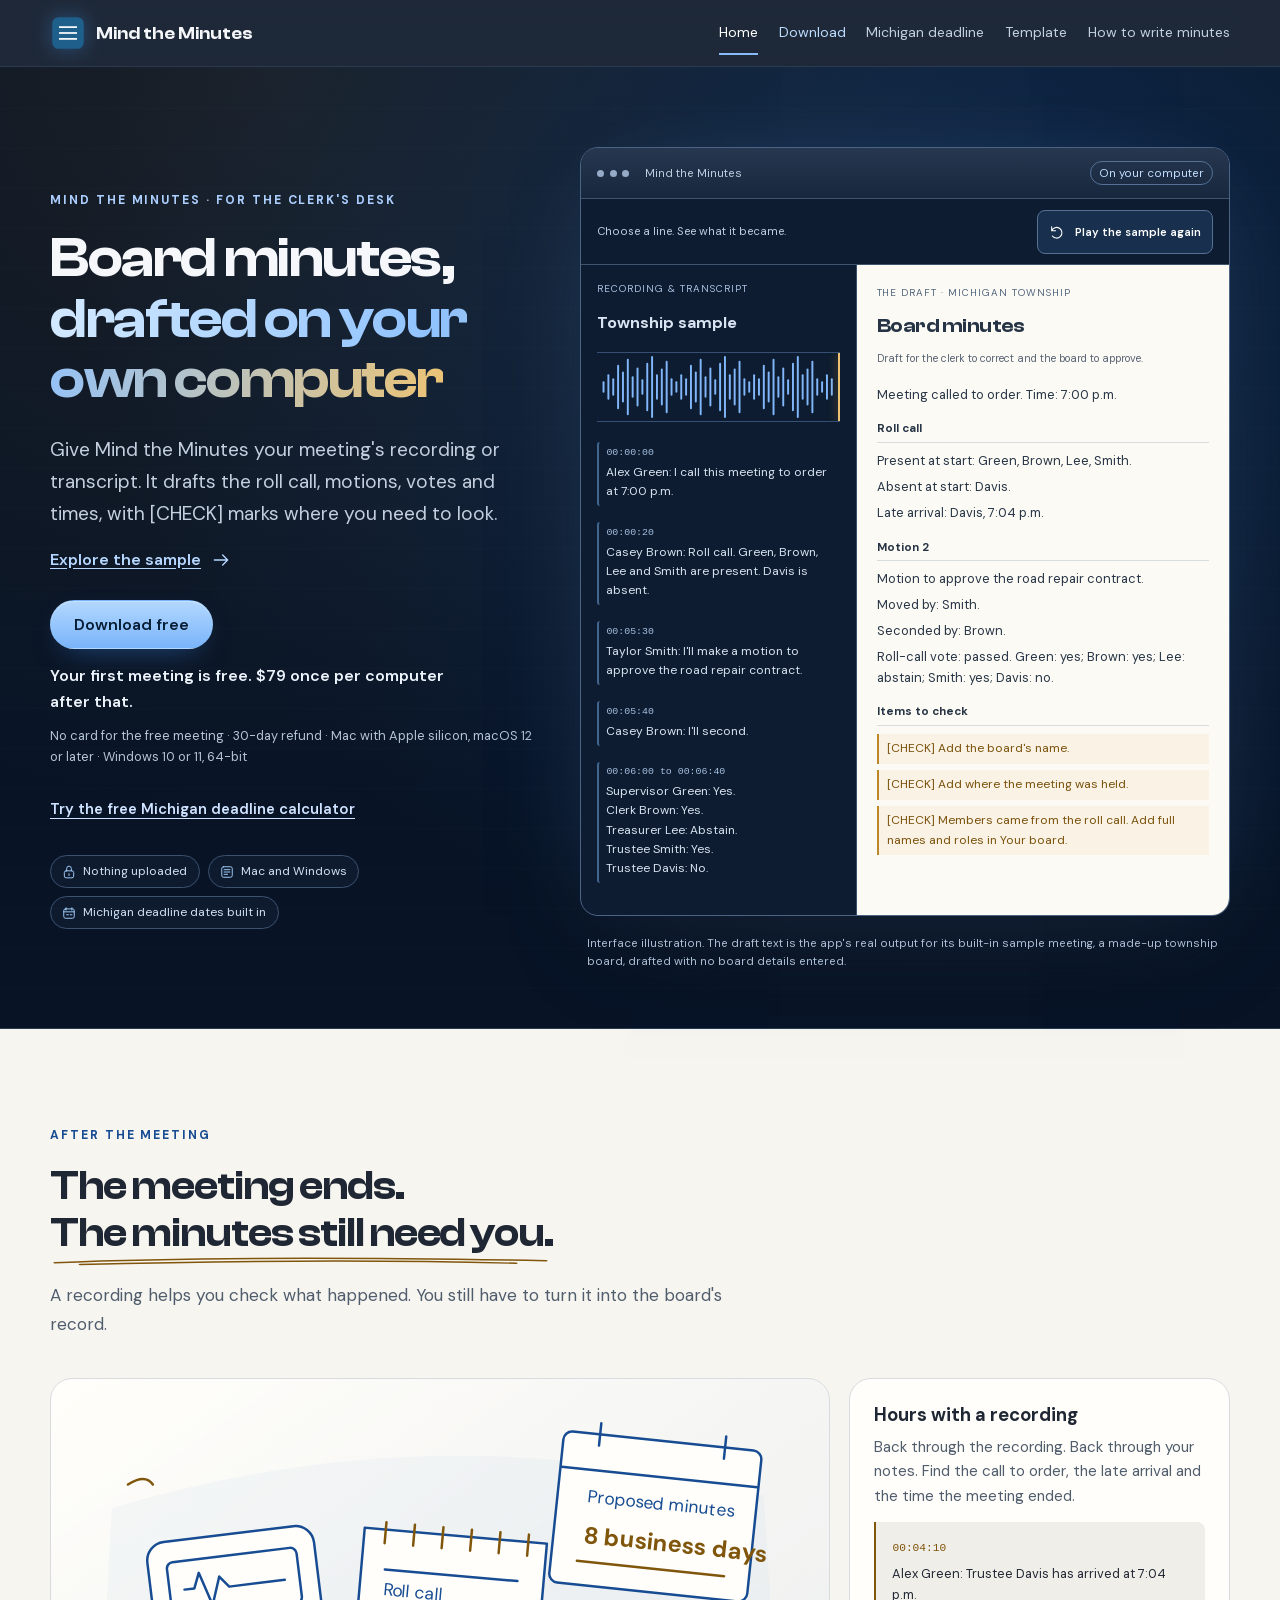
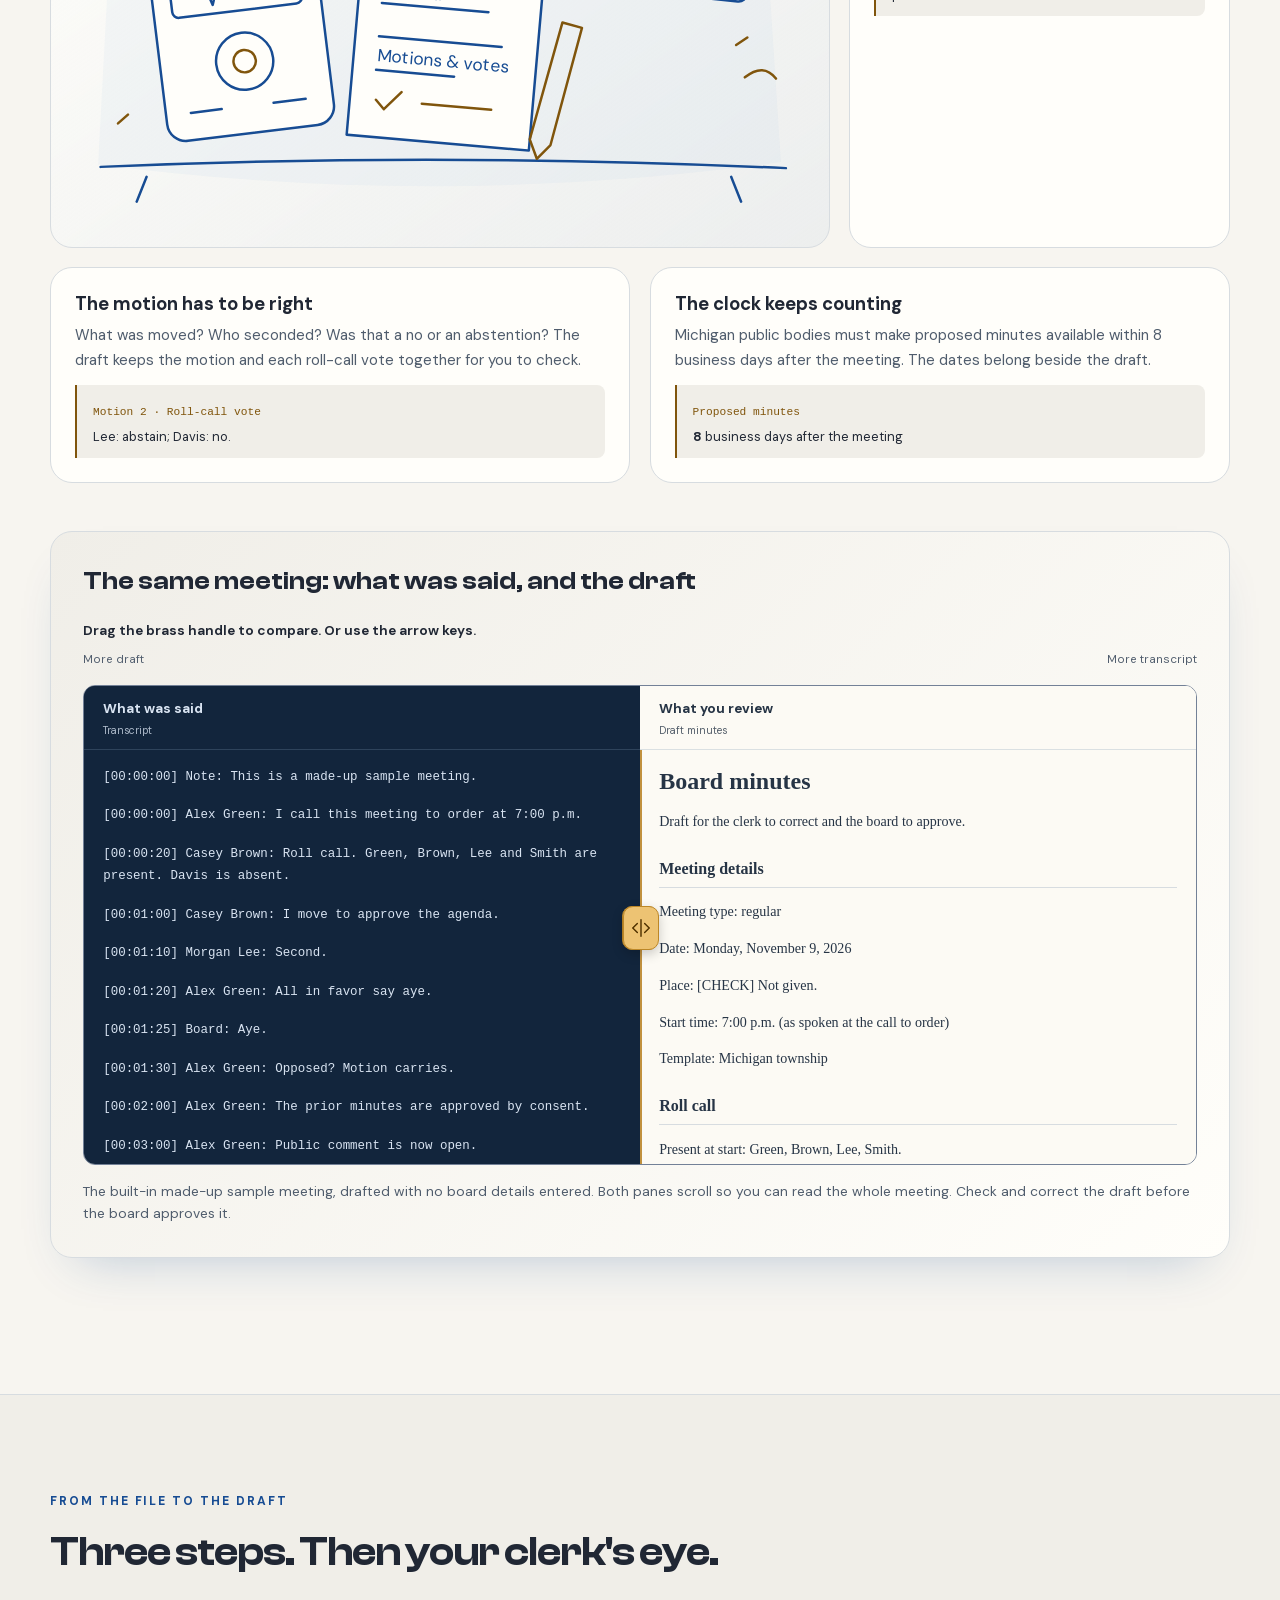
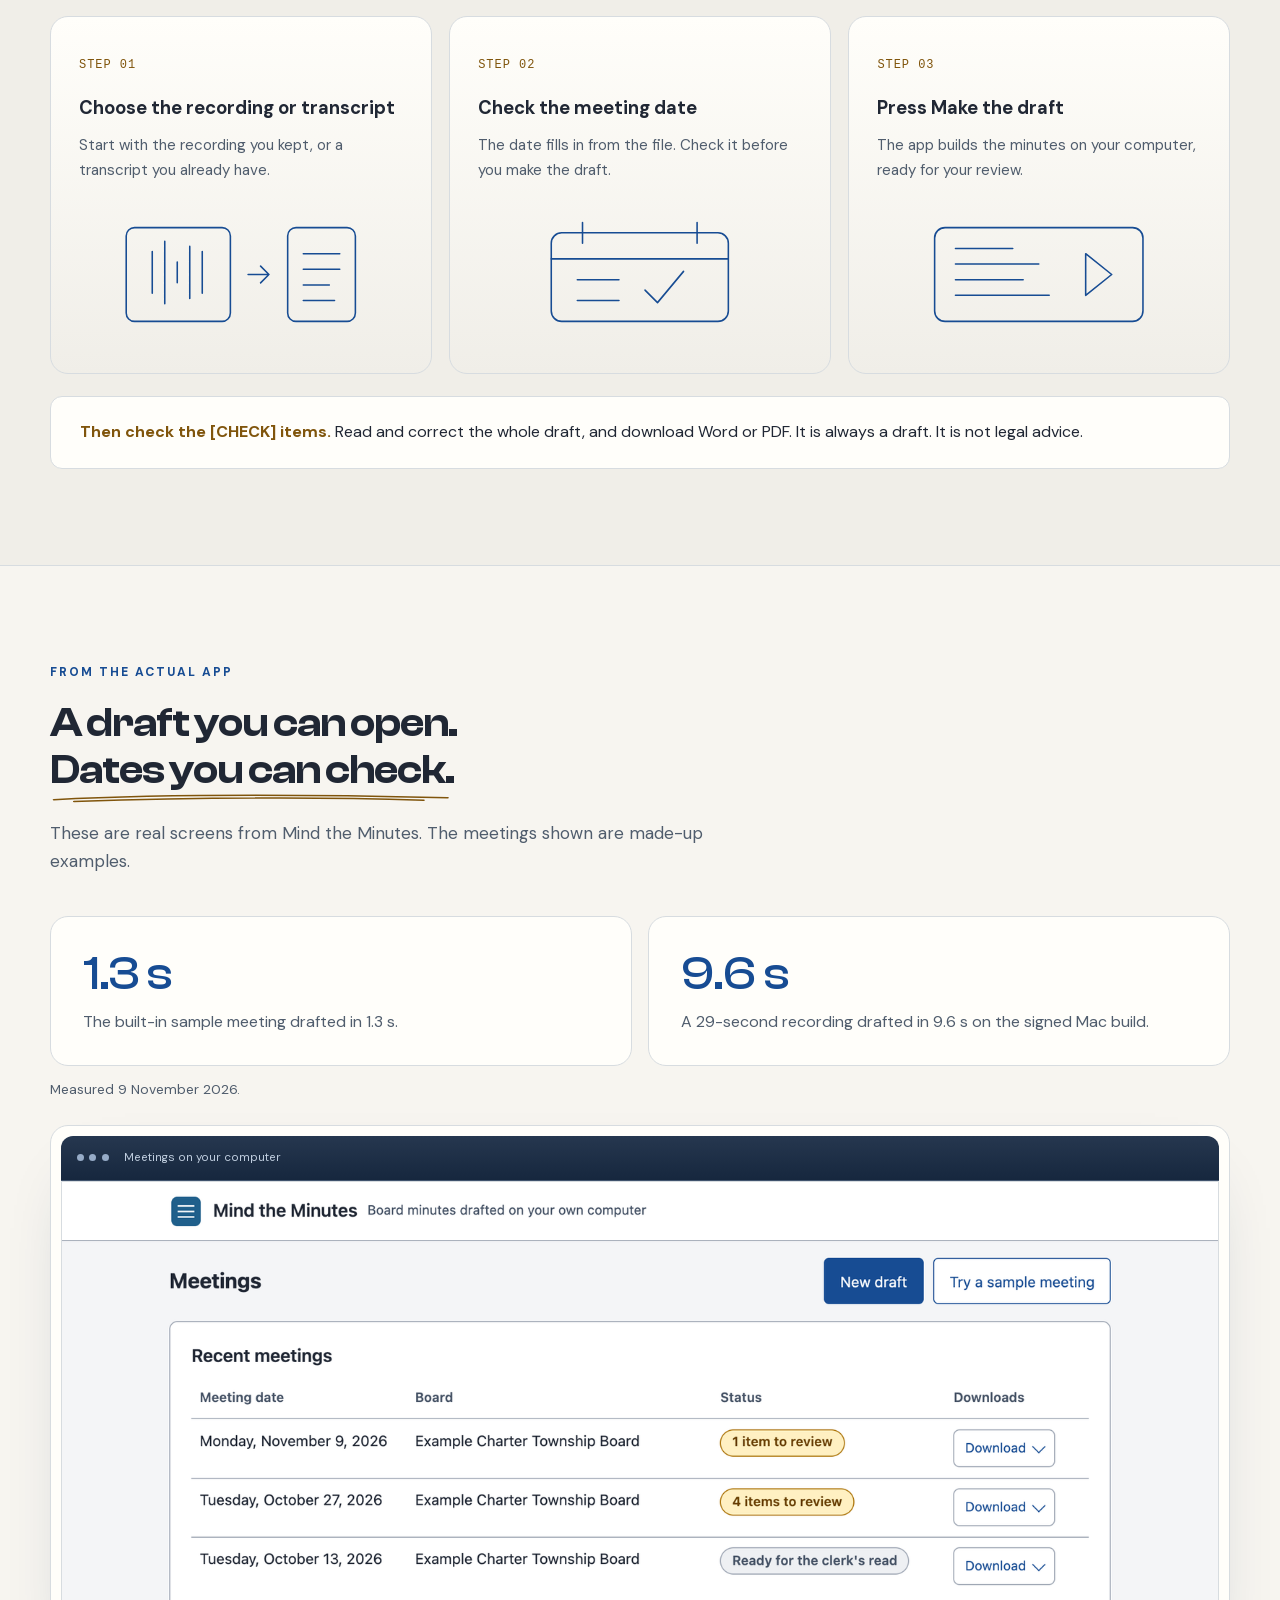
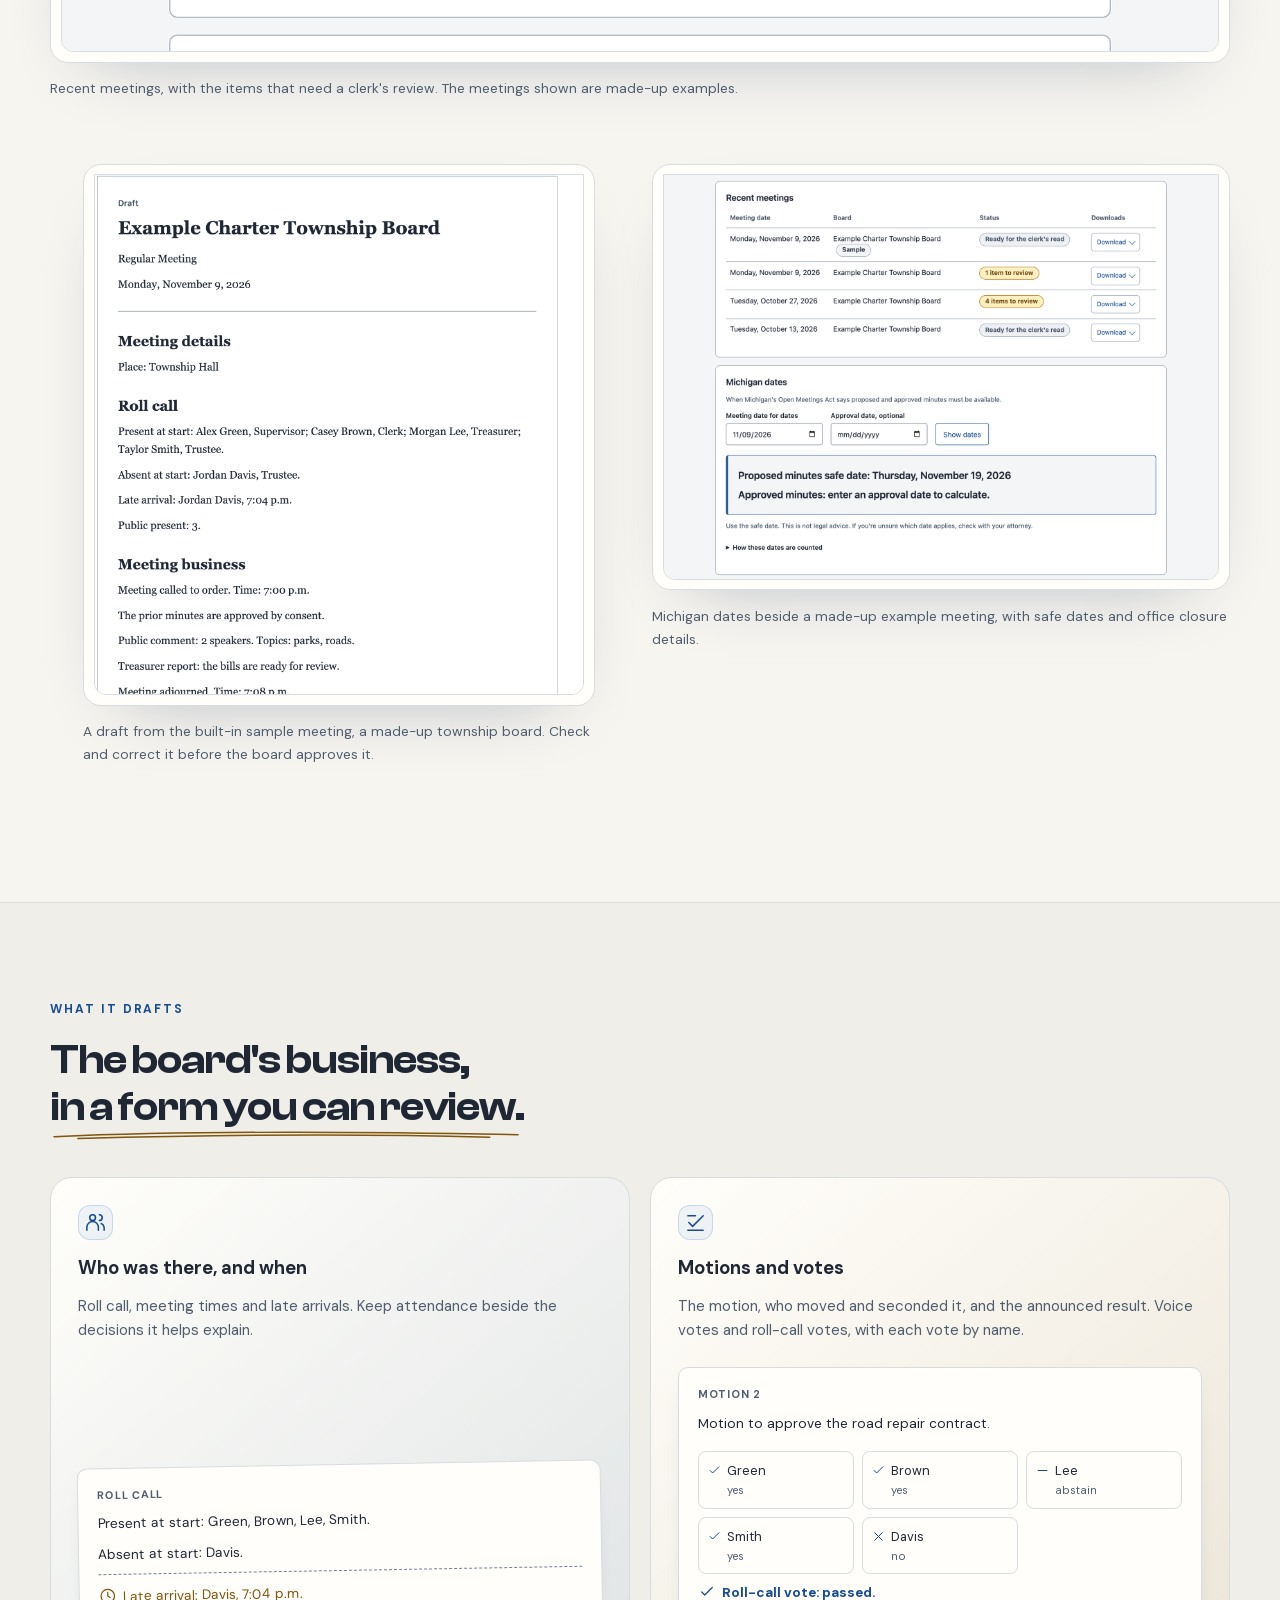
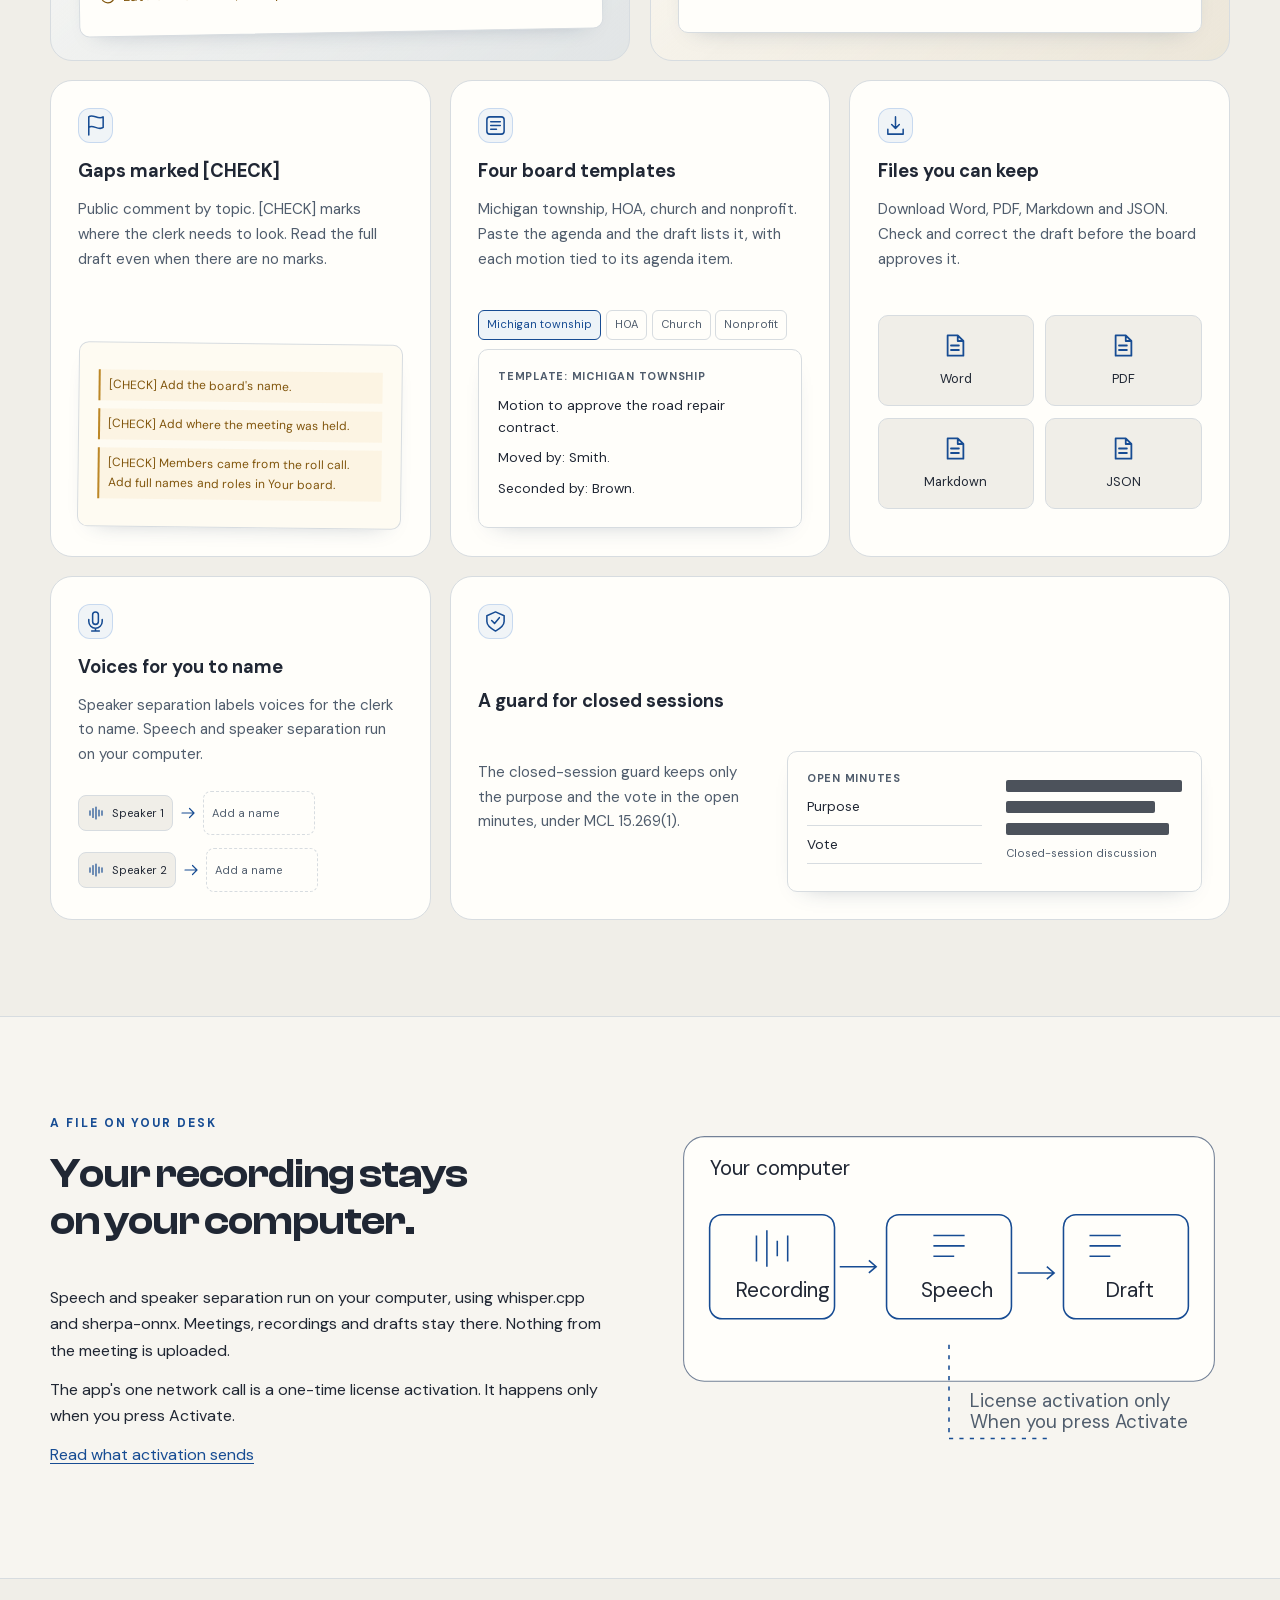
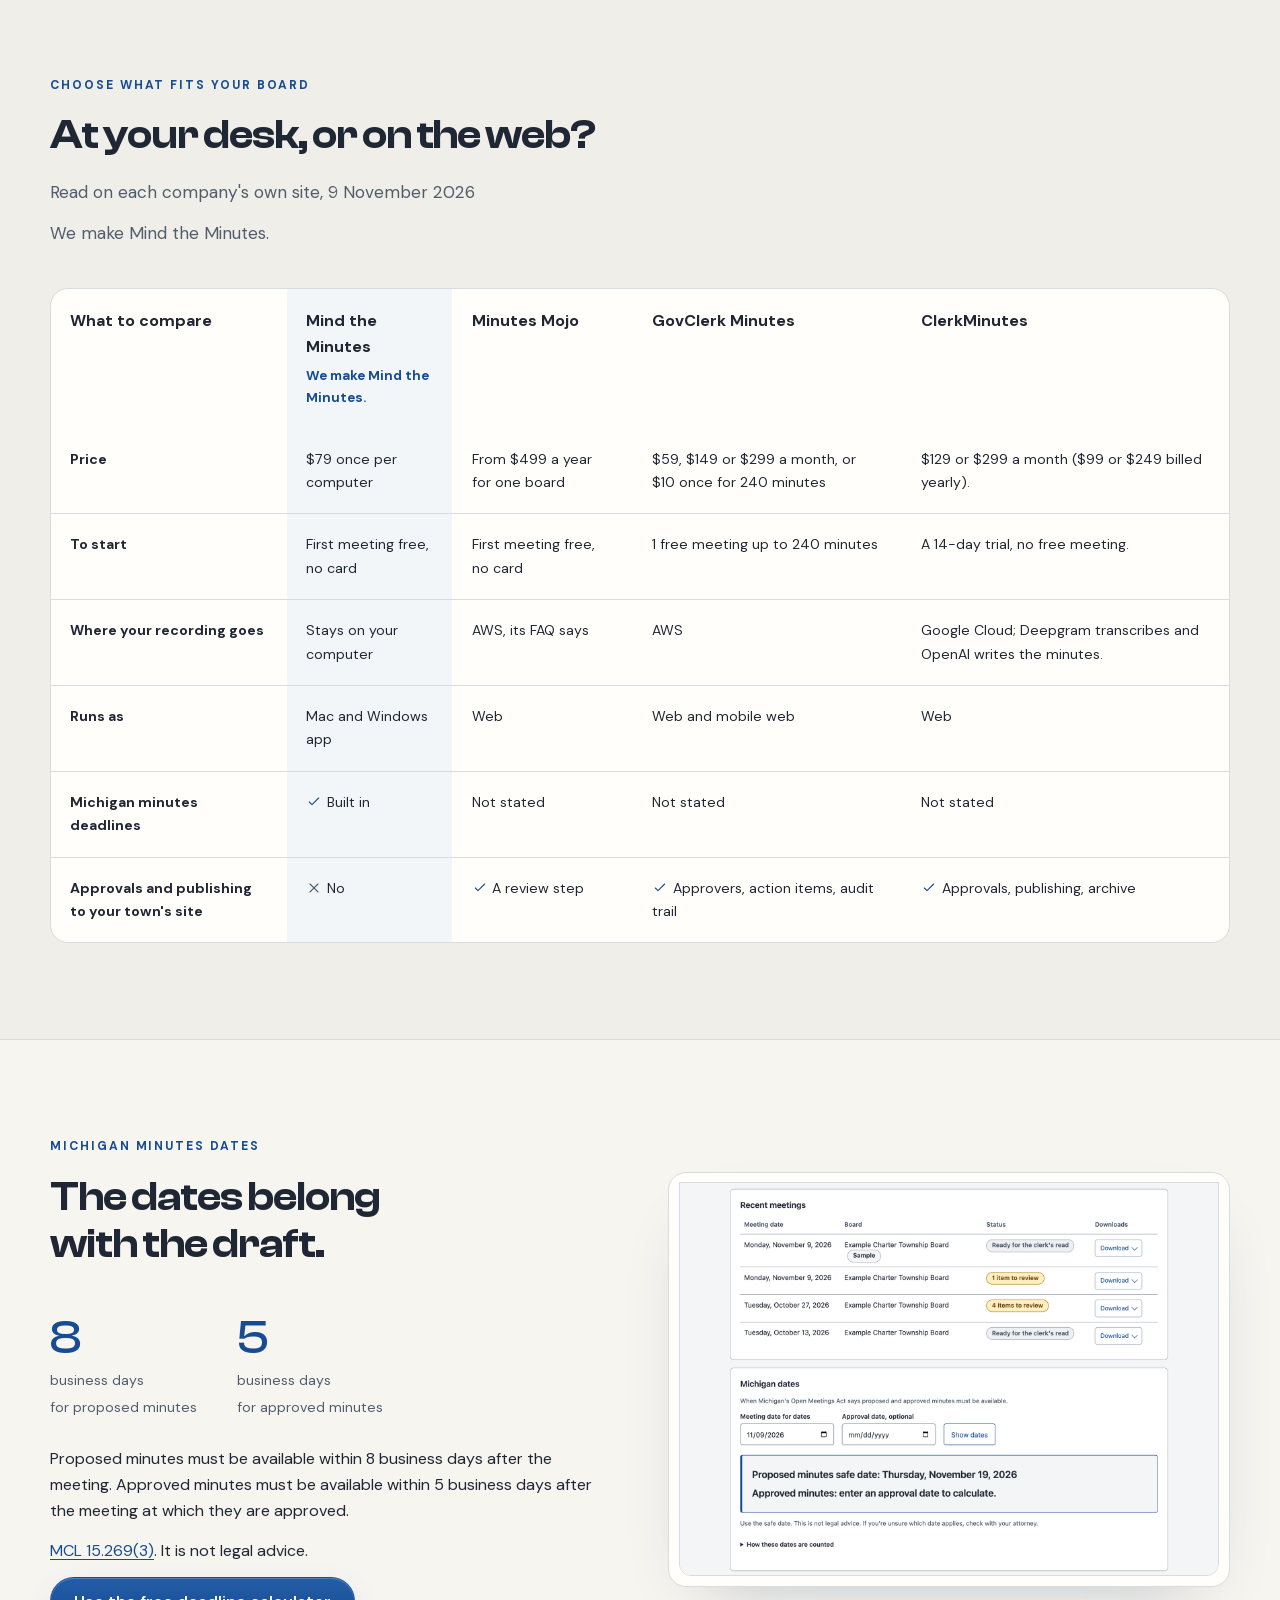
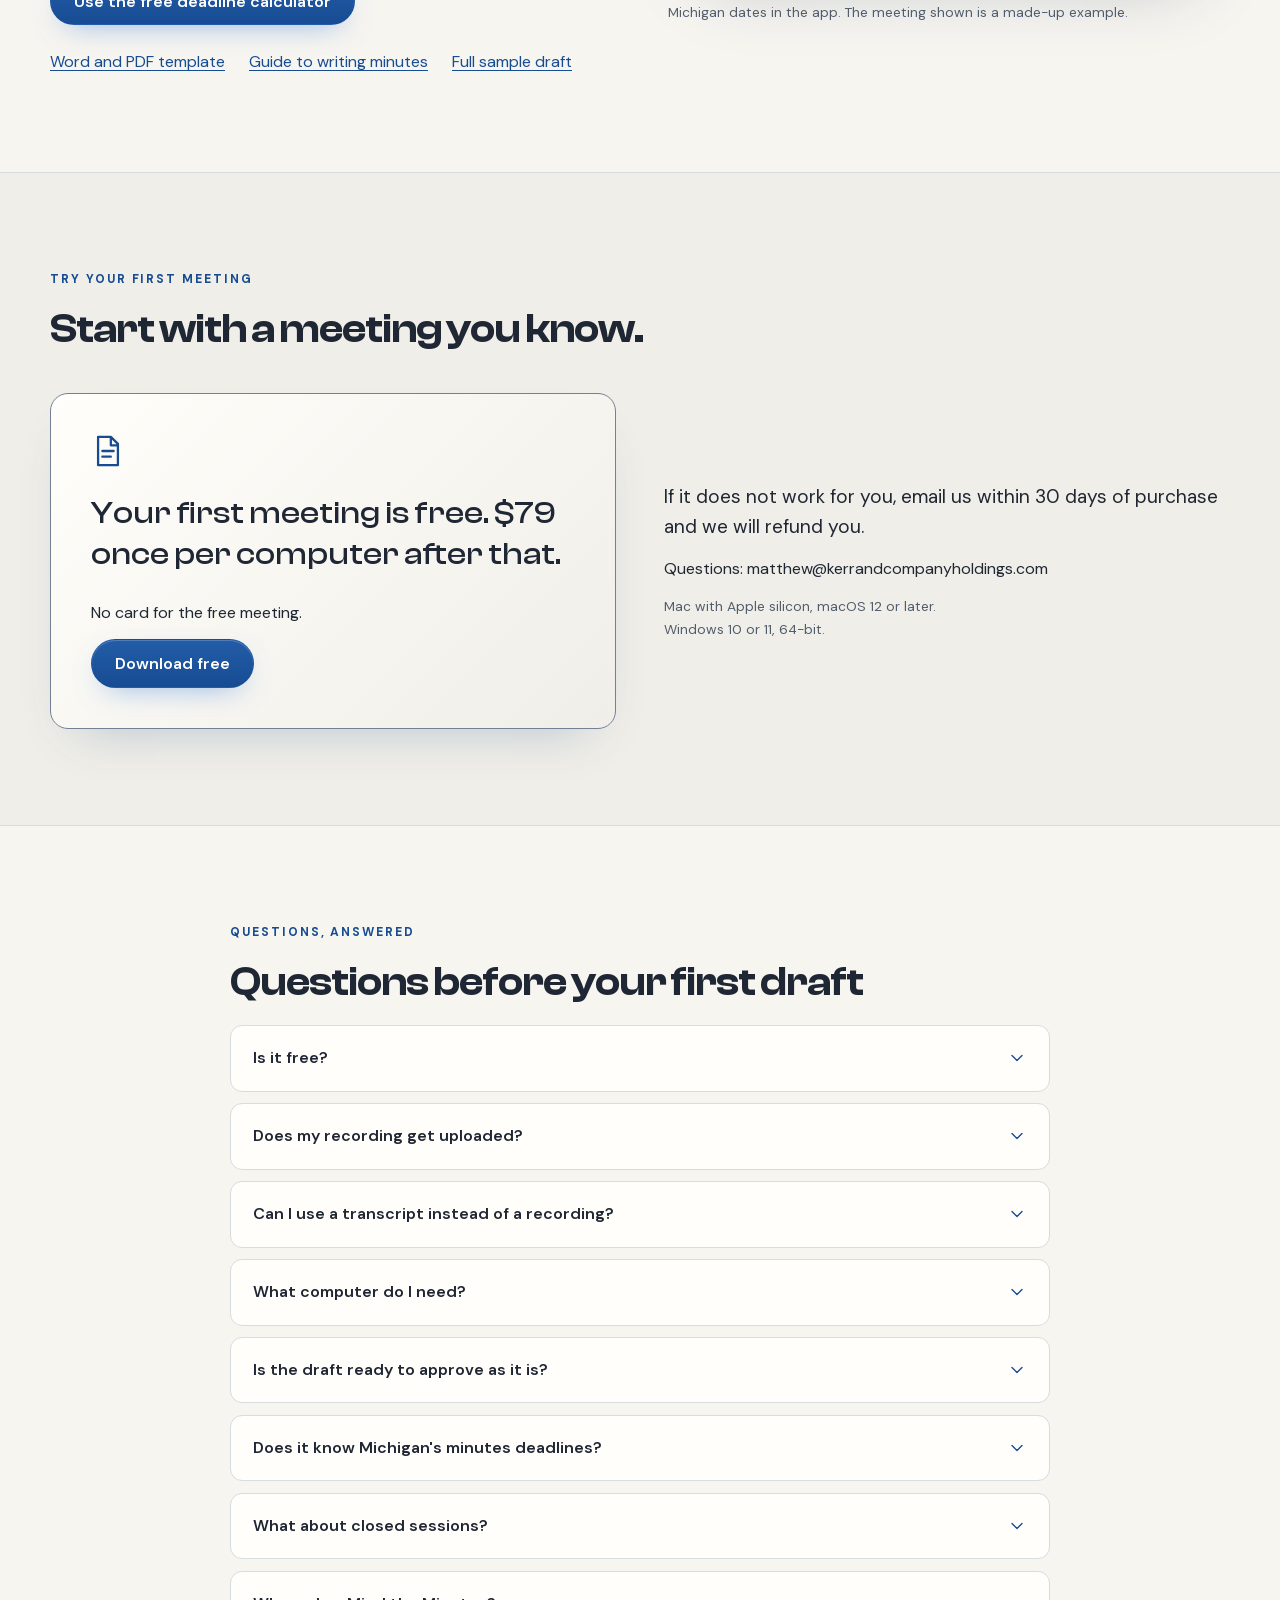
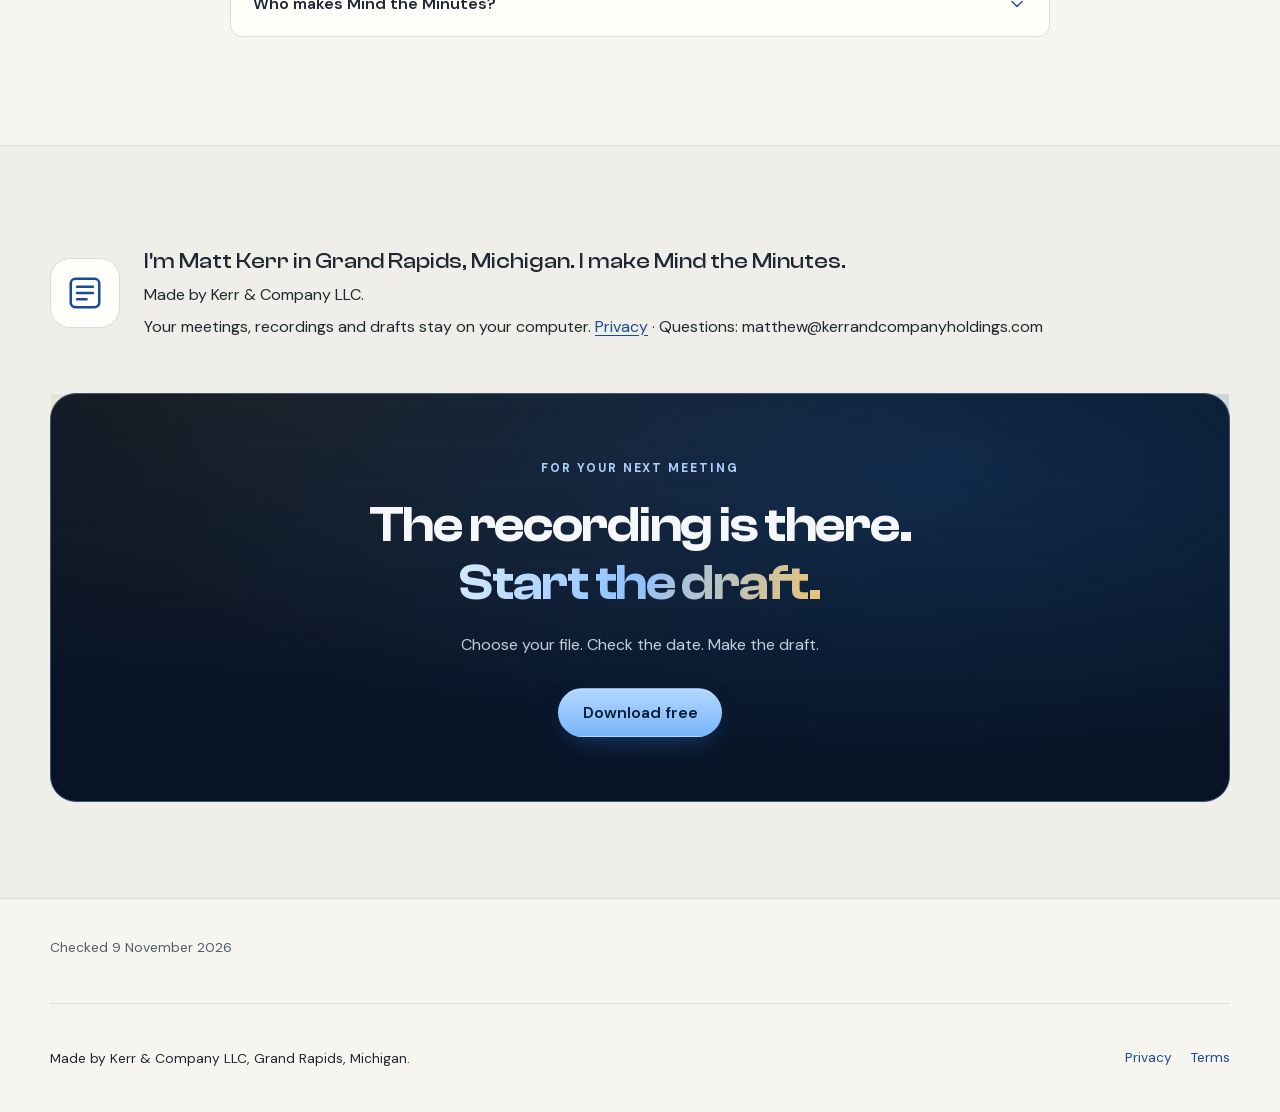
==== commit 7fbdadfa: "Contact address that receives mail; one main hero button; phone nav and step cards" ====
--- a/index.html
+++ b/index.html
@@ -631,7 +631,7 @@
       </div>
       <div>
         <p class="refund">If it does not work for you, email us within 30 days of purchase and we will refund you.</p>
-        <p><a href="mailto:support@mindtheminutes.com">support@mindtheminutes.com</a></p>
+        <p>Questions: matthew@kerrandcompanyholdings.com</p>
         <p class="byline">Mac with Apple silicon, macOS 12 or later.<br>Windows 10 or 11, 64-bit.</p>
       </div>
     </div>
@@ -687,7 +687,7 @@
       <div>
         <p class="maker-line">I'm Matt Kerr in Grand Rapids, Michigan. I make Mind the Minutes.</p>
         <p>Made by Kerr &amp; Company LLC.</p>
-        <p>Your meetings, recordings and drafts stay on your computer. <a href="/privacy/">Privacy</a> · <a href="mailto:support@mindtheminutes.com">support@mindtheminutes.com</a></p>
+        <p>Your meetings, recordings and drafts stay on your computer. <a href="/privacy/">Privacy</a> · Questions: matthew@kerrandcompanyholdings.com</p>
       </div>
     </div>
     <div class="final-panel">
--- a/style.css
+++ b/style.css
@@ -474,3 +474,15 @@
 
 /* Review: the dashboard shot ends in empty app space; show its top part on wider screens. */
 @media (min-width: 600px) { .dashboard-shot img { aspect-ratio: 1600 / 650; object-fit: cover; object-position: top; } }
+
+/* Blind-review polish (10 Nov, round 3 notes). One main button in the hero: the free calculator reads as a quiet link. */
+.hero-copy > .button.secondary { min-height: 44px; padding: .4rem 0; background: none; border: 0; box-shadow: none; color: #cfe2ff; font-size: .92rem; text-decoration: underline; text-underline-offset: .25em; }
+.hero-copy > .button.secondary:hover { color: #fff; transform: none; }
+@media (max-width: 699px) {
+  /* The nav row scrolls; a fade on its right edge says there is more (it was clipping "Template"). */
+  header nav { -webkit-mask-image: linear-gradient(90deg, #000 80%, transparent); mask-image: linear-gradient(90deg, #000 80%, transparent); padding-right: 2.5rem; }
+  /* Step cards: the drawing sits small beside the words, so the three steps take one screen, not two. */
+  .card:has(> .step-visual) { display: grid; grid-template-columns: minmax(0,1fr) 84px; column-gap: 1rem; align-items: start; }
+  .card:has(> .step-visual) > .step-visual { grid-column: 2; grid-row: 1 / span 3; width: 84px; height: auto; margin: 0; }
+  .card:has(> .step-visual) > :not(.step-visual) { grid-column: 1; }
+}
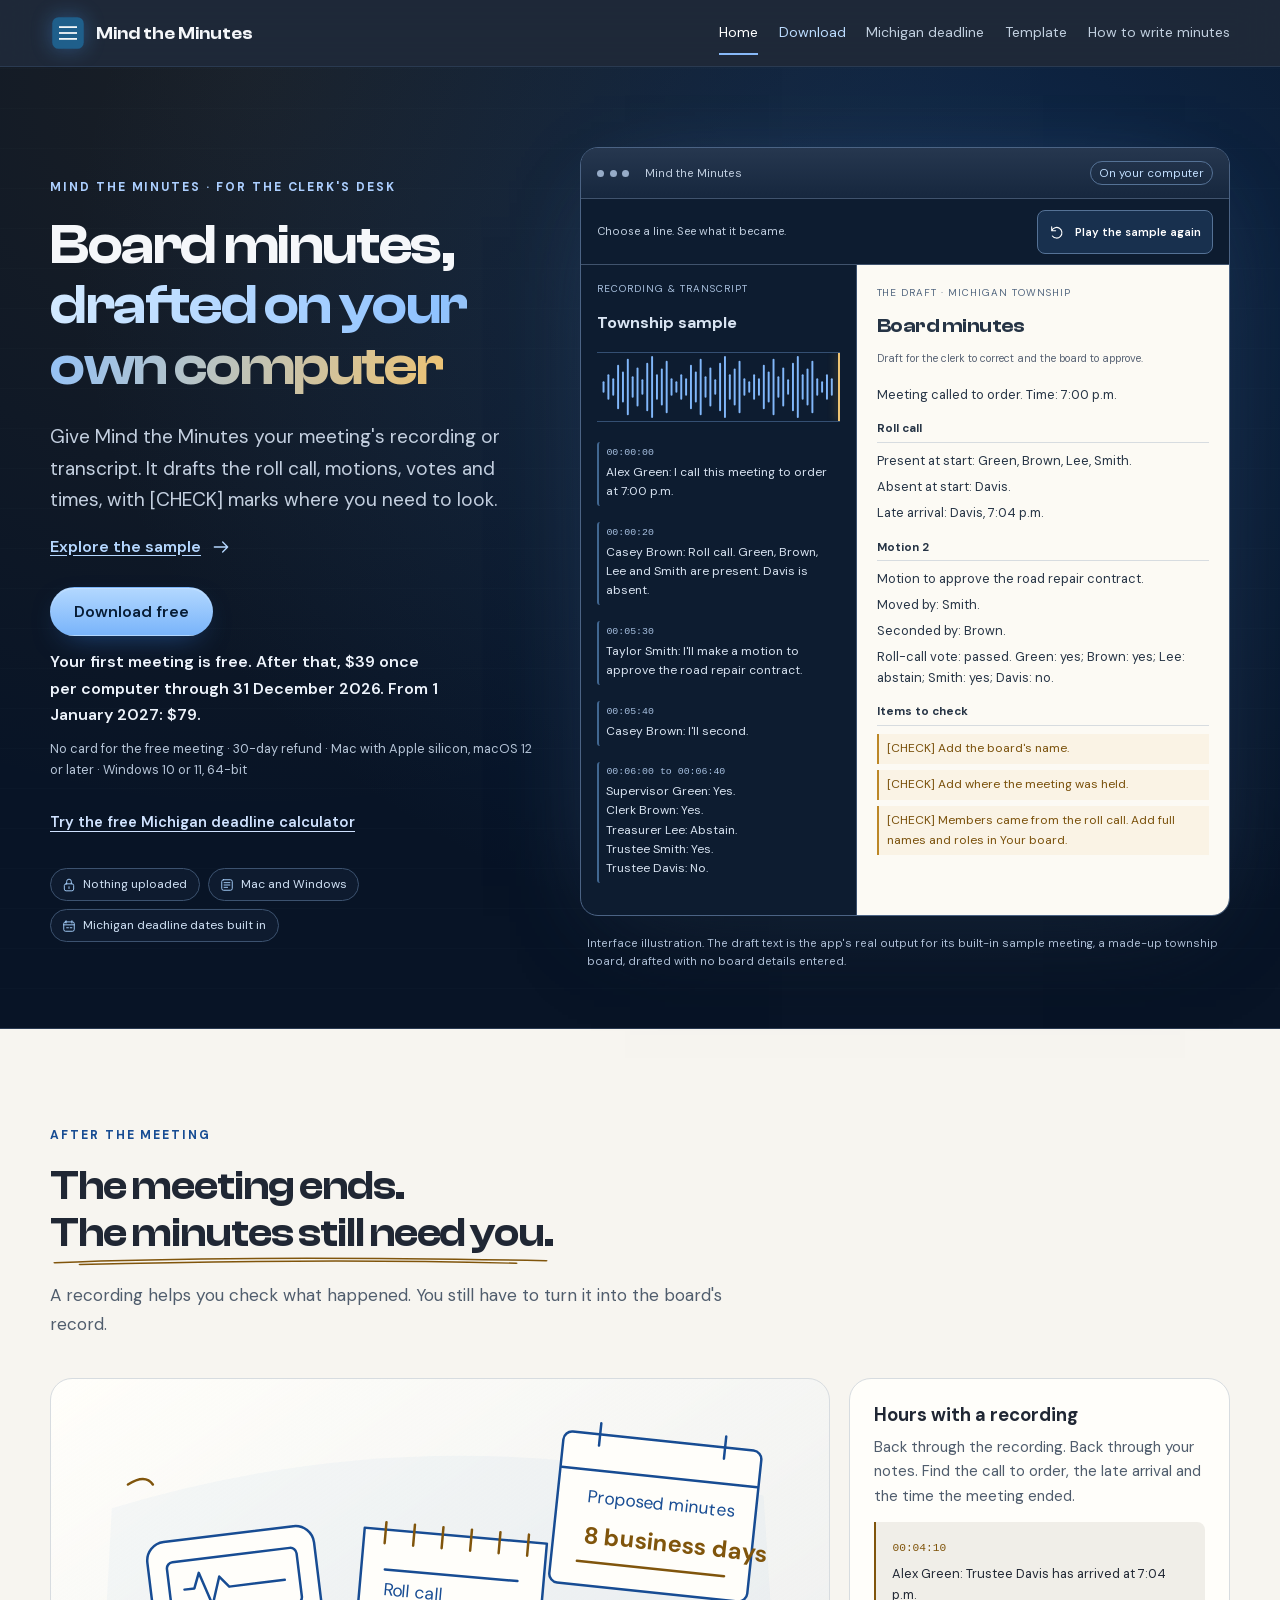
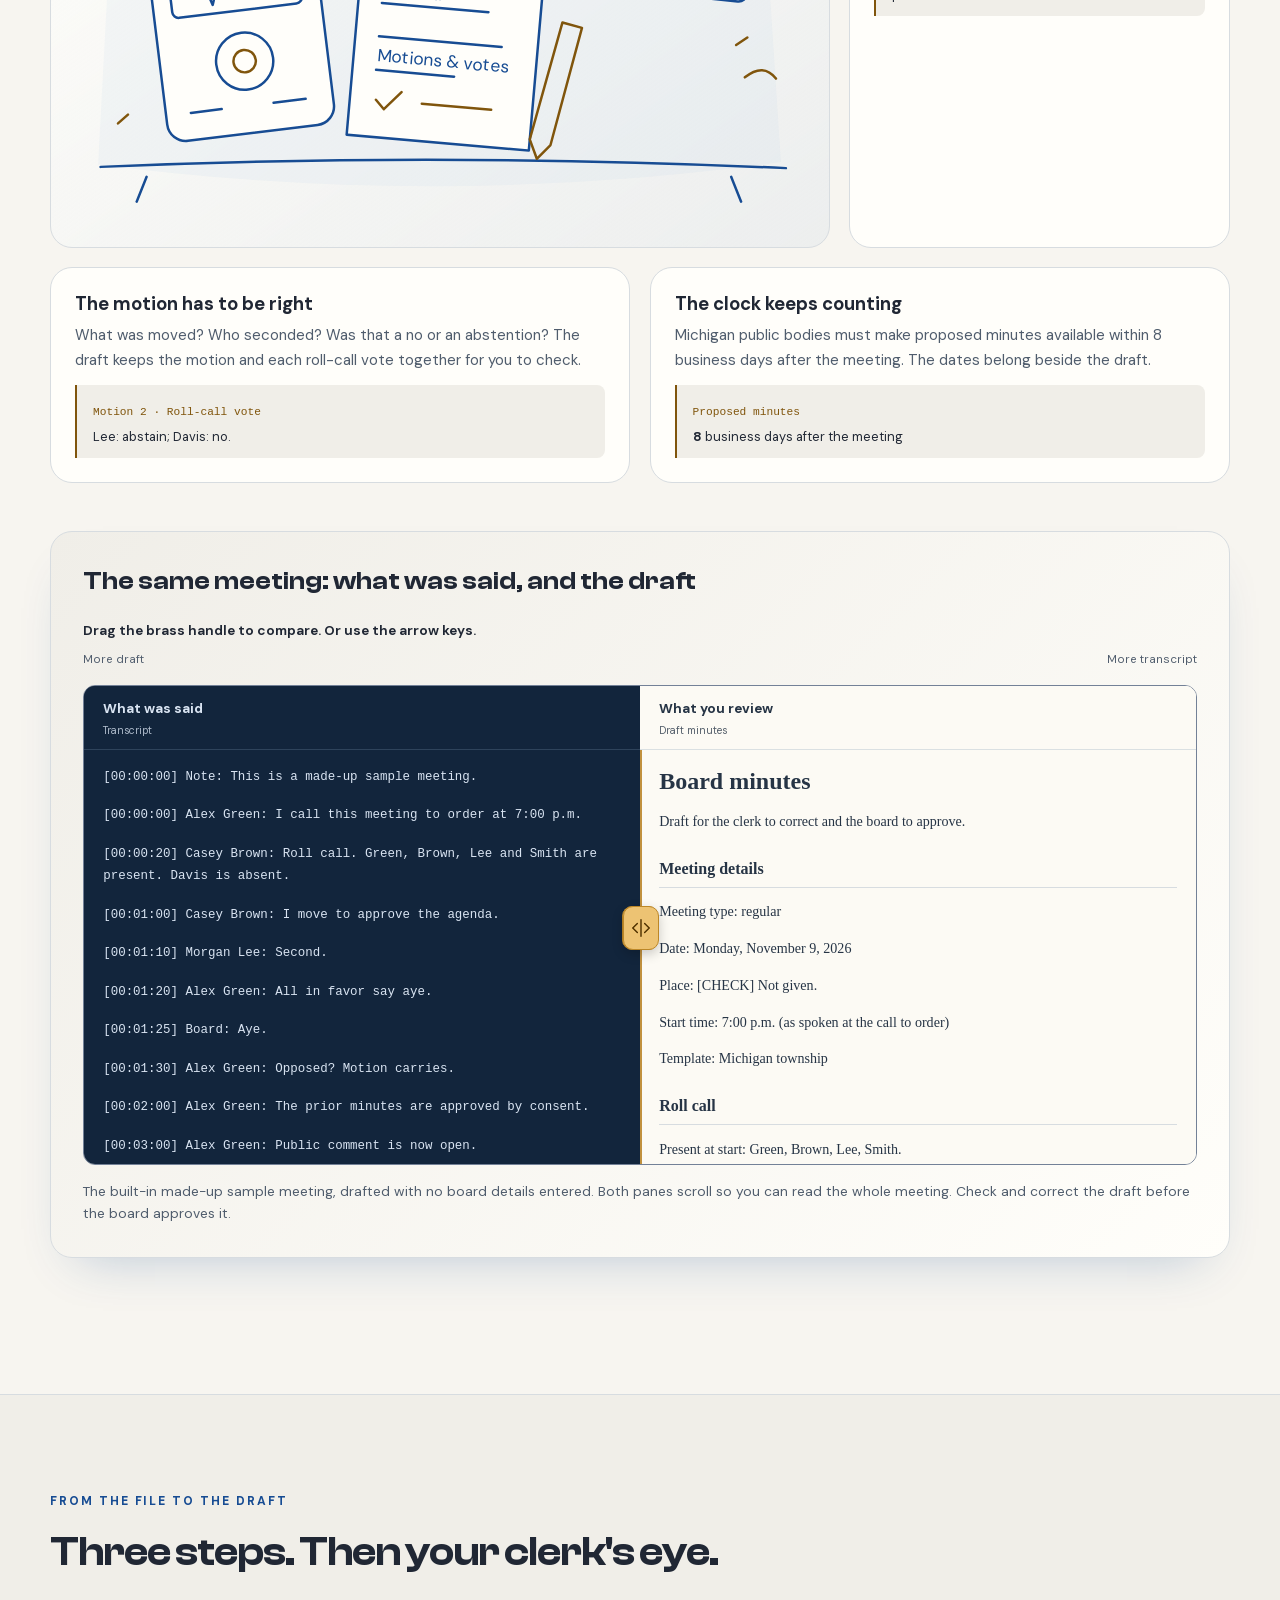
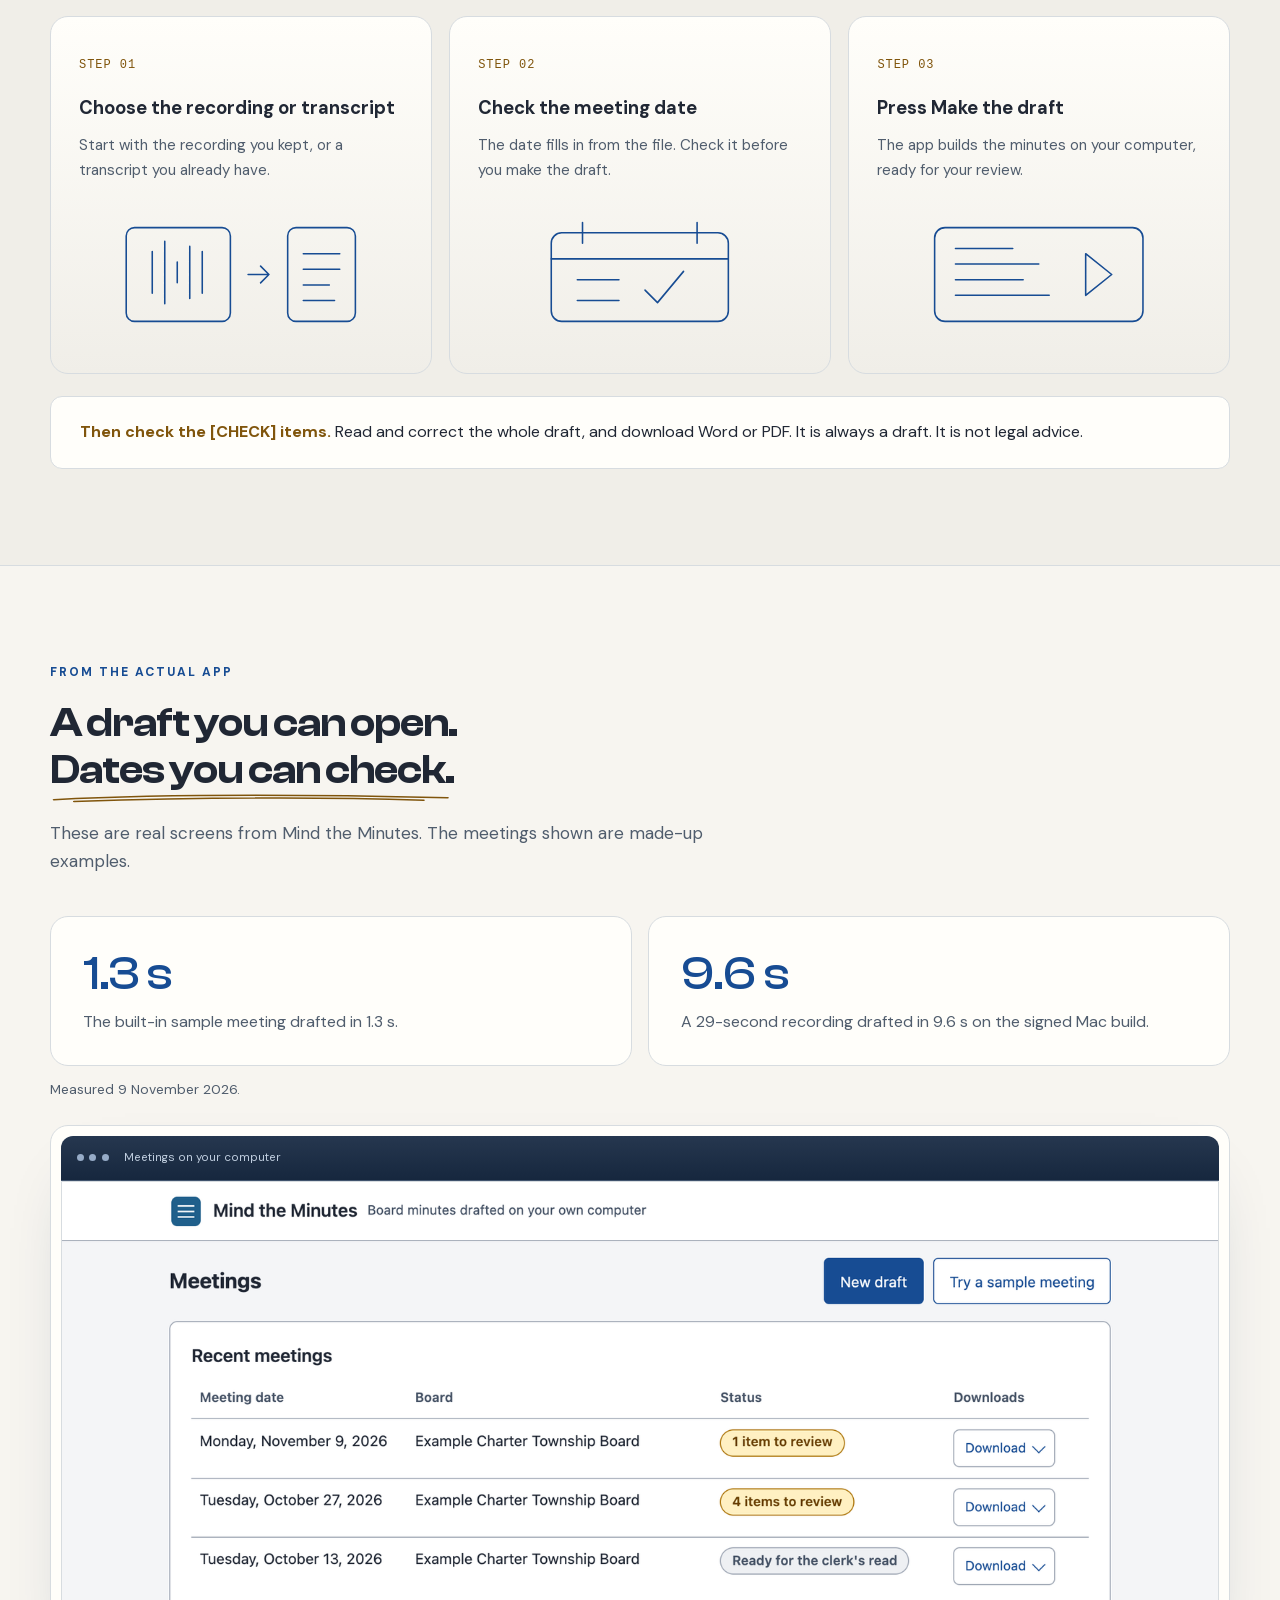
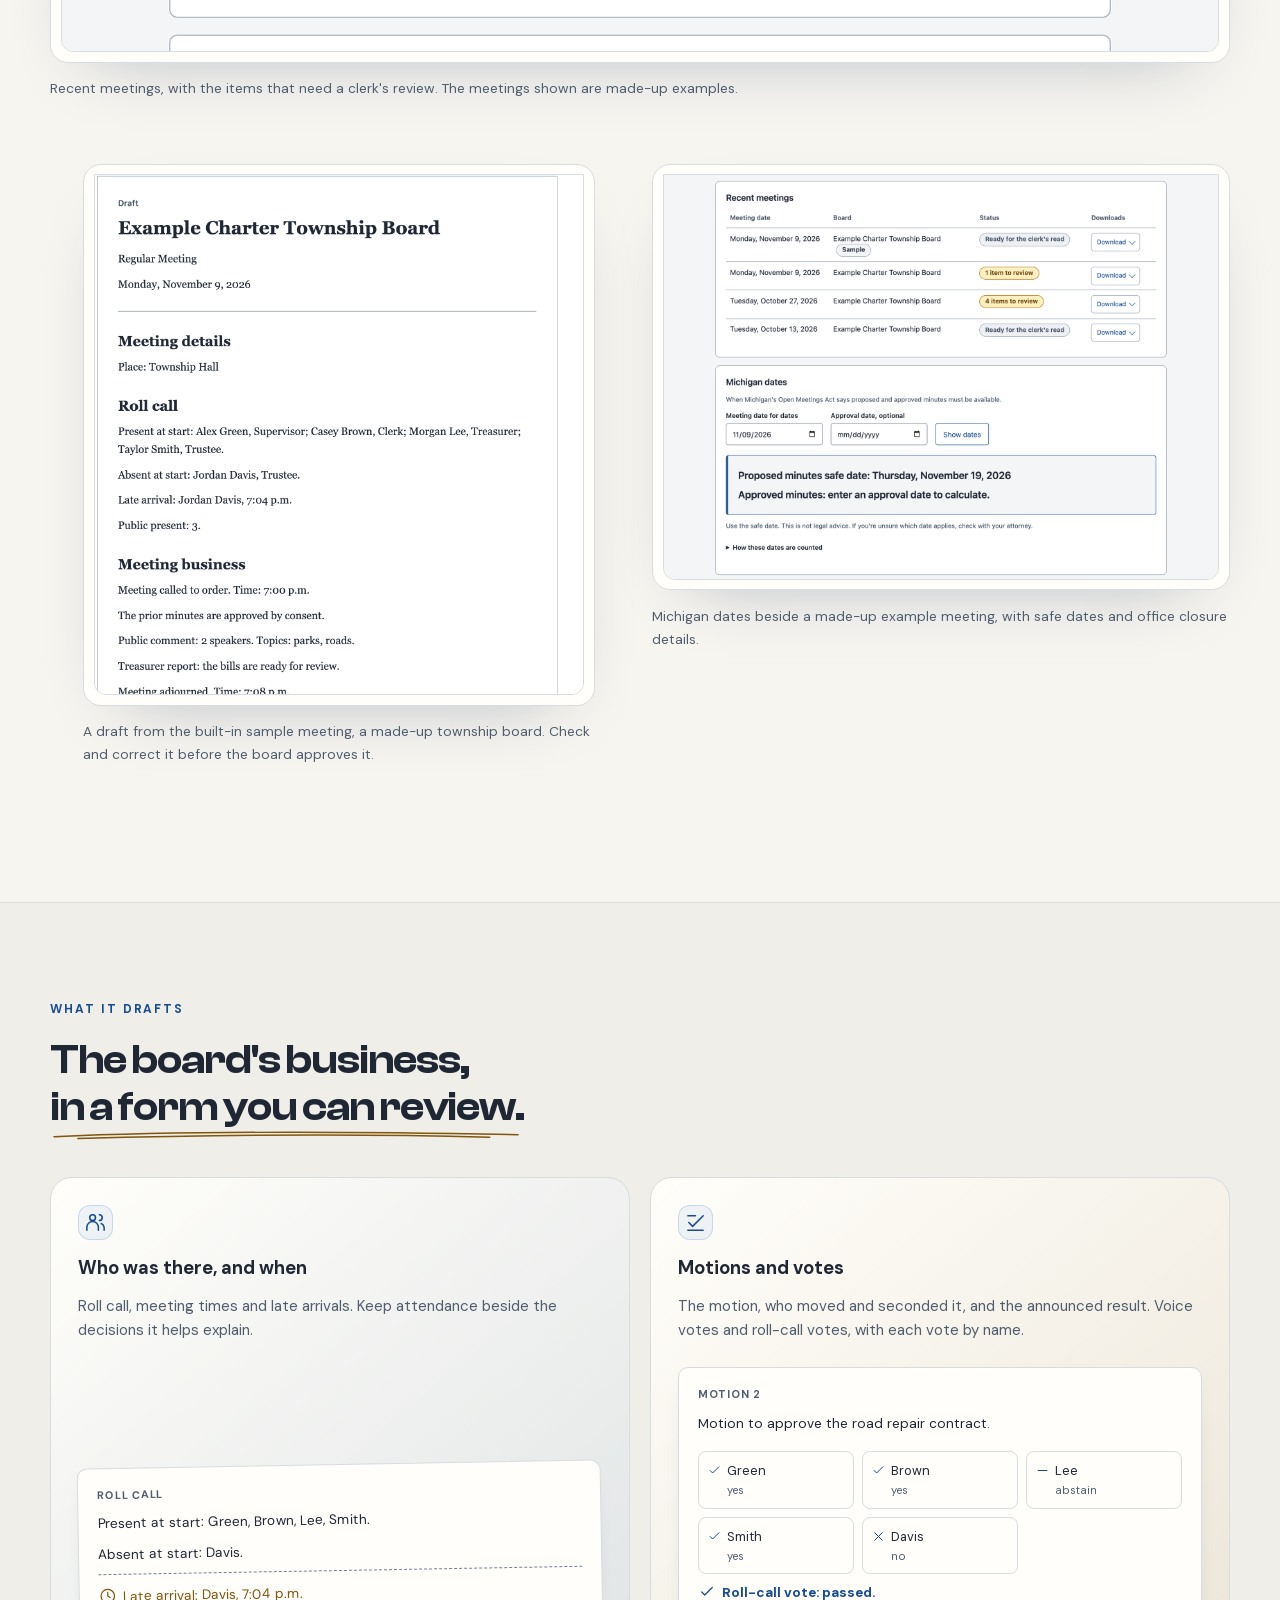
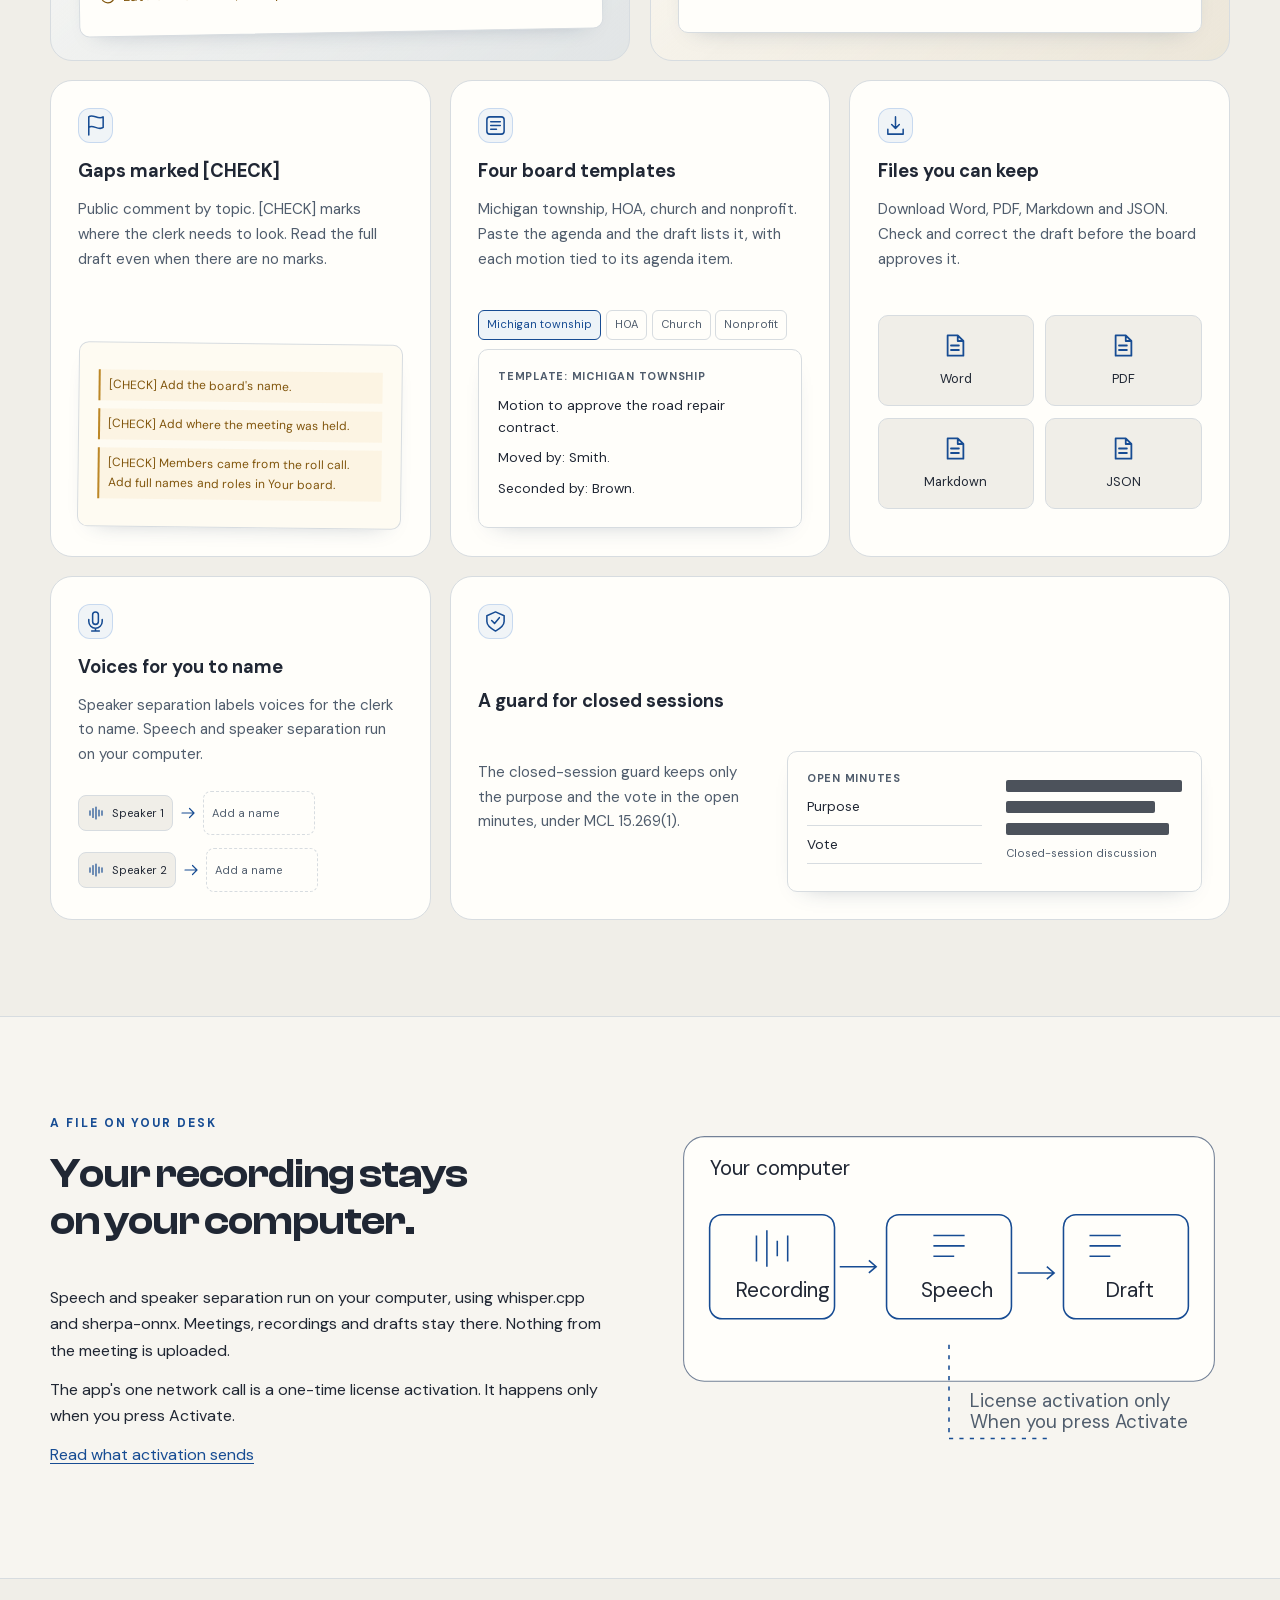
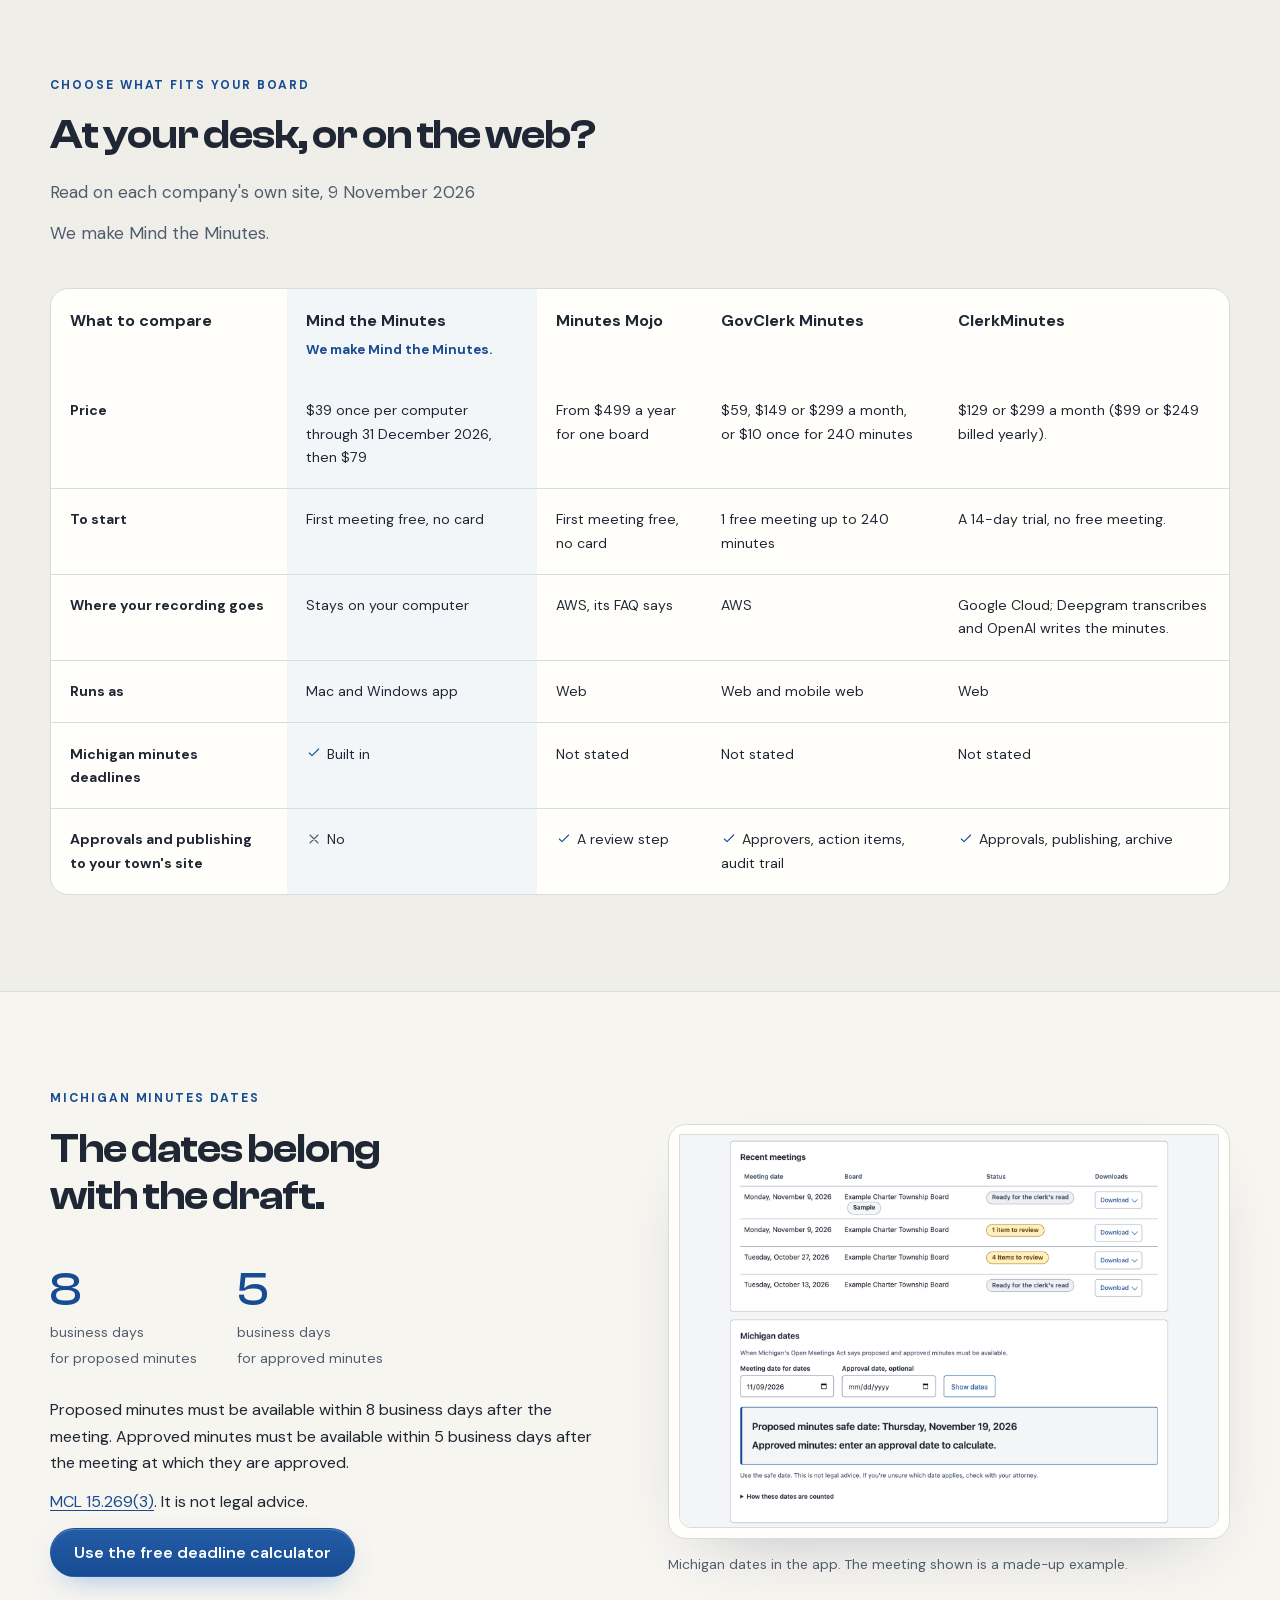
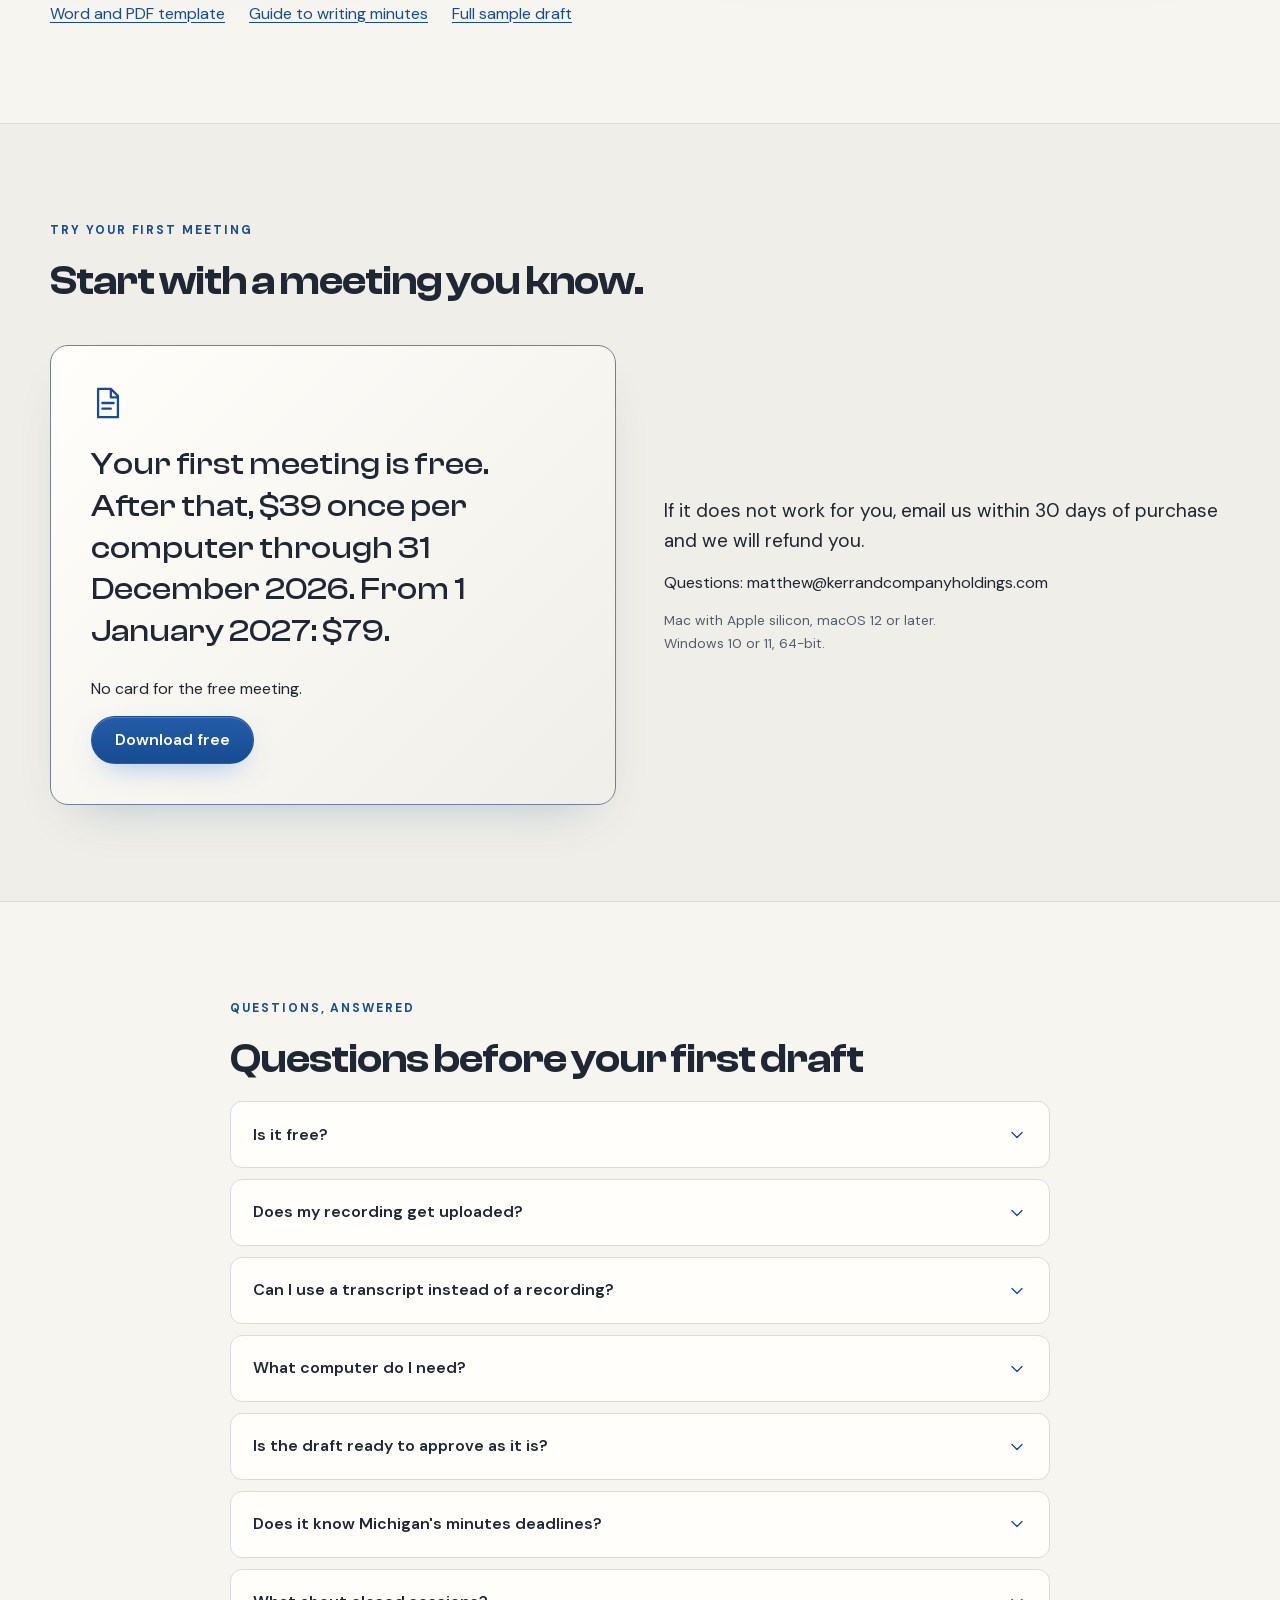
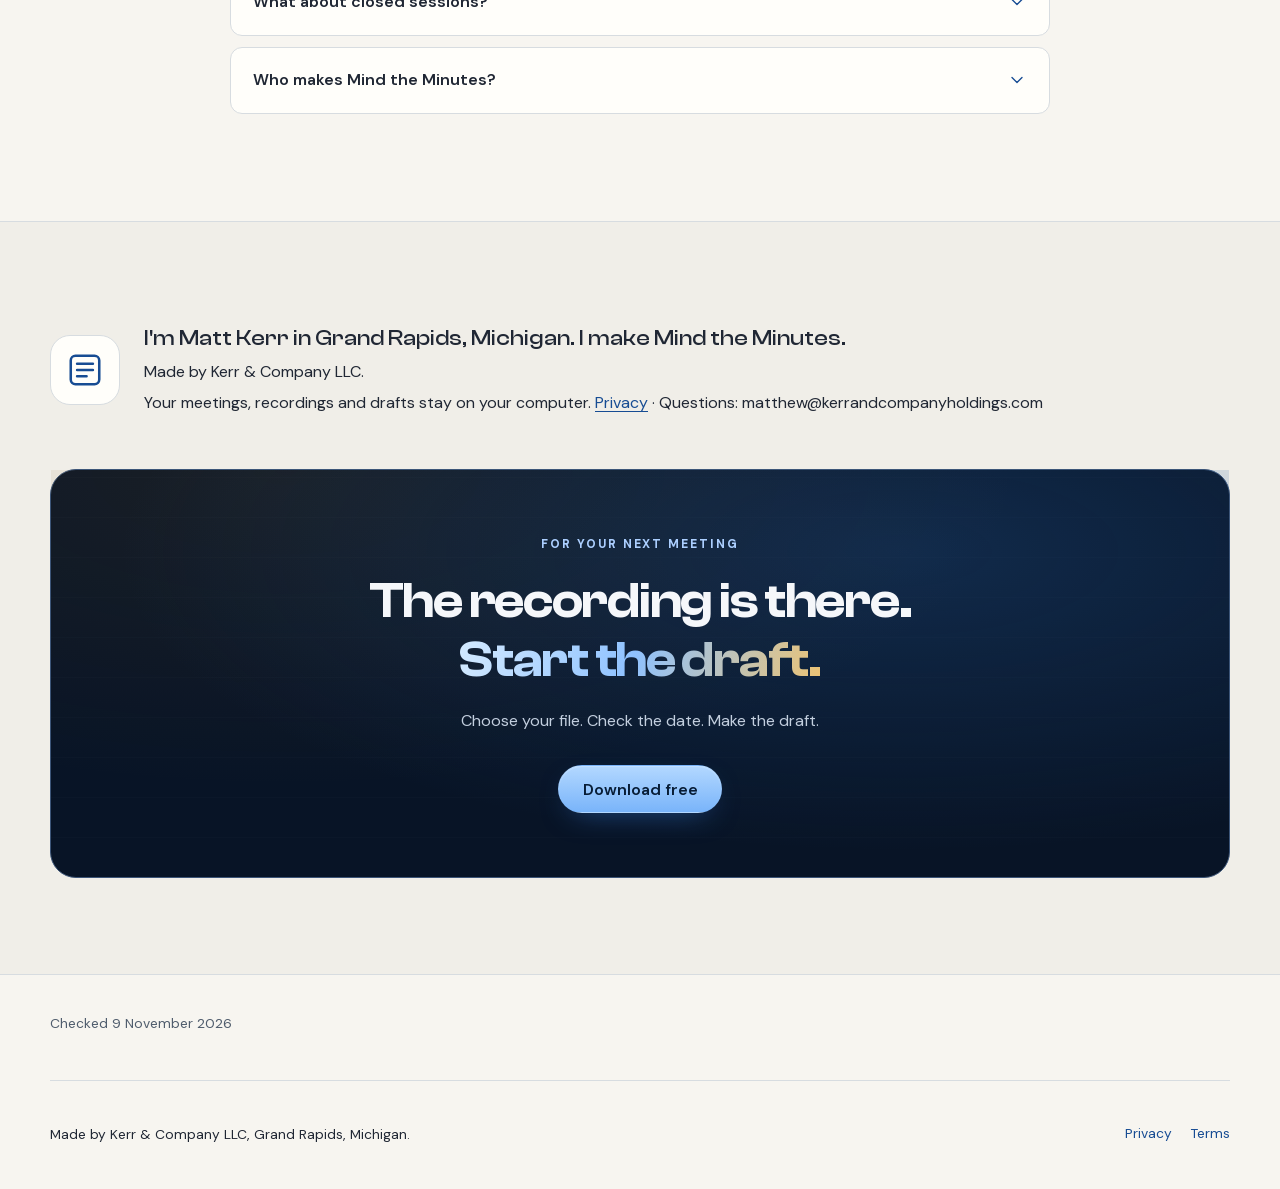
==== commit 3bf1c6da: "Launch price: $39 once per computer through 31 December 2026, then $79 from 1 January 2027" ====
--- a/index.html
+++ b/index.html
@@ -11,7 +11,7 @@
   <meta property="og:image" content="https://mindtheminutes.com/og.png">
   <meta property="og:url" content="https://mindtheminutes.com/">
   <meta property="og:type" content="website">
-
+<meta name="msvalidate.01" content="34D102FD9C044A2BDA597B176842725B">
   <meta name="theme-color" content="#174c93">
   <link rel="preload" as="font" type="font/woff2" href="/fonts/dmsans-latin.woff2" crossorigin>
   <link rel="preload" as="font" type="font/woff2" href="/fonts/clashdisplay-600.woff2" crossorigin>
@@ -54,7 +54,7 @@
           <div class="download-step">
       <div class="download-row">
         <a class="button plausible-event-name=Download+free" href="/download/?src=home">Download free</a>
-        <p class="price">Your first meeting is free. $79 once per computer after that.</p>
+        <p class="price">Your first meeting is free. After that, $39 once per computer through 31 December 2026. From 1 January 2027: $79.</p>
       </div>
       <p class="download-details">No card for the free meeting · 30-day refund · Mac with Apple silicon, macOS 12 or later · Windows 10 or 11, 64-bit</p>
       <p class="mobile-link"><a href="mailto:?subject=Mind%20the%20Minutes%20download&amp;body=https%3A%2F%2Fmindtheminutes.com%2Fdownload%2F">Send the Mac link to yourself</a></p>
@@ -531,7 +531,7 @@
         <tbody>
           <tr>
             <th scope="row">Price</th>
-            <td><span class="comparison-company">Mind the Minutes</span>$79 once per computer</td>
+            <td><span class="comparison-company">Mind the Minutes</span>$39 once per computer through 31 December 2026, then $79</td>
             <td><span class="comparison-company">Minutes Mojo</span>From $499 a year for one board</td>
             <td><span class="comparison-company">GovClerk Minutes</span>$59, $149 or $299 a month, or $10 once for 240 minutes</td>
             <td><span class="comparison-company">ClerkMinutes</span>$129 or $299 a month ($99 or $249 billed yearly).</td>
@@ -625,7 +625,7 @@
     <div class="price-layout">
       <div class="price-card reveal">
         <svg viewBox="0 0 24 24" fill="none" stroke="currentColor" stroke-width="1.6" stroke-linecap="round" stroke-linejoin="round" aria-hidden="true"><path d="M14 2H5v20h14V7zM14 2v6h5M8 12h8m-8 4h6"/></svg>
-        <p class="price">Your first meeting is free. $79 once per computer after that.</p>
+        <p class="price">Your first meeting is free. After that, $39 once per computer through 31 December 2026. From 1 January 2027: $79.</p>
         <p>No card for the free meeting.</p>
         <a class="button plausible-event-name=Download+free" href="/download/">Download free</a>
       </div>
@@ -644,7 +644,7 @@
       <h2>Questions before your first draft</h2>
       <details>
         <summary>Is it free?<svg viewBox="0 0 24 24" fill="none" stroke="currentColor" stroke-width="1.6" stroke-linecap="round" stroke-linejoin="round" aria-hidden="true"><path d="m6 9 6 6 6-6"/></svg></summary>
-        <p>Your first meeting is free. $79 once per computer after that. No card for the free meeting.</p>
+        <p>Your first meeting is free. After that, $39 once per computer through 31 December 2026. From 1 January 2027: $79. No card for the free meeting.</p>
       </details>
       <details>
         <summary>Does my recording get uploaded?<svg viewBox="0 0 24 24" fill="none" stroke="currentColor" stroke-width="1.6" stroke-linecap="round" stroke-linejoin="round" aria-hidden="true"><path d="m6 9 6 6 6-6"/></svg></summary>
@@ -714,7 +714,7 @@
       "name": "Is it free?",
       "acceptedAnswer": {
         "@type": "Answer",
-        "text": "Your first meeting is free. $79 once per computer after that. No card for the free meeting."
+        "text": "Your first meeting is free. After that, $39 once per computer through 31 December 2026. From 1 January 2027: $79. No card for the free meeting."
       }
     },
     {
